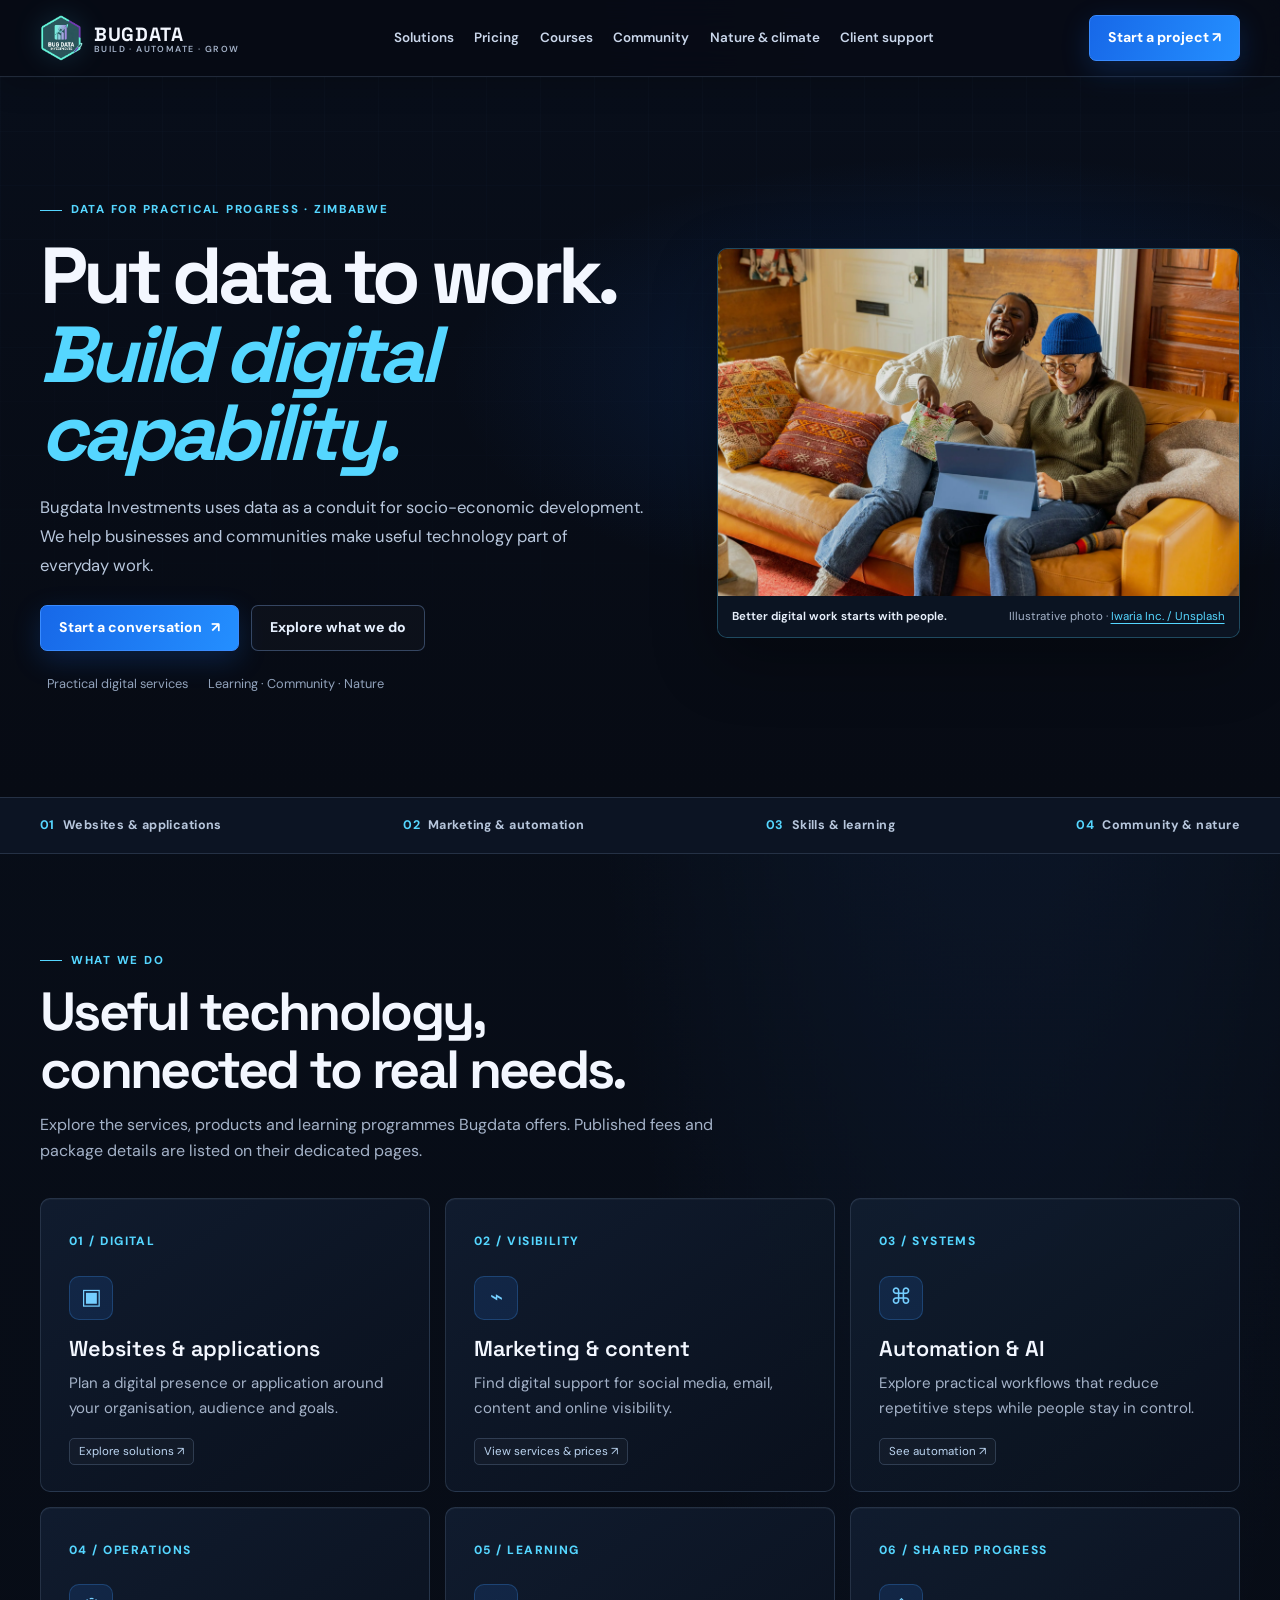
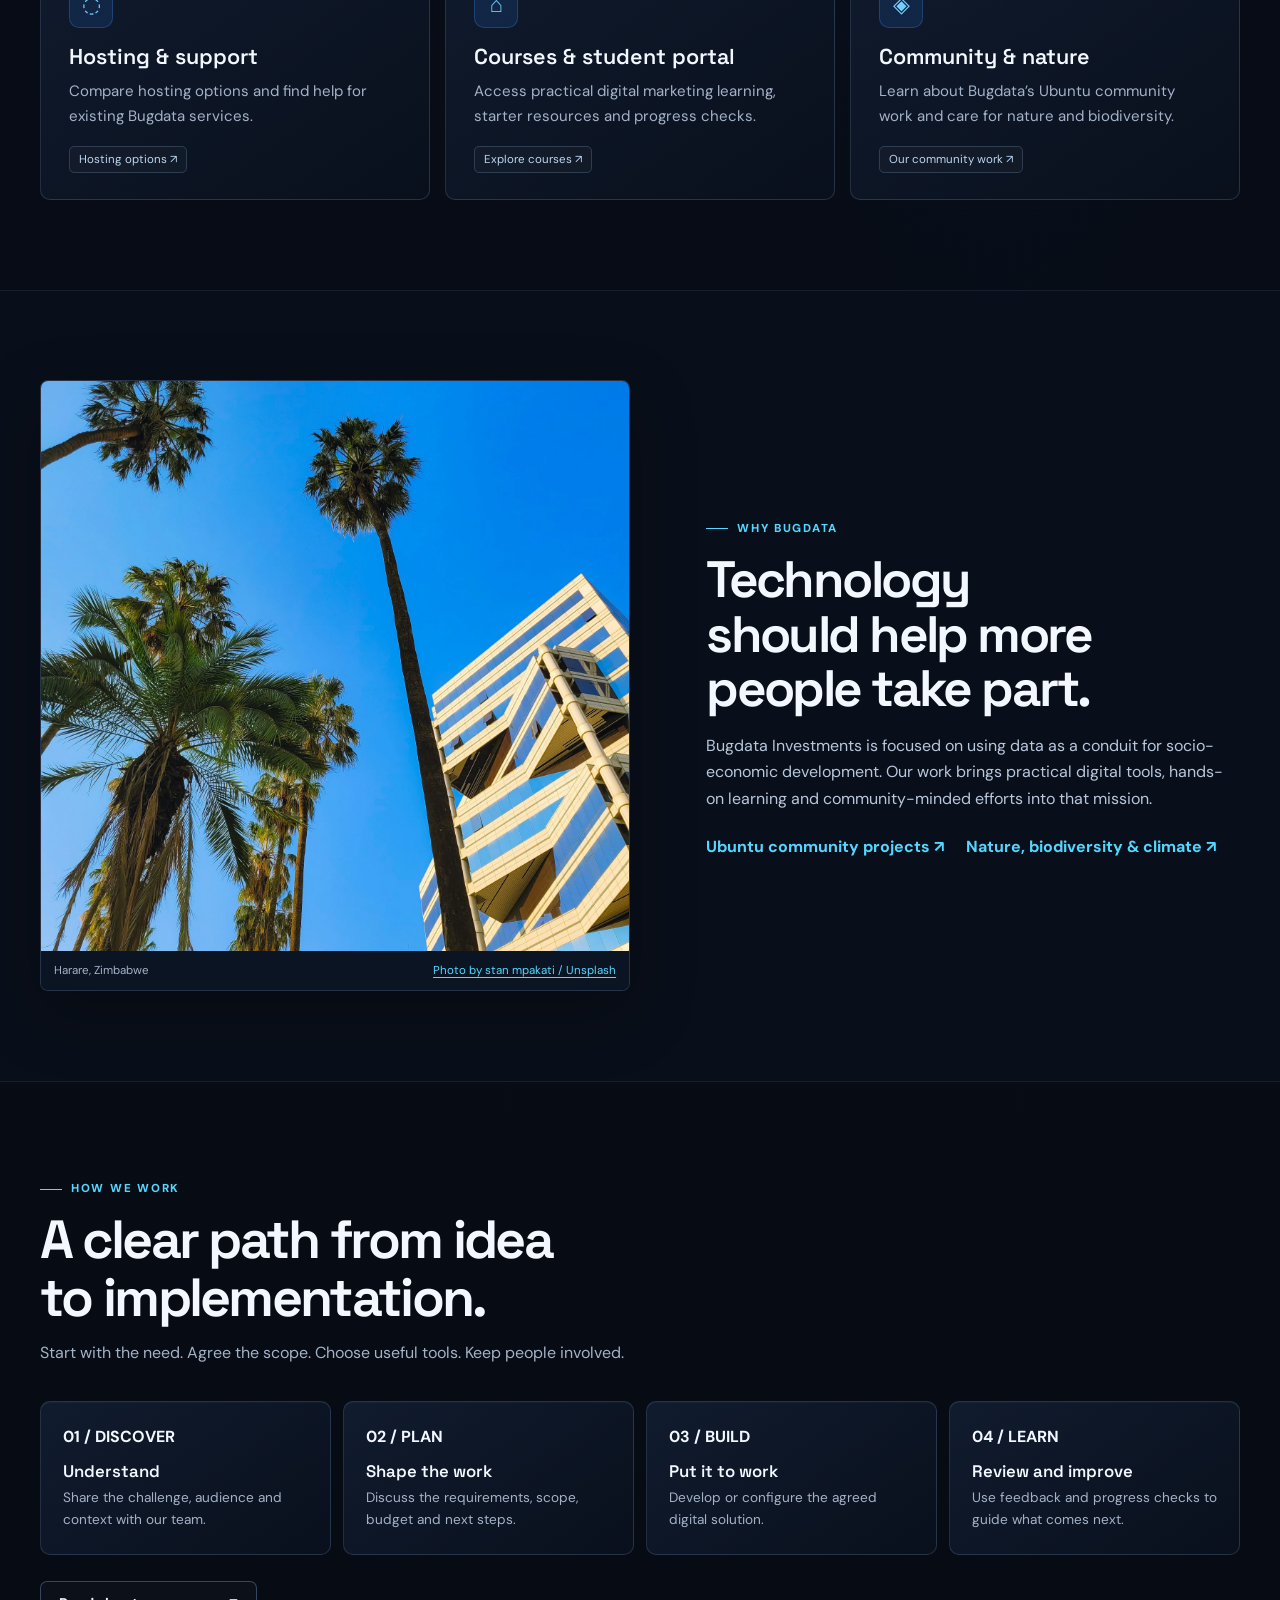
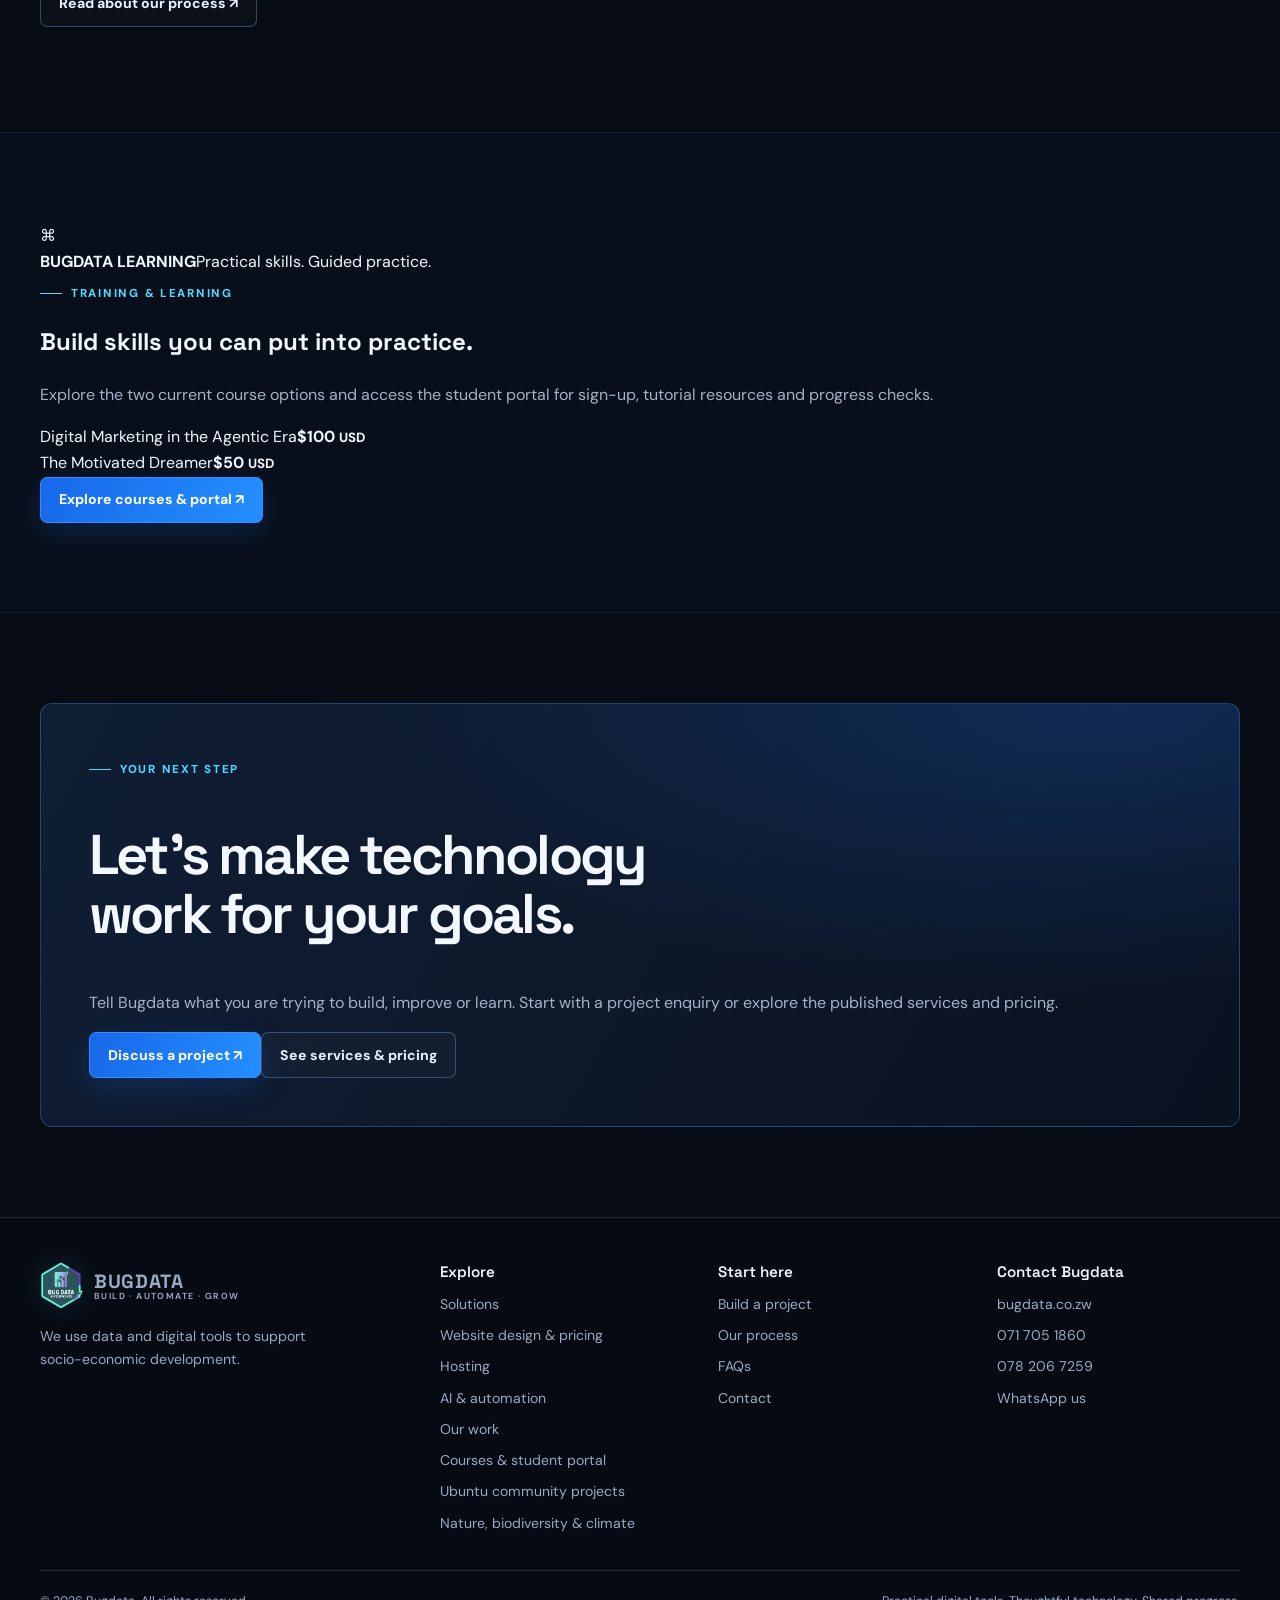
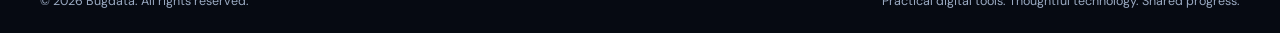
==== index.html @ 20a59068 "Adapt Bugdata site to supplied concept" ====
<!doctype html>
<html lang="en">
<head>
<meta charset="utf-8"><meta name="viewport" content="width=device-width, initial-scale=1">
<meta name="theme-color" content="#070b14"><meta name="description" content="Bugdata helps businesses and organisations put digital tools to work through websites, applications, digital marketing, automation and practical learning.">
<title>Bugdata Investments | Digital tools for business and community</title>
<meta property="og:title" content="Bugdata Investments | Digital tools for business and community">
<meta property="og:description" content="Bugdata helps businesses and organisations put digital tools to work through websites, applications, digital marketing, automation and practical learning.">
<meta property="og:type" content="website">
<meta name="twitter:card" content="summary">
<link rel="icon" type="image/png" href="assets/bugdata-logo.png">
<link rel="apple-touch-icon" href="assets/bugdata-logo.png">
<link rel="preconnect" href="https://fonts.googleapis.com"><link rel="preconnect" href="https://fonts.gstatic.com" crossorigin>
<link href="https://fonts.googleapis.com/css2?family=DM+Sans:wght@400;500;600;700;800&family=Space+Grotesk:wght@400;500;600;700&display=swap" rel="stylesheet">
<style>
:root{--bg:#102a2f;--panel:#17393e;--panel2:#1e464a;--text:#f5fbf8;--muted:#b1c8c4;--line:rgba(183,235,221,.16);--accent:#61e3cf;--accent2:#8d4fae;--green:#87e0bc;--max:1200px;--radius:22px;--shadow:0 24px 80px rgba(0,0,0,.28)}
*{box-sizing:border-box}html{scroll-behavior:smooth;scroll-padding-top:90px}body{margin:0;background:radial-gradient(ellipse at 80% -10%,rgba(97,227,207,.13),transparent 35%),radial-gradient(ellipse at 0% 35%,rgba(141,79,174,.08),transparent 32%),var(--bg);color:var(--text);font-family:'DM Sans',sans-serif;line-height:1.6}a{color:inherit;text-decoration:none}button,input,textarea,select{font:inherit}.wrap{width:min(var(--max),calc(100% - 40px));margin:auto}.eyebrow{display:inline-flex;align-items:center;gap:9px;color:var(--accent);font-size:.75rem;font-weight:800;letter-spacing:.15em;text-transform:uppercase}.eyebrow:before{content:'';width:22px;height:1px;background:currentColor}.section{padding:105px 0}.section-head{max-width:720px;margin-bottom:42px}.section-head h2{font:600 clamp(2.1rem,4vw,3.5rem)/1.08 'Space Grotesk';letter-spacing:-.055em;margin:15px 0}.section-head p{color:var(--muted);font-size:1.05rem}.gradient{background:linear-gradient(100deg,#f6fbff 5%,#77e7d5 48%,#b18ad0 95%);-webkit-background-clip:text;background-clip:text;color:transparent}.btn{display:inline-flex;justify-content:center;align-items:center;gap:10px;padding:14px 20px;border-radius:12px;font-weight:800;border:1px solid transparent;transition:.2s;cursor:pointer}.btn:hover{transform:translateY(-2px)}.btn-primary{background:var(--accent);color:#102a2f;box-shadow:0 10px 35px rgba(97,227,207,.18)}.btn-ghost{border-color:var(--line);background:rgba(255,255,255,.025);color:var(--text)}.btn-small{padding:10px 14px;font-size:.9rem}.nav{position:sticky;top:0;z-index:50;background:rgba(16,42,47,.86);backdrop-filter:blur(18px);border-bottom:1px solid var(--line)}.nav-inner{height:78px;display:flex;align-items:center;justify-content:space-between;gap:24px}.brand{display:flex;align-items:center;gap:11px;font:700 1.35rem 'Space Grotesk';letter-spacing:-.06em}.brand-logo{display:block;width:48px;height:52px;object-fit:contain;flex:0 0 auto;filter:drop-shadow(0 5px 12px rgba(0,0,0,.22))}.brand small{display:block;font:600 .55rem 'DM Sans';letter-spacing:.2em;color:var(--muted);margin-top:-4px}.nav-links{display:flex;align-items:center;gap:25px;color:#d3e3df;font-size:.9rem}.nav-links a:hover{color:var(--accent)}.menu-btn{display:none;background:none;border:1px solid var(--line);color:white;border-radius:10px;padding:8px 11px}.hero{padding:92px 0 78px;position:relative;overflow:hidden}.hero-grid{display:grid;grid-template-columns:.9fr 1.1fr;gap:42px;align-items:center}.hero h1{font:600 clamp(3.2rem,7vw,6.3rem)/.98 'Space Grotesk';letter-spacing:-.075em;margin:22px 0}.hero-copy{font-size:1.13rem;color:#c1d5d0;max-width:590px}.hero-actions{display:flex;gap:12px;flex-wrap:wrap;margin:30px 0 24px}.micro-proof{display:flex;gap:18px;flex-wrap:wrap;color:#b1c8c4;font-size:.82rem}.micro-proof span{display:flex;align-items:center;gap:7px}.dot{width:7px;height:7px;border-radius:50%;background:var(--green);box-shadow:0 0 14px var(--green)}.visual{min-height:480px;position:relative;display:grid;place-items:center}.orbit{position:absolute;width:410px;height:410px;border:1px solid rgba(97,227,207,.16);border-radius:50%;box-shadow:0 0 100px rgba(97,227,207,.06),inset 0 0 90px rgba(97,227,207,.04)}.orbit:before,.orbit:after{content:'';position:absolute;inset:35px;border:1px dashed rgba(141,79,174,.22);border-radius:50%}.orbit:after{inset:82px;border-style:solid;border-color:rgba(97,227,207,.12)}.core{width:225px;height:225px;border-radius:34px;background:linear-gradient(145deg,#28565b,#122a30 65%);border:1px solid rgba(97,227,207,.3);box-shadow:0 25px 90px rgba(0,0,0,.5),0 0 65px rgba(97,227,207,.13);display:flex;flex-direction:column;align-items:center;justify-content:center;position:relative;z-index:2}.hero-logo{width:min(145px,72%);height:auto;max-height:160px;object-fit:contain;filter:drop-shadow(0 12px 22px rgba(0,0,0,.22))}.float-card{position:absolute;z-index:3;padding:13px 15px;border:1px solid var(--line);background:rgba(23,57,62,.92);backdrop-filter:blur(12px);border-radius:15px;box-shadow:var(--shadow);font-size:.82rem}.float-card b{display:block;font-size:.9rem}.float-card small{color:var(--muted)}.float-one{top:40px;left:0}.float-two{right:-4px;top:110px}.float-three{bottom:42px;left:12px}.float-four{bottom:12px;right:5px}.mini-icon{display:inline-grid;place-items:center;width:28px;height:28px;border-radius:9px;background:rgba(97,227,207,.12);color:var(--accent);margin-right:8px}.ticker{border-block:1px solid var(--line);background:rgba(255,255,255,.018)}.ticker-inner{display:flex;justify-content:space-between;gap:20px;flex-wrap:wrap;padding:20px 0;color:#b1c8c4;font-size:.83rem;font-weight:700;letter-spacing:.06em}.ticker span{display:flex;align-items:center;gap:9px}.ticker i{color:var(--accent);font-style:normal}.service-grid{display:grid;grid-template-columns:repeat(3,1fr);gap:15px}.service-card,.panel-card{border:1px solid var(--line);background:linear-gradient(145deg,rgba(40,86,91,.86),rgba(18,42,48,.9));border-radius:var(--radius);padding:25px;transition:.25s;position:relative;overflow:hidden}.service-card:hover{transform:translateY(-5px);border-color:rgba(97,227,207,.45);box-shadow:var(--shadow)}.service-card .num{color:var(--accent);font-size:.75rem;font-weight:800;letter-spacing:.12em}.service-icon{width:48px;height:48px;border-radius:14px;display:grid;place-items:center;background:rgba(97,227,207,.1);color:var(--accent);font-size:1.35rem;margin:22px 0 15px}.service-card h3{font:600 1.35rem 'Space Grotesk';margin:0 0 9px}.service-card p{color:var(--muted);font-size:.94rem;margin:0 0 16px}.tags{display:flex;gap:7px;flex-wrap:wrap}.tag{font-size:.72rem;color:#d2e4de;padding:5px 9px;border:1px solid var(--line);border-radius:30px}.service-card a{display:inline-flex;margin-top:19px;color:var(--accent);font-weight:800;font-size:.87rem}.hosting{background:linear-gradient(135deg,rgba(36,81,86,.65),rgba(18,42,48,.8));border-block:1px solid var(--line)}.hosting-grid{display:grid;grid-template-columns:1fr 1fr;gap:18px}.hosting-card{border:1px solid var(--line);border-radius:25px;padding:32px;background:rgba(16,42,47,.75);position:relative}.hosting-card.featured{border-color:rgba(97,227,207,.5);background:linear-gradient(145deg,rgba(42,85,91,.42),rgba(18,42,48,.92));box-shadow:0 20px 70px rgba(97,227,207,.07)}.hosting-card h3{font:600 1.65rem 'Space Grotesk';margin:13px 0 5px}.hosting-card .price{font:700 2.7rem 'Space Grotesk';letter-spacing:-.06em;margin:15px 0}.hosting-card p{color:var(--muted)}.checklist{padding:0;list-style:none;margin:22px 0}.checklist li{padding:8px 0;color:#e4efea;font-size:.93rem}.checklist li:before{content:'✓';color:var(--green);font-weight:900;margin-right:10px}.note{font-size:.78rem!important;color:#a0bab5!important}.pill{display:inline-flex;padding:6px 10px;border-radius:30px;background:rgba(97,227,207,.1);color:var(--accent);font-size:.72rem;font-weight:800;letter-spacing:.08em;text-transform:uppercase}.split{display:grid;grid-template-columns:.9fr 1.1fr;gap:55px;align-items:center}.feature-stack{display:grid;gap:12px}.feature-row{display:flex;gap:15px;padding:18px;border:1px solid var(--line);border-radius:16px;background:rgba(255,255,255,.025)}.feature-row .service-icon{flex:0 0 44px;width:44px;height:44px;margin:0}.feature-row h4{margin:0 0 3px;font:600 1.03rem 'Space Grotesk'}.feature-row p{margin:0;color:var(--muted);font-size:.86rem}.demo-window{border:1px solid rgba(97,227,207,.25);background:#16383e;border-radius:23px;padding:20px;box-shadow:var(--shadow);min-height:350px}.window-top{display:flex;gap:6px;border-bottom:1px solid var(--line);padding-bottom:15px}.window-top i{width:8px;height:8px;border-radius:50%;background:#56817d}.chat{padding:24px 5px;display:grid;gap:13px}.bubble{padding:13px 15px;border-radius:15px;max-width:85%;font-size:.88rem}.bubble.bot{background:#245056;color:#f2f8f4;border:1px solid rgba(97,227,207,.14)}.bubble.user{justify-self:end;background:var(--accent);color:#102a2f}.demo-input{display:flex;gap:8px;margin-top:12px}.demo-input input{min-width:0;flex:1;background:#102a2f;border:1px solid var(--line);border-radius:10px;padding:12px;color:white}.demo-input button{border:0;background:var(--accent);border-radius:10px;padding:0 15px;font-weight:900;color:#102a2f;cursor:pointer}.steps{display:grid;grid-template-columns:repeat(4,1fr);gap:12px}.step{padding:22px;border:1px solid var(--line);border-radius:18px;background:rgba(255,255,255,.02)}.step b{font:700 2rem 'Space Grotesk';color:var(--accent)}.step h3{font:600 1.05rem 'Space Grotesk';margin:10px 0 5px}.step p{font-size:.85rem;color:var(--muted);margin:0}.portfolio-grid{display:grid;grid-template-columns:repeat(2,1fr);gap:16px}.project{min-height:250px;padding:25px;border-radius:22px;border:1px solid var(--line);background:linear-gradient(135deg,#28565b,#122a30);position:relative;overflow:hidden;display:flex;flex-direction:column;justify-content:flex-end}.project:before{content:'';position:absolute;width:240px;height:240px;border-radius:50%;right:-55px;top:-70px;border:1px solid rgba(97,227,207,.28);box-shadow:0 0 0 30px rgba(97,227,207,.035),0 0 0 65px rgba(141,79,174,.035)}.project .project-label{color:var(--accent);font-size:.73rem;font-weight:800;letter-spacing:.12em;text-transform:uppercase;position:relative}.project h3{font:600 1.7rem 'Space Grotesk';margin:8px 0 3px;position:relative}.project p{color:#c1d5d0;margin:0;max-width:440px;font-size:.9rem;position:relative}.project a{position:relative;margin-top:15px;color:var(--accent);font-weight:800;font-size:.86rem}.project.wide{grid-column:span 2;min-height:220px}.config{display:grid;grid-template-columns:1fr .8fr;gap:22px}.config-box,.summary-box{border:1px solid var(--line);border-radius:22px;background:rgba(23,57,62,.8);padding:26px}.config-box h3,.summary-box h3{font:600 1.35rem 'Space Grotesk';margin:0 0 18px}.choice-grid{display:grid;grid-template-columns:repeat(2,1fr);gap:10px}.choice{position:relative}.choice input{position:absolute;opacity:0}.choice label{display:block;padding:14px;border:1px solid var(--line);border-radius:13px;color:#d6e8e2;cursor:pointer;transition:.2s;font-size:.9rem}.choice input:checked+label{border-color:var(--accent);background:rgba(97,227,207,.1);color:white}.field{display:grid;gap:7px;margin-top:15px}.field label{font-size:.82rem;color:#d2e4de;font-weight:700}.field input,.field textarea,.field select{width:100%;background:#102a2f;border:1px solid var(--line);border-radius:11px;padding:13px;color:white;outline:none}.field textarea{min-height:90px;resize:vertical}.summary-box{background:linear-gradient(145deg,rgba(30,70,74,.8),rgba(18,42,48,.95))}.summary-line{display:flex;justify-content:space-between;gap:15px;padding:12px 0;border-bottom:1px solid var(--line);font-size:.9rem}.summary-line span{color:var(--muted)}.summary-box .btn{width:100%;margin-top:20px}.faq{max-width:850px}.faq details{border-bottom:1px solid var(--line);padding:19px 0}.faq summary{cursor:pointer;list-style:none;font:600 1.08rem 'Space Grotesk';display:flex;justify-content:space-between;gap:15px}.faq summary:after{content:'+';color:var(--accent);font-size:1.4rem}.faq details[open] summary:after{content:'−'}.faq details p{color:var(--muted);max-width:760px}.cta{padding:75px 0}.cta-box{border:1px solid rgba(97,227,207,.28);border-radius:28px;padding:55px;background:radial-gradient(ellipse at 90% 0%,rgba(97,227,207,.16),transparent 45%),linear-gradient(135deg,#102a3b,#0b1926);text-align:center}.cta-box h2{font:600 clamp(2.2rem,5vw,4rem)/1.05 'Space Grotesk';letter-spacing:-.06em;margin:15px auto;max-width:780px}.cta-box p{color:var(--muted);max-width:620px;margin:0 auto 25px}.footer{border-top:1px solid var(--line);padding:45px 0 25px}.footer-grid{display:grid;grid-template-columns:1.5fr 1fr 1fr 1fr;gap:35px}.footer p,.footer a{color:var(--muted);font-size:.88rem}.footer h4{font:600 .95rem 'Space Grotesk';margin:0 0 12px}.footer-links{display:grid;gap:8px}.copyright{border-top:1px solid var(--line);margin-top:35px;padding-top:20px;color:#8aa6a1;font-size:.78rem;display:flex;justify-content:space-between;gap:15px;flex-wrap:wrap}.toast{position:fixed;bottom:20px;left:50%;transform:translate(-50%,20px);opacity:0;pointer-events:none;background:#dffaf3;color:#102a2f;padding:12px 18px;border-radius:12px;font-weight:700;z-index:100;transition:.25s}.toast.show{opacity:1;transform:translate(-50%,0)}
@media(max-width:900px){.nav-links{display:none;position:absolute;top:78px;left:0;right:0;padding:20px;background:#122a30;border-bottom:1px solid var(--line);flex-direction:column;align-items:stretch}.nav-links.open{display:flex}.menu-btn{display:block}.nav-cta{display:none}.hero-grid,.split,.config{grid-template-columns:1fr}.visual{min-height:410px;max-width:560px;width:100%;margin:auto}.service-grid{grid-template-columns:repeat(2,1fr)}.steps{grid-template-columns:repeat(2,1fr)}.footer-grid{grid-template-columns:repeat(2,1fr)}}
@media(max-width:600px){.wrap{width:min(100% - 30px,var(--max))}.section{padding:75px 0}.hero{padding:65px 0 55px}.hero h1{font-size:clamp(3rem,15vw,4.5rem)}.hero-copy{font-size:1rem}.visual{min-height:340px;transform:scale(.88);margin:-10px auto}.orbit{width:330px;height:330px}.core{width:180px;height:180px}.float-one{left:-4px;top:10px}.float-two{right:-10px;top:65px}.float-three{left:-8px;bottom:15px}.float-four{right:-10px;bottom:0}.service-grid,.hosting-grid,.portfolio-grid,.choice-grid{grid-template-columns:1fr}.project.wide{grid-column:auto}.steps{grid-template-columns:1fr 1fr}.hosting-card{padding:24px}.config-box,.summary-box{padding:20px}.cta-box{padding:38px 22px}.footer-grid{grid-template-columns:1fr 1fr;gap:25px}.ticker-inner{justify-content:flex-start}.ticker span{min-width:42%}}
a:focus-visible,button:focus-visible,input:focus-visible,textarea:focus-visible,summary:focus-visible{outline:3px solid var(--accent);outline-offset:3px}.skip-link{position:absolute;top:-100px;left:15px;z-index:100;padding:12px 16px;background:var(--accent);color:#102a2f;border-radius:10px;font-weight:800}.skip-link:focus{top:15px}
@media(prefers-reduced-motion:reduce){*,*:before,*:after{scroll-behavior:auto!important;transition:none!important}}
/* Homepage hero image alignment: preserve the supplied landscape composition on desktop and mobile. */
.visual{min-height:0;display:block;place-items:unset;width:100%;margin:0 auto;overflow:hidden;border:1px solid rgba(97,227,207,.24);border-radius:22px;background:#102a2f;box-shadow:var(--shadow)}
.home-hero-image{display:block;width:100%;height:auto;aspect-ratio:1672/941;object-fit:cover;object-position:center}
.visual figcaption{padding:10px 14px;color:#c1d5d0;background:rgba(16,42,47,.88);font-size:.78rem}
@media(max-width:900px){.visual{max-width:720px;width:100%;margin:0 auto}}
@media(max-width:600px){.visual{min-height:0;transform:none;margin:0 auto;border-radius:16px}.home-hero-image{aspect-ratio:16/9}.visual figcaption{padding:9px 11px;font-size:.72rem}}
/* Glassmorphism + motion: restrained surfaces, readable contrast, and reduced-motion support. */
@keyframes bd-rise-in{from{opacity:0;transform:translateY(16px)}to{opacity:1;transform:translateY(0)}}
@keyframes bd-fade-in{from{opacity:0;transform:translateY(8px) scale(.99)}to{opacity:1;transform:translateY(0) scale(1)}}
.nav{background:rgba(16,42,47,.68);border-bottom-color:rgba(183,235,221,.22);box-shadow:0 12px 36px rgba(4,18,20,.14);backdrop-filter:blur(22px) saturate(145%);-webkit-backdrop-filter:blur(22px) saturate(145%)}
.service-card,.hosting-card,.feature-row,.step,.project,.config-box,.summary-box{background-color:rgba(23,57,62,.52);backdrop-filter:blur(16px) saturate(128%);-webkit-backdrop-filter:blur(16px) saturate(128%);border-color:rgba(183,235,221,.2);box-shadow:inset 0 1px 0 rgba(255,255,255,.055)}
.service-card{background:linear-gradient(145deg,rgba(40,86,91,.5),rgba(18,42,48,.66))}
.hosting-card.featured,.summary-box{background:linear-gradient(145deg,rgba(42,85,91,.48),rgba(18,42,48,.72))}
.feature-row:hover,.step:hover,.project:hover,.hosting-card:hover,.config-box:hover,.summary-box:hover{transform:translateY(-4px);border-color:rgba(97,227,207,.4);box-shadow:0 18px 44px rgba(3,20,22,.22),inset 0 1px 0 rgba(255,255,255,.08)}
.feature-row,.step,.project,.hosting-card,.config-box,.summary-box{transition:transform .28s ease,border-color .28s ease,box-shadow .28s ease}
.visual{border-color:rgba(97,227,207,.36);box-shadow:0 26px 72px rgba(0,0,0,.28),0 0 0 1px rgba(255,255,255,.035),inset 0 1px 0 rgba(255,255,255,.16)}
.visual figcaption{background:rgba(16,42,47,.7);backdrop-filter:blur(14px);-webkit-backdrop-filter:blur(14px)}
@media(prefers-reduced-motion:no-preference){.hero-grid>div:first-child{animation:bd-rise-in .72s cubic-bezier(.2,.7,.25,1) both}.hero-grid>.visual{animation:bd-fade-in .82s .1s cubic-bezier(.2,.7,.25,1) both}}
@media(prefers-reduced-motion:reduce){*,*:before,*:after{animation:none!important;scroll-behavior:auto!important;transition:none!important}}
/* Editorial rhythm inspired by the reviewed references: brighter content stages, focused glass, stronger image balance. */
.light-section{background:radial-gradient(ellipse at 96% 0%,rgba(97,227,207,.11),transparent 34%),#edf4f1;color:#173b3e}
.light-section .section-head h2{color:#173b3e}
.light-section .section-head p{color:#526d69}
.light-section .gradient{background-image:linear-gradient(100deg,#168d82 8%,#477d8a 54%,#80509d 100%)}
.light-section .service-card,.light-section .step{background:rgba(255,255,255,.78);border-color:rgba(23,59,62,.12);backdrop-filter:blur(16px) saturate(125%);-webkit-backdrop-filter:blur(16px) saturate(125%);box-shadow:0 14px 36px rgba(19,54,55,.07),inset 0 1px 0 rgba(255,255,255,.8)}
.light-section .service-card h3,.light-section .step h3{color:#173b3e}
.light-section .service-card p,.light-section .step p{color:#536c68}
.light-section .service-card .num,.light-section .step b{color:#168d82}
.light-section .tag{color:#3b5d5a;border-color:rgba(23,59,62,.18);background:rgba(255,255,255,.45)}
.light-section .service-card a{color:#087f77}
.light-section .service-card:hover,.light-section .step:hover{border-color:rgba(22,141,130,.38);box-shadow:0 22px 46px rgba(19,54,55,.13),inset 0 1px 0 rgba(255,255,255,.9)}
.light-section .project{background:linear-gradient(135deg,#28565b,#122a30);border-color:rgba(23,59,62,.16);color:#f5fbf8}
.light-section .project h3{color:#f5fbf8}
.light-section .project p{color:#c1d5d0}
@media(max-width:900px){.hero-grid{gap:30px}}
@media(max-width:600px){.hero-grid{gap:28px}}
@media(prefers-reduced-motion:reduce){*,*:before,*:after{animation:none!important;scroll-behavior:auto!important;transition:none!important}}
</style>
<style>.hero-copy-grid{display:block;max-width:920px}.home-links{padding-top:46px}.compact-links{grid-template-columns:repeat(3,minmax(0,1fr))}.compact-links .service-card{display:block;text-decoration:none}.compact-links .service-card b{display:inline-block;margin-top:16px;color:#108c80}.home-contact{display:flex;align-items:center;gap:20px;flex-wrap:wrap;margin-top:26px}.skip-link{position:absolute;left:-9999px;top:auto}.skip-link:focus{left:12px;top:12px;z-index:1000;background:#fff;color:#123;padding:10px}@media(max-width:760px){.compact-links{grid-template-columns:1fr 1fr}}@media(max-width:520px){.compact-links{grid-template-columns:1fr}}</style>

<style>
/* Lightweight hero video: poster-first, layered for readable copy, and motion-safe. */
.hero{min-height:min(720px,calc(100vh - 78px));display:flex;align-items:center;background:#102a2f url('assets/video/bugdata-hero-poster.jpg') center/cover no-repeat;isolation:isolate}
.hero-video{position:absolute;inset:0;width:100%;height:100%;object-fit:cover;z-index:-2;pointer-events:none}
.hero-video-overlay{position:absolute;inset:0;z-index:-1;background:linear-gradient(90deg,rgba(7,28,31,.94) 0%,rgba(10,36,39,.78) 42%,rgba(10,36,39,.35) 100%),linear-gradient(0deg,rgba(7,28,31,.72),transparent 42%,rgba(7,28,31,.25))}
.hero-content{max-width:720px}
.hero .hero-copy{color:#d4e5e1}
@media(max-width:900px){.hero{min-height:calc(100vh - 78px);background-position:center}.hero-video-overlay{background:linear-gradient(90deg,rgba(7,28,31,.9),rgba(10,36,39,.56)),linear-gradient(0deg,rgba(7,28,31,.76),transparent 48%)}}
@media(max-width:600px){.hero{min-height:calc(100svh - 78px);padding:55px 0 50px}.hero-video-overlay{background:linear-gradient(90deg,rgba(7,28,31,.9),rgba(10,36,39,.62)),linear-gradient(0deg,rgba(7,28,31,.82),transparent 50%)}}
@media(prefers-reduced-motion:reduce){.hero-video{display:none}}
</style>

<style>
/* Shared brand environment: the supplied business image sits behind every page. */
body{background-image:linear-gradient(rgba(7,25,35,.84),rgba(7,25,35,.9)),url('assets/background/bugdata-robot-background.webp');background-position:center top;background-size:cover;background-attachment:fixed;background-repeat:no-repeat}
@media(max-width:700px){body{background-attachment:scroll;background-position:center top}}
</style>


<link rel="canonical" href="https://bugdata.co.zw/">
<meta property="og:url" content="https://bugdata.co.zw/">
<meta property="og:site_name" content="Bugdata Investments">
<meta property="og:image" content="https://bugdata.co.zw/assets/bugdata-logo.png">
<meta name="twitter:title" content="Bugdata Investments | Digital tools for business and community">
<meta name="twitter:description" content="Bugdata helps businesses and organisations put digital tools to work through websites, applications, digital marketing, automation and practical learning.">
<meta name="twitter:image" content="https://bugdata.co.zw/assets/bugdata-logo.png">
  <link rel="stylesheet" href="assets/ux-refinements.css">
  <link rel="stylesheet" href="assets/cosmic-interface.css">
</head>
<body>
<a class="skip-link" href="#main">Skip to content</a>
<header class="nav"><div class="wrap nav-inner"><a class="brand" href="index.html" aria-label="Bugdata home"><img class="brand-logo" src="assets/bugdata-logo.png" alt="Bugdata Investments logo" width="48" height="52"><span>BUGDATA<small>BUILD · AUTOMATE · GROW</small></span></a><nav class="nav-links" id="navLinks" aria-label="Main navigation"><a href="solutions.html">Solutions</a><a href="website-design.html">Pricing</a><a href="courses.html">Courses</a><a href="community.html">Community</a><a href="nature.html">Nature &amp; climate</a><a href="support.html">Client support</a></nav><a class="btn btn-primary btn-small nav-cta" href="start-project.html">Start a project ↗</a><button class="menu-btn" id="menuBtn" aria-label="Open navigation" aria-expanded="false" type="button" aria-controls="navLinks">☰</button></div></header>
<main id="main">
  <section class="hero" id="home">
    <div class="wrap hero-grid">
      <div class="hero-content">
        <span class="eyebrow">Data for practical progress · Zimbabwe</span>
        <h1>Put data to work.<br><em>Build digital capability.</em></h1>
        <p class="hero-copy">Bugdata Investments uses data as a conduit for socio-economic development. We help businesses and communities make useful technology part of everyday work.</p>
        <div class="hero-actions">
          <a class="btn btn-primary" href="start-project.html#builder">Start a conversation <span aria-hidden="true">↗</span></a>
          <a class="btn btn-ghost" href="solutions.html">Explore what we do</a>
        </div>
        <div class="micro-proof"><span><i class="signal" aria-hidden="true"></i>Practical digital services</span><span>Learning · Community · Nature</span></div>
      </div>
      <figure class="visual hero-image-frame">
        <img class="home-hero-image" src="assets/images/people-learning-iwaria-inc.webp" alt="Two people smiling as they share a tablet on a couch" width="2200" height="1467" fetchpriority="high" decoding="async">
        <figcaption><span>Better digital work starts with people.</span><span>Illustrative photo · <a href="https://unsplash.com/photos/M7ALc3UuX_g" target="_blank" rel="noopener noreferrer">Iwaria Inc. / Unsplash</a></span></figcaption>
      </figure>
    </div>
  </section>

  <div class="ticker" aria-label="Bugdata focus areas">
    <div class="wrap ticker-inner"><span><i>01</i> Websites &amp; applications</span><span><i>02</i> Marketing &amp; automation</span><span><i>03</i> Skills &amp; learning</span><span><i>04</i> Community &amp; nature</span></div>
  </div>

  <section class="section" id="services">
    <div class="wrap">
      <div class="section-head"><span class="eyebrow">What we do</span><h2>Useful technology, connected to real needs.</h2><p>Explore the services, products and learning programmes Bugdata offers. Published fees and package details are listed on their dedicated pages.</p></div>
      <div class="service-grid">
        <a class="service-card" href="solutions.html"><span class="num">01 / DIGITAL</span><div class="service-icon" aria-hidden="true">▣</div><h3>Websites &amp; applications</h3><p>Plan a digital presence or application around your organisation, audience and goals.</p><span class="tag">Explore solutions ↗</span></a>
        <a class="service-card" href="website-design.html#services"><span class="num">02 / VISIBILITY</span><div class="service-icon" aria-hidden="true">⌁</div><h3>Marketing &amp; content</h3><p>Find digital support for social media, email, content and online visibility.</p><span class="tag">View services &amp; prices ↗</span></a>
        <a class="service-card" href="ai-automation.html"><span class="num">03 / SYSTEMS</span><div class="service-icon" aria-hidden="true">⌘</div><h3>Automation &amp; AI</h3><p>Explore practical workflows that reduce repetitive steps while people stay in control.</p><span class="tag">See automation ↗</span></a>
        <a class="service-card" href="hosting.html"><span class="num">04 / OPERATIONS</span><div class="service-icon" aria-hidden="true">◌</div><h3>Hosting &amp; support</h3><p>Compare hosting options and find help for existing Bugdata services.</p><span class="tag">Hosting options ↗</span></a>
        <a class="service-card" href="courses.html"><span class="num">05 / LEARNING</span><div class="service-icon" aria-hidden="true">⌂</div><h3>Courses &amp; student portal</h3><p>Access practical digital marketing learning, starter resources and progress checks.</p><span class="tag">Explore courses ↗</span></a>
        <a class="service-card" href="community.html"><span class="num">06 / SHARED PROGRESS</span><div class="service-icon" aria-hidden="true">◈</div><h3>Community &amp; nature</h3><p>Learn about Bugdata’s Ubuntu community work and care for nature and biodiversity.</p><span class="tag">Our community work ↗</span></a>
      </div>
    </div>
  </section>

  <section class="section alt" id="about">
    <div class="wrap origin-grid">
      <figure class="origin-image"><img src="assets/images/harare-architecture-stan-mpakati.webp" alt="Palm trees and a modern building rising into a bright blue Harare sky" width="1650" height="2200" loading="lazy" decoding="async"><figcaption class="image-credit"><span>Harare, Zimbabwe</span><span><a href="https://unsplash.com/photos/51veJOrfB94" target="_blank" rel="noopener noreferrer">Photo by stan mpakati / Unsplash</a></span></figcaption></figure>
      <div class="origin-copy"><span class="eyebrow">Why Bugdata</span><h2>Technology should help more people take part.</h2><p>Bugdata Investments is focused on using data as a conduit for socio-economic development. Our work brings practical digital tools, hands-on learning and community-minded efforts into that mission.</p><div class="origin-links"><a href="community.html">Ubuntu community projects ↗</a><a href="nature.html">Nature, biodiversity &amp; climate ↗</a></div></div>
    </div>
  </section>

  <section class="section" id="approach">
    <div class="wrap">
      <div class="section-head"><span class="eyebrow">How we work</span><h2>A clear path from idea to implementation.</h2><p>Start with the need. Agree the scope. Choose useful tools. Keep people involved.</p></div>
      <div class="steps">
        <article class="step"><strong>01 / DISCOVER</strong><h3>Understand</h3><p>Share the challenge, audience and context with our team.</p></article>
        <article class="step"><strong>02 / PLAN</strong><h3>Shape the work</h3><p>Discuss the requirements, scope, budget and next steps.</p></article>
        <article class="step"><strong>03 / BUILD</strong><h3>Put it to work</h3><p>Develop or configure the agreed digital solution.</p></article>
        <article class="step"><strong>04 / LEARN</strong><h3>Review and improve</h3><p>Use feedback and progress checks to guide what comes next.</p></article>
      </div>
      <p class="home-contact"><a class="btn btn-ghost" href="process.html">Read about our process ↗</a></p>
    </div>
  </section>

  <section class="section alt" id="training">
    <div class="wrap training-grid">
      <div class="training-art" role="img" aria-label="Abstract digital learning illustration"><div><div class="big" aria-hidden="true">⌘</div><b>BUGDATA LEARNING</b><span class="muted">Practical skills. Guided practice.</span></div></div>
      <div><span class="eyebrow">Training &amp; learning</span><h2>Build skills you can put into practice.</h2><p class="muted">Explore the two current course options and access the student portal for sign-up, tutorial resources and progress checks.</p><div class="course-fees"><div><span>Digital Marketing in the Agentic Era</span><strong>$100 <small>USD</small></strong></div><div><span>The Motivated Dreamer</span><strong>$50 <small>USD</small></strong></div></div><a class="btn btn-primary" href="courses.html#course-catalog">Explore courses &amp; portal ↗</a></div>
    </div>
  </section>

  <section class="section">
    <div class="wrap"><div class="cta"><div><span class="eyebrow">Your next step</span><h2>Let’s make technology work for your goals.</h2><p class="muted">Tell Bugdata what you are trying to build, improve or learn. Start with a project enquiry or explore the published services and pricing.</p></div><div class="cta-actions"><a class="btn btn-primary" href="start-project.html#builder">Discuss a project ↗</a><a class="btn btn-ghost" href="website-design.html">See services &amp; pricing</a></div></div></div>
  </section>
</main>
<footer class="footer"><div class="wrap"><div class="footer-grid"><div><a class="brand" href="index.html"><img class="brand-logo" src="assets/bugdata-logo.png" alt="Bugdata Investments logo" width="48" height="52"><span>BUGDATA<small>BUILD · AUTOMATE · GROW</small></span></a><p style="max-width:280px;margin-top:16px">We use data and digital tools to support socio-economic development.</p></div><div><h4>Explore</h4><div class="footer-links"><a href="solutions.html">Solutions</a><a href="website-design.html">Website design &amp; pricing</a><a href="hosting.html">Hosting</a><a href="ai-automation.html">AI &amp; automation</a><a href="our-work.html">Our work</a><a href="courses.html">Courses &amp; student portal</a><a href="community.html">Ubuntu community projects</a><a href="nature.html">Nature, biodiversity &amp; climate</a></div></div><div><h4>Start here</h4><div class="footer-links"><a href="start-project.html">Build a project</a><a href="process.html">Our process</a><a href="faq.html">FAQs</a><a href="start-project.html#contact">Contact</a></div></div><div><h4>Contact Bugdata</h4><div class="footer-links"><a href="https://www.bugdata.co.zw/">bugdata.co.zw</a><a href="tel:+263717051860">071 705 1860</a><a href="tel:+263782067259">078 206 7259</a><a href="https://wa.me/263717051860">WhatsApp us</a></div></div></div><div class="copyright"><span>© <span id="year"></span> Bugdata. All rights reserved.</span><span>Practical digital tools. Thoughtful technology. Shared progress.</span></div></div></footer>
<script>
const menuBtn=document.getElementById('menuBtn'),navLinks=document.getElementById('navLinks');
if(menuBtn&&navLinks){menuBtn.addEventListener('click',()=>{const open=navLinks.classList.toggle('open');menuBtn.setAttribute('aria-expanded',String(open));menuBtn.setAttribute('aria-label',open?'Close navigation':'Open navigation')});navLinks.querySelectorAll('a').forEach(a=>a.addEventListener('click',()=>{navLinks.classList.remove('open');menuBtn.setAttribute('aria-expanded','false');menuBtn.setAttribute('aria-label','Open navigation')}))}
const year=document.getElementById('year');if(year)year.textContent=new Date().getFullYear();
const form=document.getElementById('projectForm');if(form){const checks=[...document.querySelectorAll('input[name="service"]')],business=document.getElementById('business');function updateSummary(){const selected=checks.filter(c=>c.checked),count=document.getElementById('selectedCount'),projectName=document.getElementById('projectName');if(count)count.textContent=selected.length;if(projectName)projectName.textContent=business.value.trim()||'Not specified'}checks.forEach(c=>c.addEventListener('change',updateSummary));business.addEventListener('input',updateSummary);document.querySelectorAll('[data-service]').forEach(link=>link.addEventListener('click',()=>{const target=checks.find(c=>c.value===link.dataset.service);if(target){target.checked=true;updateSummary()}}));form.addEventListener('submit',e=>{e.preventDefault();const f=new FormData(form),services=checks.filter(c=>c.checked).map(c=>c.value),message=['Hello Bugdata! I would like to discuss a project.','Name: '+f.get('name'),'Business: '+(f.get('business')||'Not specified'),'Contact: '+f.get('contact'),'Solutions: '+(services.join(', ')||'Not selected'),'Project details: '+(f.get('details')||'Not provided')].join('\n');window.open('https://wa.me/263717051860?text='+encodeURIComponent(message),'_blank','noopener')})}
</script>


  <script src="assets/ux-refinements.js" defer></script>
</body>
</html>
---- assets/ux-refinements.css ----
/* Bugdata interface refinements: clear hierarchy, dependable keyboard access and generous touch targets. */
:root {
  scroll-padding-top: 6.5rem;
  text-rendering: optimizeLegibility;
  -webkit-text-size-adjust: 100%;
}

::selection {
  color: #071923;
  background: #81e5cc;
}

:where(h1, h2, h3, h4) {
  text-wrap: balance;
}

:where(p, li) {
  text-wrap: pretty;
}

:where(a, button, input, select, textarea, summary, [tabindex]):focus-visible {
  outline: 3px solid #81e5cc;
  outline-offset: 4px;
  border-radius: 5px;
}

.nav-links a[aria-current="page"],
.bd-links a[aria-current="page"] {
  color: #81e5cc;
  font-weight: 800;
}

.menu-btn,
.bd-menu {
  min-width: 44px;
  min-height: 44px;
  touch-action: manipulation;
}

.menu-btn:hover,
.bd-menu:hover {
  border-color: rgba(129, 229, 204, .62);
  color: #81e5cc;
}

:target {
  scroll-margin-top: 6.5rem;
}

/* Homepage feature index: numbered editorial cards, clear scan order, and restrained motion. */
.home-links {
  position: relative;
  isolation: isolate;
}

.home-links .section-head {
  max-width: 760px;
  padding-left: clamp(1rem, 2vw, 1.5rem);
  border-left: 2px solid rgba(129, 229, 204, .74);
}

.home-links .section-head h2 {
  letter-spacing: -.045em;
}

.compact-links .service-card {
  position: relative;
  display: flex;
  min-height: 220px;
  flex-direction: column;
  align-items: flex-start;
  overflow: hidden;
  padding: clamp(1.25rem, 2.4vw, 1.75rem);
  border: 1px solid rgba(183, 235, 221, .2);
  border-radius: 22px;
  background: linear-gradient(145deg, rgba(40, 86, 91, .54), rgba(12, 35, 42, .82));
  box-shadow: inset 0 1px 0 rgba(255, 255, 255, .055);
  transition: transform .24s ease, border-color .24s ease, box-shadow .24s ease;
}

.compact-links .service-card::after {
  position: absolute;
  top: -52px;
  right: -48px;
  width: 142px;
  height: 142px;
  border: 1px solid rgba(129, 229, 204, .12);
  border-radius: 50%;
  box-shadow: 0 0 0 18px rgba(129, 229, 204, .025), 0 0 0 38px rgba(129, 229, 204, .018);
  content: "";
  pointer-events: none;
}

.compact-links .service-card .num {
  color: #81e5cc;
  font: 700 .72rem/1.2 'Space Grotesk', sans-serif;
  letter-spacing: .16em;
}

.compact-links .service-card h3 {
  margin: 1.1rem 0 .55rem;
  font: 600 clamp(1.1rem, 1.5vw, 1.3rem)/1.2 'Space Grotesk', sans-serif;
  letter-spacing: -.025em;
  text-wrap: balance;
}

.compact-links .service-card p {
  max-width: 32ch;
  color: #b8ccc7;
  font-size: .9rem;
  line-height: 1.6;
}

.compact-links .service-card b {
  margin-top: auto;
  padding-top: 1.35rem;
  color: #81e5cc;
  font-size: .82rem;
  letter-spacing: .01em;
}

@media (hover: hover) and (pointer: fine) {
  .compact-links .service-card:hover {
    transform: translateY(-4px);
    border-color: rgba(129, 229, 204, .48);
    box-shadow: 0 20px 48px rgba(2, 14, 20, .28), inset 0 1px 0 rgba(255, 255, 255, .08);
  }
}

@media (max-width: 600px) {
  .compact-links .service-card {
    min-height: 195px;
  }
}

.section-head h1 {
  margin: 15px 0;
  font: 600 clamp(2.1rem, 4vw, 3.5rem)/1.08 'Space Grotesk', sans-serif;
  letter-spacing: -.055em;
}

@media (prefers-reduced-motion: reduce) {
  html {
    scroll-behavior: auto !important;
  }

  *,
  *::before,
  *::after {
    animation-duration: .01ms !important;
    animation-iteration-count: 1 !important;
    transition-duration: .01ms !important;
  }

  .compact-links .service-card {
    transition: none;
  }
}

@media (forced-colors: active) {
  :where(a, button, input, select, textarea, summary, [tabindex]):focus-visible {
    outline: 2px solid Highlight;
  }
}
---- assets/cosmic-interface.css ----
/* Bugdata dark-tech system — adapted from the user's supplied one-page concept. */
@import url('https://fonts.googleapis.com/css2?family=DM+Sans:wght@400;500;600;700;800&family=Space+Grotesk:wght@400;500;600;700&display=swap');

:root {
  --ink: #070b14;
  --ink-2: #0b1220;
  --panel: #0d1627;
  --panel-2: #111e32;
  --line: rgba(151, 180, 221, .18);
  --text: #f3f7ff;
  --muted: #a4b2c8;
  --blue: #398bff;
  --cyan: #55d6ff;
  --green: #76e1c1;
  --gold: #e8c878;
  --max: 1200px;
  --shadow: 0 22px 65px rgba(0, 0, 0, .32);
  --bd-bg: var(--ink);
  --bd-bg2: var(--ink-2);
  --bd-panel: var(--panel);
  --bd-panel-2: var(--panel-2);
  --bd-ink: var(--text);
  --bd-muted: var(--muted);
  --bd-line: var(--line);
  --bd-mint: var(--cyan);
  --bd-gold: var(--gold);
  --bd-purple: #9caeff;
  --bd-radius: 14px;
  --bd-shadow: var(--shadow);
  color-scheme: dark;
}

*, *::before, *::after { box-sizing: border-box; }
html { background: var(--ink); scroll-behavior: smooth; scroll-padding-top: 88px; }
body, body.bd-page {
  margin: 0;
  background: var(--ink) !important;
  background-image: radial-gradient(ellipse at 78% -12%, rgba(57,139,255,.13), transparent 34%), linear-gradient(180deg,#080e19 0%,var(--ink) 65%) !important;
  color: var(--text) !important;
  font: 400 16px/1.65 'DM Sans', Inter, Arial, sans-serif !important;
}
a { color: inherit; text-decoration: none; }
img { max-width: 100%; }
button, input, select, textarea { font: inherit; }
::selection { color: #06101d; background: var(--cyan); }
:where(h1,h2,h3,h4) { color: var(--text); font-family: 'Space Grotesk','DM Sans',sans-serif; text-wrap: balance; }
:where(p,li) { color: var(--muted); text-wrap: pretty; }
:where(a,button,input,select,textarea,summary,[tabindex]):focus-visible { outline: 3px solid var(--cyan) !important; outline-offset: 4px !important; }
:target { scroll-margin-top: 6.5rem; }

/* Shared legacy-page frame and navigation. */
.wrap, .bd-wrap { width: min(var(--max),calc(100% - 48px)); margin-inline: auto; }
.nav, .bd-nav {
  position: sticky !important; top: 0; z-index: 50;
  background: rgba(7,11,20,.9) !important; border-bottom: 1px solid var(--line) !important;
  box-shadow: 0 8px 30px rgba(0,0,0,.2) !important;
  backdrop-filter: blur(16px); -webkit-backdrop-filter: blur(16px);
}
.nav-inner, .bd-nav-inner { min-height: 76px !important; height: 76px; gap: 20px; }
.brand, .bd-brand { color: var(--text) !important; font: 800 1.2rem 'Space Grotesk',sans-serif !important; letter-spacing: .035em !important; }
.brand-logo, .bd-brand img { width: 43px !important; height: 47px !important; object-fit: contain; filter: drop-shadow(0 0 14px rgba(85,214,255,.15)) !important; }
.brand small, .bd-brand small { color: var(--muted) !important; letter-spacing: .16em !important; }
.nav-links, .bd-links { gap: clamp(12px,1.6vw,23px); color: #cad7eb !important; font-size: .84rem !important; font-weight: 600; }
.nav-links a, .bd-links a { color: #cad7eb !important; }
.nav-links a:hover, .bd-links a:hover, .nav-links a[aria-current="page"], .bd-links a[aria-current="page"] { color: var(--cyan) !important; }
.menu-btn, .bd-menu { min-width: 44px; min-height: 44px; color: var(--text) !important; border: 1px solid var(--line) !important; background: var(--panel) !important; border-radius: 8px !important; }
.nav-cta, .bd-nav-cta { white-space: nowrap; }
.skip-link, .bd-skip { position: absolute; top: -100px; left: 16px; z-index: 100; padding: 11px 16px; border-radius: 6px; background: var(--cyan); color: #06101d; font-weight: 800; }
.skip-link:focus, .bd-skip:focus { top: 12px; }

/* Typography and page rhythm. */
.eyebrow, .bd-eyebrow { display: inline-flex; align-items: center; gap: 9px; color: var(--cyan) !important; font: 800 .72rem/1.35 'DM Sans',sans-serif !important; letter-spacing: .15em !important; text-transform: uppercase; }
.eyebrow:before, .bd-eyebrow:before { width: 22px; height: 1px; background: currentColor; }
.hero h1, .bd-title, .section-head h1 {
  max-width: 900px; margin: 18px 0 20px; color: var(--text) !important;
  font: 700 clamp(2.8rem,6.2vw,5.8rem)/.99 'Space Grotesk',sans-serif !important;
  letter-spacing: -.065em !important; text-wrap: balance;
}
.bd-title { font-size: clamp(2.8rem,6vw,5.4rem) !important; }
.hero h1 em, .gradient, .bd-title .accent, .hero .gradient { color: var(--cyan) !important; background: none !important; -webkit-background-clip: initial !important; background-clip: initial !important; }
.hero-copy, .lead, .bd-lede { max-width: 650px; color: #b8c7dc !important; font-size: clamp(1rem,1.3vw,1.12rem) !important; line-height: 1.75 !important; }
.section, .bd-section { position: relative; padding: clamp(62px,7vw,96px) 0 !important; background: transparent !important; color: var(--text) !important; }
.section.alt, .section.light-section, .bd-section-soft { background: rgba(10,16,28,.82) !important; border-block: 1px solid rgba(151,180,221,.1) !important; }
.section-head, .bd-section-head { max-width: 760px !important; margin: 0 0 34px !important; text-align: left !important; }
.section-head h1, .section-head h2, .bd-section-head h2 { margin: 13px 0 !important; color: var(--text) !important; font: 650 clamp(2rem,4.2vw,3.5rem)/1.08 'Space Grotesk',sans-serif !important; letter-spacing: -.05em !important; }
.section-head p, .bd-section-head p { max-width: 690px; margin: 0 !important; color: var(--muted) !important; font-size: 1rem !important; }

/* Actions and links. */
.btn, .bd-btn {
  display: inline-flex; justify-content: center; align-items: center; gap: 9px;
  min-height: 46px; padding: 12px 18px; border: 1px solid transparent !important;
  border-radius: 7px !important; font: 750 .88rem/1.25 'DM Sans',sans-serif !important;
  transition: transform .18s ease,filter .18s ease,background-color .18s ease,border-color .18s ease;
}
.btn:hover, .bd-btn:hover { transform: translateY(-2px); filter: brightness(1.08); }
.btn-primary, .bd-btn-primary, .bd-btn-gold, .bd-nav-cta, .nav-cta {
  background: linear-gradient(110deg,#1768e8,#248fff) !important; color: #fff !important;
  border-color: #398bff !important; box-shadow: 0 9px 28px rgba(25,111,239,.22) !important;
}
.btn-ghost, .bd-btn-outline { color: #e7f1ff !important; background: rgba(255,255,255,.025) !important; border-color: rgba(129,170,230,.35) !important; box-shadow: none !important; }
.btn-ghost:hover, .bd-btn-outline:hover { background: rgba(57,139,255,.12) !important; border-color: var(--cyan) !important; }
.home-contact > a:not(.btn), .text-link { color: var(--cyan) !important; text-decoration: underline; text-underline-offset: 4px; }

/* Homepage hero and supplied technical-grid art direction. */
.hero, .bd-hero {
  position: relative; isolation: isolate; overflow: hidden;
  padding: clamp(64px,8vw,108px) 0 clamp(58px,7vw,92px) !important;
  background: radial-gradient(ellipse at 76% 42%,rgba(22,104,232,.2),transparent 38%),linear-gradient(180deg,#080e1a,#070b14) !important;
}
.hero::after {
  position: absolute; inset: 0; z-index: -1; content: ""; pointer-events: none; opacity: .13;
  background-image: linear-gradient(rgba(105,160,232,.18) 1px,transparent 1px),linear-gradient(90deg,rgba(105,160,232,.18) 1px,transparent 1px);
  background-size: 54px 54px; mask-image: linear-gradient(to bottom,#000,transparent 93%);
}
.hero-grid, .bd-hero-grid { position: relative; z-index: 1; display: grid !important; grid-template-columns: minmax(0,1.08fr) minmax(0,.92fr) !important; align-items: center; gap: clamp(30px,5vw,66px) !important; }
.hero-content { max-width: 720px !important; text-align: left !important; margin: 0 !important; }
.hero-actions, .actions, .bd-actions { display: flex; flex-wrap: wrap; justify-content: flex-start !important; gap: 12px !important; margin: 25px 0 22px !important; }
.micro-proof, .micro { display: flex; flex-wrap: wrap; gap: 12px 20px; color: #91a2bb !important; font-size: .8rem; }
.dot, .signal { background: var(--cyan) !important; box-shadow: 0 0 12px rgba(85,214,255,.6) !important; }
.visual { min-height: 410px; position: relative; display: grid; place-items: center; }
.hero-video, .hero-video-overlay { display: none !important; }
.orbit, .orb { width: min(370px,72vw); aspect-ratio: 1; border-radius: 50%; position: relative; background: radial-gradient(circle at 35% 30%,rgba(87,211,255,.25),rgba(33,109,234,.12) 38%,rgba(9,18,34,.18) 68%); border: 1px solid rgba(100,180,255,.28); box-shadow: 0 0 90px rgba(30,119,255,.17),inset 0 0 50px rgba(56,145,255,.12); }
.orbit::before, .orbit::after, .orb::before, .orb::after { position: absolute; inset: 10%; content: ""; border: 1px solid rgba(86,191,255,.32); border-radius: 50%; transform: rotateX(65deg) rotateZ(25deg); }
.orbit::after, .orb::after { inset: 22%; transform: rotateX(65deg) rotateZ(-35deg); }
.core { position: absolute; inset: 34%; border-radius: 50%; background: radial-gradient(circle,#b7f2ff,#328dff 40%,#0b2c68 75%); box-shadow: 0 0 65px #268bff,0 0 120px rgba(28,130,255,.45); }
.float-card { position: absolute; z-index: 3; padding: 12px 15px; border: 1px solid rgba(115,177,255,.28); border-radius: 9px; background: rgba(12,23,41,.93); box-shadow: 0 16px 45px rgba(0,0,0,.3); backdrop-filter: blur(10px); font-size: .78rem; }
.float-card b { display: block; color: var(--text); font-size: .86rem; }
.float-card small { color: #91a7c5; }
.float-one, .fc1 { top: 9%; left: 0; }
.float-two, .fc2 { top: 30%; right: -1%; }
.float-three, .fc3 { bottom: 12%; left: 8%; }
.float-four { right: 3%; bottom: 3%; }
.ticker { border-block: 1px solid var(--line) !important; background: #0c1423 !important; }
.ticker-inner { display: flex; justify-content: space-between; flex-wrap: wrap; gap: 14px 22px; padding: 17px 0 !important; color: #b7c6dc !important; font-size: .78rem !important; font-weight: 700; letter-spacing: .035em; }
.ticker-inner span { display: flex; align-items: center; gap: 8px; }
.ticker-inner i { color: var(--cyan) !important; font-style: normal; }

/* Home/local story image framing and credits. */
.origin-grid { display: grid; grid-template-columns: minmax(0,1.05fr) minmax(0,.95fr); align-items: center; gap: clamp(34px,6vw,76px); }
.origin-image { overflow: hidden; margin: 0; border: 1px solid var(--line); border-radius: 8px; background: var(--panel); box-shadow: var(--shadow); }
.origin-image img { display: block; width: 100%; max-height: 570px; aspect-ratio: 4/3; object-fit: cover; object-position: center 55%; }
.origin-copy h2 { max-width: 620px; margin: 15px 0; font: 650 clamp(2.1rem,4vw,3.5rem)/1.07 'Space Grotesk',sans-serif; letter-spacing: -.05em; }
.origin-copy p { max-width: 62ch; color: #b8c7dc !important; }
.origin-links { display: flex; flex-wrap: wrap; gap: 12px 22px; margin-top: 22px; }
.origin-links a { color: var(--cyan) !important; font-weight: 700; }
.image-credit, .visual figcaption { display: flex; justify-content: space-between; flex-wrap: wrap; gap: 8px 16px; padding: 10px 13px; color: #a4b2c8; background: #0b1422; font-size: .72rem; }
.image-credit a, .visual figcaption a { color: var(--cyan); text-decoration: underline; text-underline-offset: 3px; }

/* Cards, offers, process, FAQs and the student-facing bd-page family. */
.service-grid, .hosting-grid, .portfolio-grid, .bd-grid { gap: 15px !important; }
.service-card, .panel-card, .hosting-card, .feature-row, .step, .project, .config-box, .summary-box,
.bd-card, .bd-step, .bd-quiz, .bd-lesson, .bd-status, .bd-callout {
  border: 1px solid var(--line) !important; border-radius: 10px !important;
  background: linear-gradient(145deg,rgba(17,29,48,.94),rgba(10,17,29,.94)) !important;
  color: var(--text) !important; box-shadow: inset 0 1px 0 rgba(255,255,255,.035) !important;
  backdrop-filter: none !important; -webkit-backdrop-filter: none !important;
  transition: transform .2s ease,border-color .2s ease,box-shadow .2s ease;
}
.service-card, .panel-card, .hosting-card, .project, .bd-card { padding: clamp(20px,2.4vw,28px) !important; }
.service-card:hover, .hosting-card:hover, .feature-row:hover, .step:hover, .project:hover, .bd-card:hover { transform: translateY(-3px); border-color: rgba(85,214,255,.4) !important; box-shadow: 0 18px 42px rgba(0,0,0,.25) !important; }
.service-card h3, .hosting-card h3, .feature-row h4, .step h3, .project h3, .bd-card h3, .config-box h3, .summary-box h3, .bd-step h3 { color: var(--text) !important; font-family: 'Space Grotesk','DM Sans',sans-serif !important; }
.service-card p, .hosting-card p, .feature-row p, .step p, .project p, .bd-card p, .bd-note { color: var(--muted) !important; }
.service-card .num, .service-card b, .project .project-label, .project a, .bd-price, .bd-icon, .bd-kicker { color: var(--cyan) !important; }
.service-icon, .bd-icon { width: 44px; height: 44px; display: grid; place-items: center; border: 1px solid rgba(66,154,255,.25); border-radius: 10px !important; background: rgba(42,132,255,.13) !important; color: #75cfff !important; }
.tag, .bd-tag, .bd-pill, .pill { color: #bcd5f1 !important; border: 1px solid rgba(151,180,221,.22) !important; border-radius: 5px !important; background: rgba(255,255,255,.025) !important; }
.bd-kicker { font-size: .7rem; letter-spacing: .12em; }
.bd-price { display: flex; align-items: baseline; gap: 6px; font-family: 'Space Grotesk',sans-serif !important; }
.bd-price small { color: var(--muted) !important; }
.bd-list li, .bd-lesson, .bd-answer, .checklist li { color: #d5e1f1 !important; }
.bd-list li::before, .bd-module-result, .checklist li::before { color: var(--cyan) !important; }
.bd-callout { border-left: 3px solid var(--gold) !important; }
.bd-callout strong { color: var(--gold) !important; }
.bd-featured, .hosting-card.featured { border-top: 3px solid var(--blue) !important; }
.bd-title .accent { background-image: linear-gradient(90deg,#fff 10%,#70caff 65%,#3687ff) !important; -webkit-background-clip: text !important; background-clip: text !important; color: transparent !important; }
.bd-hero-panel { border: 1px solid rgba(85,214,255,.22) !important; border-radius: 12px !important; padding: 25px !important; background: linear-gradient(145deg,rgba(17,29,48,.97),rgba(10,17,29,.97)) !important; box-shadow: var(--shadow) !important; }
.bd-hero-panel::before { border-color: rgba(85,214,255,.24) !important; box-shadow: 0 0 0 24px rgba(57,139,255,.025),0 0 0 52px rgba(57,139,255,.018) !important; }
.bd-stat { border-color: var(--line) !important; }
.bd-stat-mark { border-radius: 8px !important; background: rgba(42,132,255,.13) !important; color: var(--cyan) !important; }
.bd-stat strong { color: var(--text) !important; }
.bd-stat span { color: var(--muted) !important; }
.bd-step, .bd-quiz, .bd-status, .bd-callout { padding: 18px !important; }
.bd-step:before { border-radius: 8px !important; background: rgba(42,132,255,.13) !important; color: var(--cyan) !important; }

/* Forms retain the original page scripts and submit behavior. */
.field input, .field textarea, .field select, .bd-field input, .bd-field select, .bd-field textarea,
input, select, textarea {
  border: 1px solid rgba(145,175,220,.24) !important; border-radius: 7px !important;
  background: #080f1b !important; color: var(--text) !important;
}
input::placeholder, textarea::placeholder { color: #8294ae !important; }
label, legend, .field label, .bd-field label { color: #c4d2e6 !important; }
.choice label { color: #c4d2e6 !important; border-color: var(--line) !important; }
.choice input:checked + label { color: #fff !important; border-color: var(--blue) !important; background: rgba(57,139,255,.14) !important; }
.bd-progress { background: rgba(255,255,255,.09) !important; }
.bd-progress span { background: linear-gradient(90deg,var(--cyan),var(--blue)) !important; }
.faq details { border-color: var(--line) !important; }
.faq summary:after { color: var(--cyan) !important; }
.faq details p { color: var(--muted) !important; }

/* CTA and footer. */
.cta { padding: 58px 0 !important; }
.cta-box, .cta:not(.section) {
  padding: clamp(28px,4vw,48px) !important; border: 1px solid rgba(83,160,255,.3) !important;
  border-radius: 12px !important; background: radial-gradient(ellipse at 90% 0,rgba(34,123,255,.22),transparent 50%),linear-gradient(120deg,#101e34,#0a1220) !important;
  color: var(--text) !important; text-align: left !important;
}
.cta-box h2, .cta h2 { max-width: 760px; color: var(--text) !important; font: 650 clamp(2rem,4.4vw,3.5rem)/1.06 'Space Grotesk',sans-serif !important; letter-spacing: -.05em !important; }
.cta-box p, .cta p { color: var(--muted) !important; }
.footer, .bd-footer { padding: 44px 0 22px !important; border-top: 1px solid var(--line) !important; background: #060a12 !important; color: var(--text) !important; }
.footer p, .footer a, .bd-footer p, .bd-footer a, .copyright, .bd-copyright { color: #9aaac2 !important; }
.footer h4, .bd-footer h3 { color: var(--text) !important; }
.footer a:hover, .bd-footer a:hover { color: var(--cyan) !important; }
.copyright, .bd-copyright { border-color: var(--line) !important; }

/* Portal shell uses portal.css for behavior; theme its controls without touching its scripts. */
.portal-kicker, .panel, .main .panel, .auth-card, .cart-card, .ticket-card { border-color: var(--line) !important; }

@media (max-width: 980px) {
  .nav-links, .bd-links { gap: 12px; font-size: .78rem !important; }
  .nav-cta, .bd-nav-cta { display: none; }
  .hero-grid, .bd-hero-grid, .split, .training, .contact-grid, .config { grid-template-columns: 1fr !important; }
  .hero-content { max-width: 760px !important; }
  .visual { min-height: 350px; max-width: 620px; width: 100%; margin: auto; }
  .bd-hero-panel { max-width: 760px; }
  .origin-grid { gap: 36px; }
  .service-grid, .bd-grid { grid-template-columns: repeat(2,minmax(0,1fr)) !important; }
  .footer-grid, .bd-footer-grid { grid-template-columns: repeat(2,minmax(0,1fr)) !important; }
  .nav-links, .bd-links { display: none; position: absolute; top: 76px; left: 0; right: 0; padding: 14px 24px 20px; background: #0b1422 !important; border-bottom: 1px solid var(--line); flex-direction: column; align-items: stretch; gap: 0; }
  .nav-links.open, .bd-links.bd-open { display: flex; }
  .nav-links a, .bd-links a { padding: 11px 0; border-bottom: 1px solid rgba(151,180,221,.1); }
  .menu-btn, .bd-menu { display: inline-flex !important; align-items: center; justify-content: center; }
  .bd-menu { display: inline-flex !important; }
  .origin-grid { grid-template-columns: 1fr !important; }
}
@media (max-width: 600px) {
  .wrap, .bd-wrap { width: min(var(--max),calc(100% - 32px)); }
  .nav-inner, .bd-nav-inner { min-height: 70px !important; height: 70px; gap: 10px; }
  .brand, .bd-brand { font-size: 1.05rem !important; }
  .brand-logo, .bd-brand img { width: 38px !important; height: 42px !important; }
  .brand small, .bd-brand small { font-size: .49rem !important; }
  .nav-links, .bd-links { top: 70px; }
  .hero, .bd-hero { padding: 54px 0 50px !important; }
  .hero h1, .bd-title, .section-head h1 { font-size: clamp(2.45rem,12vw,4rem) !important; }
  .hero-copy, .lead, .bd-lede { font-size: 1rem !important; }
  .hero-actions .btn, .bd-actions .bd-btn { min-height: 46px; }
  .visual { min-height: 300px; }
  .orbit, .orb { width: min(300px,78vw); }
  .float-card { padding: 9px 11px; font-size: .68rem; }
  .float-card b { font-size: .74rem; }
  .float-four { right: 0; }
  .ticker-inner { justify-content: flex-start; }
  .ticker-inner span { min-width: 42%; font-size: .69rem; }
  .image-credit, .visual figcaption { font-size: .67rem; }
  .section, .bd-section { padding: 54px 0 !important; }
  .service-grid, .hosting-grid, .portfolio-grid, .choice-grid, .bd-grid, .bd-grid-two { grid-template-columns: 1fr !important; }
  .project.wide { grid-column: auto; }
  .hosting-card, .config-box, .summary-box, .bd-card { padding: 21px !important; }
  .bd-hero-panel { padding: 20px !important; }
  .bd-lesson-steps { grid-template-columns: 1fr !important; }
  .footer-grid, .bd-footer-grid { grid-template-columns: 1fr 1fr !important; gap: 20px 14px !important; }
  .cta-box, .cta:not(.section) { padding: 26px 20px !important; }
}
@media (max-width: 360px) {
  .wrap, .bd-wrap { width: calc(100% - 28px); }
  .hero h1, .bd-title, .section-head h1 { font-size: 2.35rem !important; }
  .float-card { max-width: 46%; }
  .origin-grid > *, .split > *, .feature-row > *, .bd-card { min-width: 0; }
}
@media (prefers-reduced-motion: reduce) {
  *, *::before, *::after { scroll-behavior: auto !important; animation: none !important; transition-duration: .01ms !important; }
}

/* Let real people and Bugdata's Zimbabwe context lead; keep the supplied technical motif secondary. */
.visual.hero-image-frame {
  display: block; min-height: 0; width: 100%; max-width: none; margin: 0; overflow: hidden;
  border: 1px solid rgba(85,214,255,.28); border-radius: 10px; background: #0b1422; box-shadow: var(--shadow);
}
.visual .home-hero-image { display: block; width: 100%; height: auto; aspect-ratio: 1.5; object-fit: cover; object-position: center; }
.visual.hero-image-frame figcaption {
  display: flex; justify-content: space-between; align-items: center; gap: 8px 16px; flex-wrap: wrap;
  padding: 11px 14px; background: #0b1422; color: var(--muted); font-size: .72rem;
}
.visual.hero-image-frame figcaption span:first-child { color: #e7effb; font-weight: 650; }
.visual.hero-image-frame figcaption a { color: var(--cyan); text-decoration: underline; text-underline-offset: 3px; }
@media (max-width: 980px) { .visual.hero-image-frame { min-height: 0; max-width: 620px; margin: auto; } }
@media (max-width: 600px) {
  .visual.hero-image-frame { min-height: 0; transform: none; border-radius: 9px; }
  .visual .home-hero-image { aspect-ratio: 4/3; }
  .visual.hero-image-frame figcaption { padding: 10px 11px; }
}
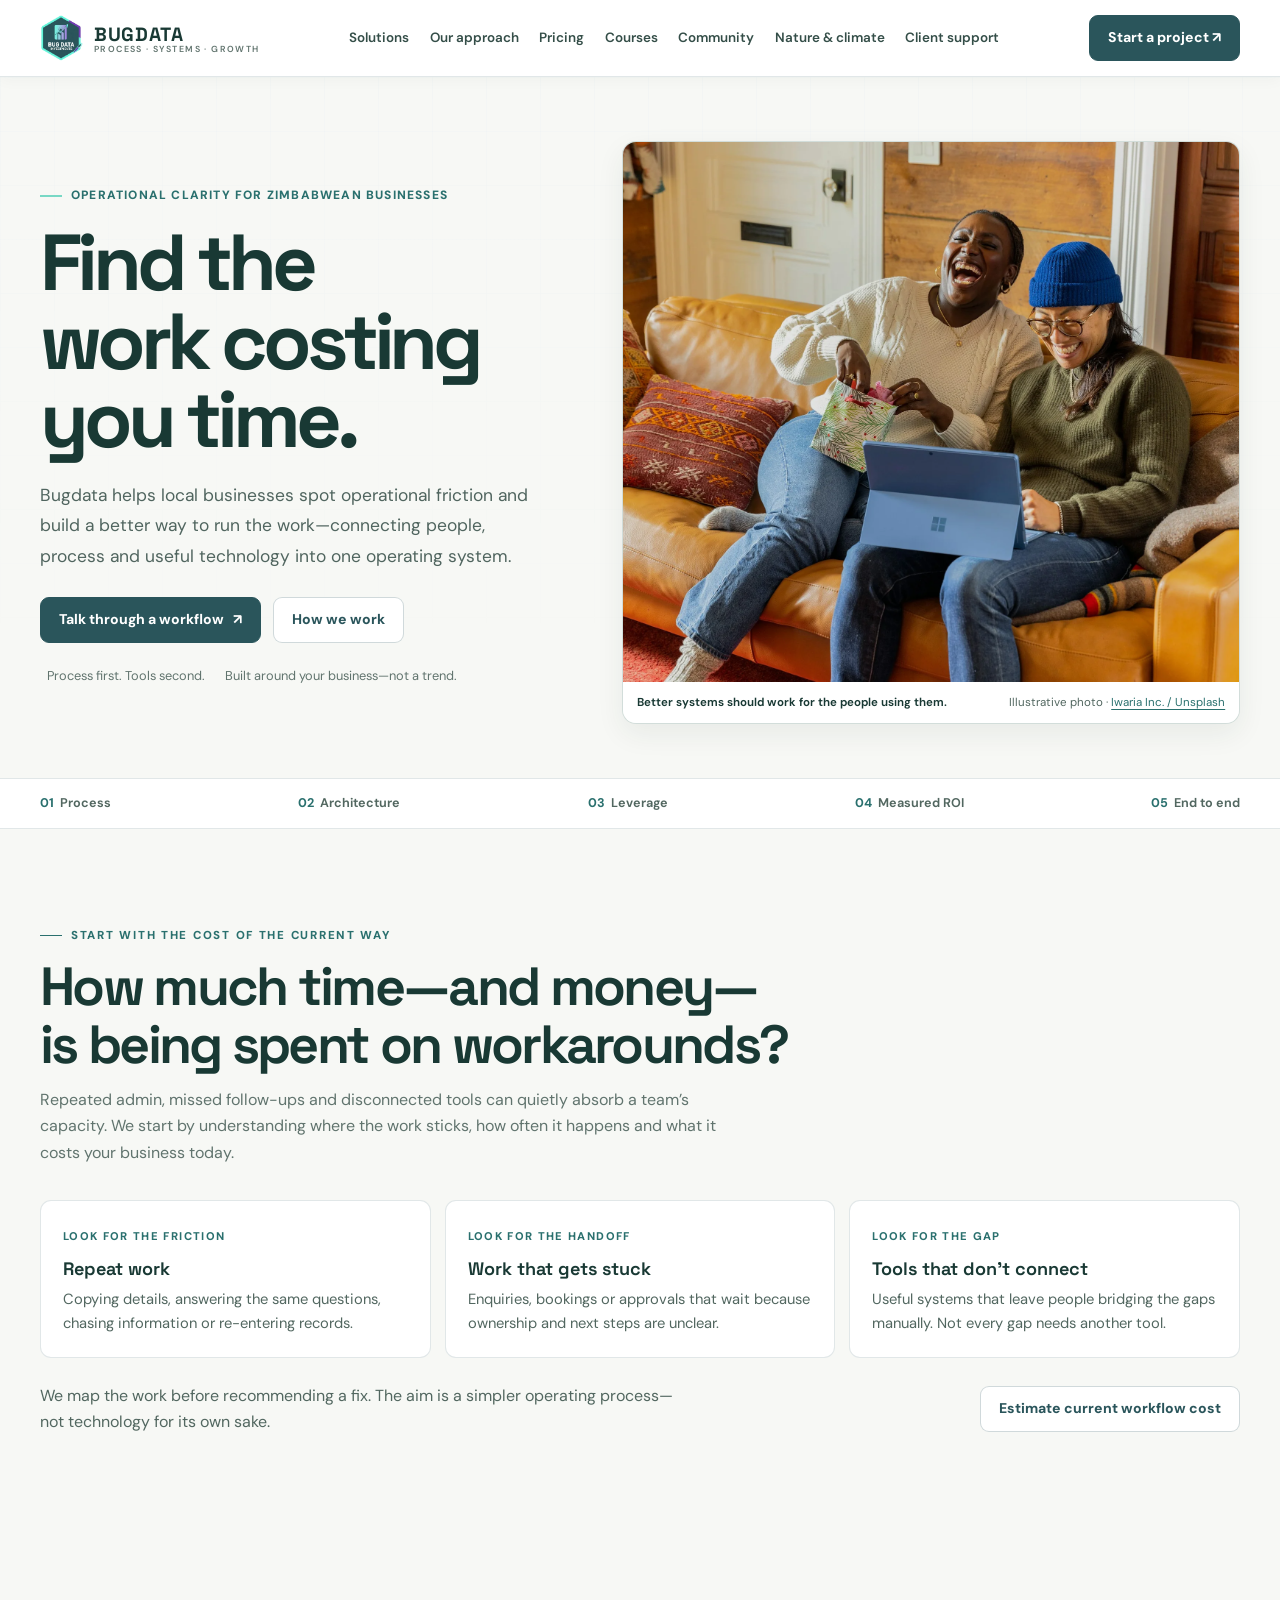
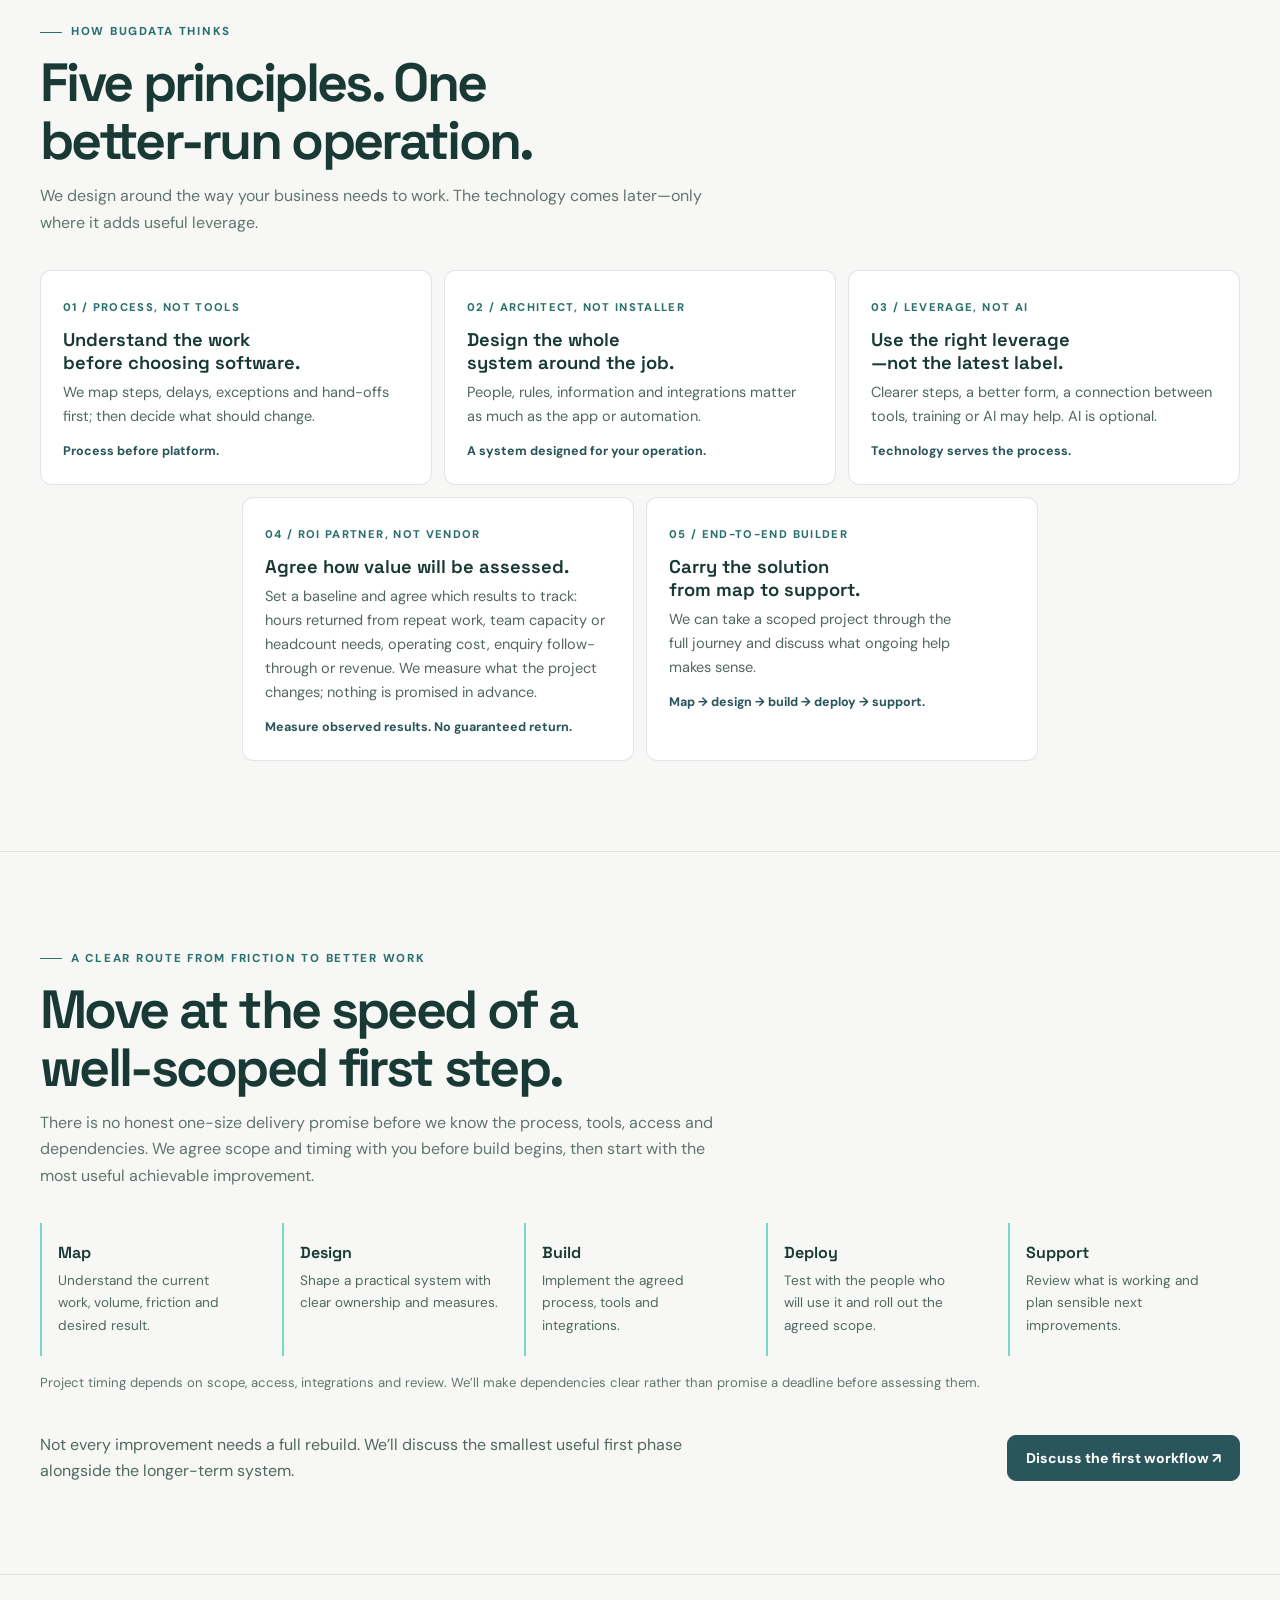
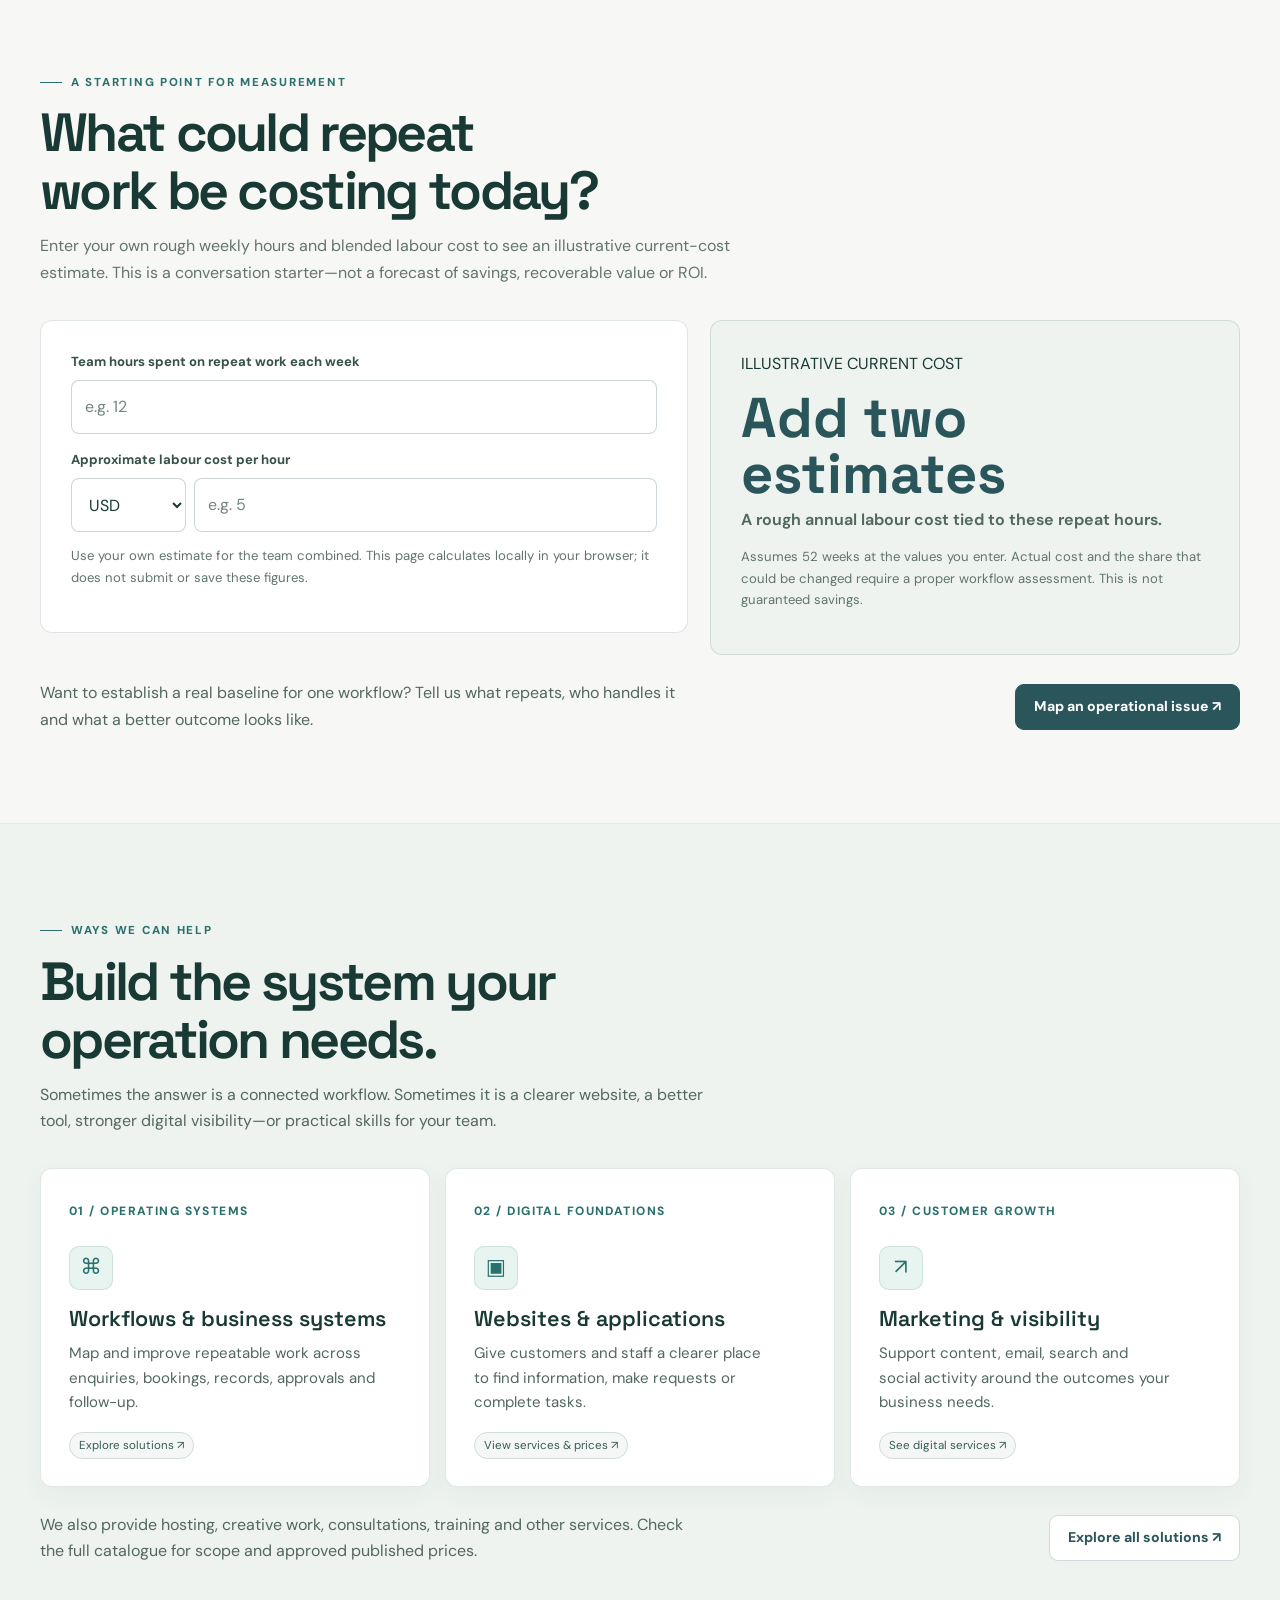
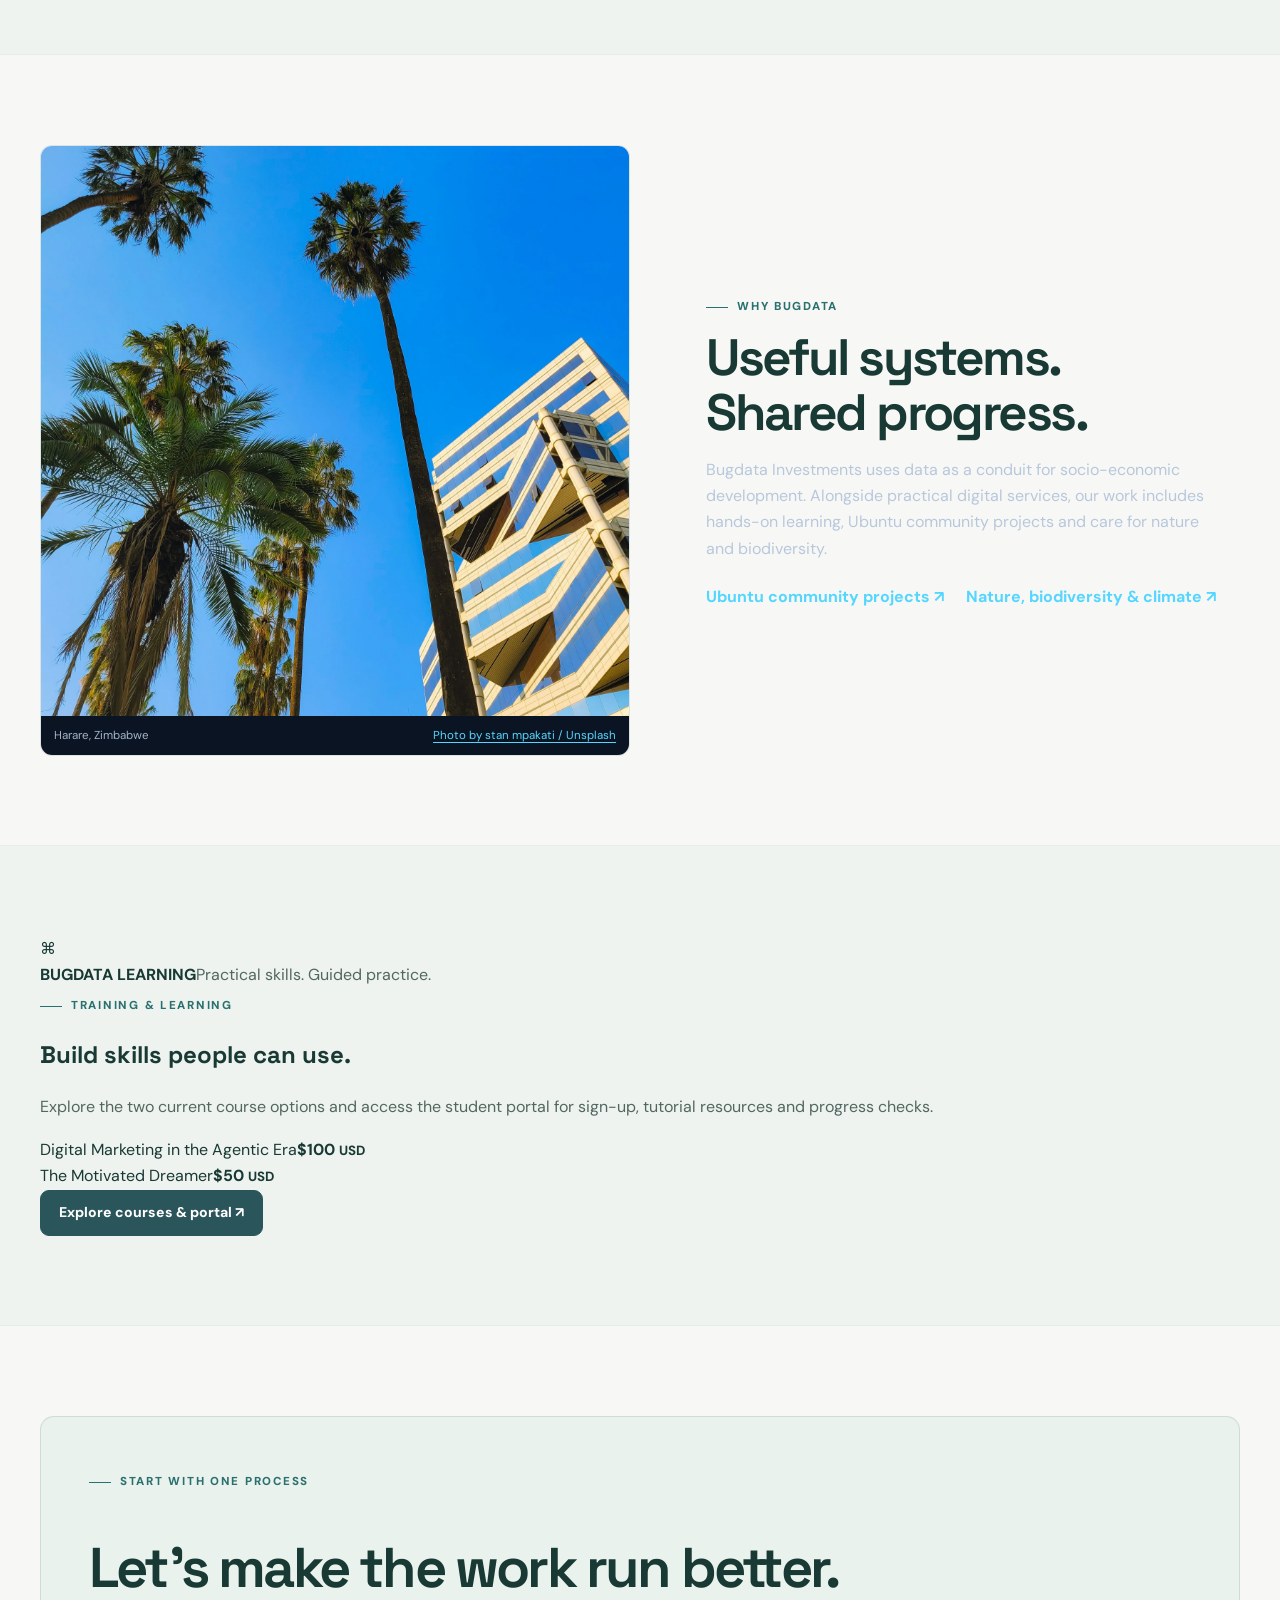
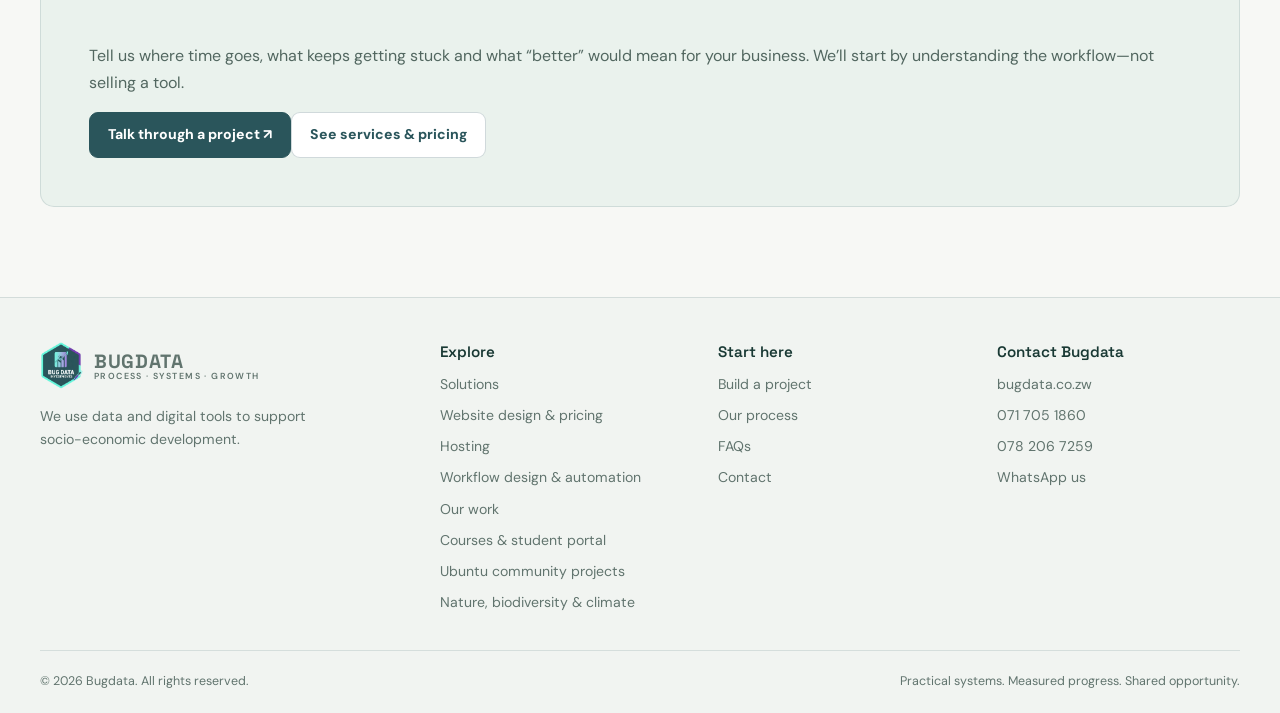
==== commit 3ceaadb6: "Position Bugdata around operational waste elimination" ====
--- a/index.html
+++ b/index.html
@@ -2,10 +2,10 @@
 <html lang="en">
 <head>
 <meta charset="utf-8"><meta name="viewport" content="width=device-width, initial-scale=1">
-<meta name="theme-color" content="#070b14"><meta name="description" content="Bugdata helps businesses and organisations put digital tools to work through websites, applications, digital marketing, automation and practical learning.">
-<title>Bugdata Investments | Digital tools for business and community</title>
-<meta property="og:title" content="Bugdata Investments | Digital tools for business and community">
-<meta property="og:description" content="Bugdata helps businesses and organisations put digital tools to work through websites, applications, digital marketing, automation and practical learning.">
+<meta name="theme-color" content="#2a555b"><meta name="description" content="Bugdata helps Zimbabwean businesses find operational waste and build practical, end-to-end systems around the way their work needs to run.">
+<title>Operating Systems for Local Businesses | Bugdata Investments</title>
+<meta property="og:title" content="Operating Systems for Local Businesses | Bugdata Investments">
+<meta property="og:description" content="Bugdata helps Zimbabwean businesses find operational waste and build practical, end-to-end systems around the way their work needs to run.">
 <meta property="og:type" content="website">
 <meta name="twitter:card" content="summary">
 <link rel="icon" type="image/png" href="assets/bugdata-logo.png">
@@ -82,85 +82,127 @@
 <meta property="og:url" content="https://bugdata.co.zw/">
 <meta property="og:site_name" content="Bugdata Investments">
 <meta property="og:image" content="https://bugdata.co.zw/assets/bugdata-logo.png">
-<meta name="twitter:title" content="Bugdata Investments | Digital tools for business and community">
-<meta name="twitter:description" content="Bugdata helps businesses and organisations put digital tools to work through websites, applications, digital marketing, automation and practical learning.">
+<meta name="twitter:title" content="Operating Systems for Local Businesses | Bugdata Investments">
+<meta name="twitter:description" content="Bugdata helps Zimbabwean businesses find operational waste and build practical, end-to-end systems around the way their work needs to run.">
 <meta name="twitter:image" content="https://bugdata.co.zw/assets/bugdata-logo.png">
   <link rel="stylesheet" href="assets/ux-refinements.css">
   <link rel="stylesheet" href="assets/cosmic-interface.css">
+  <link rel="stylesheet" href="assets/operations-refresh.css">
 </head>
 <body>
 <a class="skip-link" href="#main">Skip to content</a>
-<header class="nav"><div class="wrap nav-inner"><a class="brand" href="index.html" aria-label="Bugdata home"><img class="brand-logo" src="assets/bugdata-logo.png" alt="Bugdata Investments logo" width="48" height="52"><span>BUGDATA<small>BUILD · AUTOMATE · GROW</small></span></a><nav class="nav-links" id="navLinks" aria-label="Main navigation"><a href="solutions.html">Solutions</a><a href="website-design.html">Pricing</a><a href="courses.html">Courses</a><a href="community.html">Community</a><a href="nature.html">Nature &amp; climate</a><a href="support.html">Client support</a></nav><a class="btn btn-primary btn-small nav-cta" href="start-project.html">Start a project ↗</a><button class="menu-btn" id="menuBtn" aria-label="Open navigation" aria-expanded="false" type="button" aria-controls="navLinks">☰</button></div></header>
+<header class="nav"><div class="wrap nav-inner"><a class="brand" href="index.html" aria-label="Bugdata home"><img class="brand-logo" src="assets/bugdata-logo.png" alt="Bugdata Investments logo" width="48" height="52"><span>BUGDATA<small>PROCESS · SYSTEMS · GROWTH</small></span></a><nav class="nav-links" id="navLinks" aria-label="Main navigation"><a href="solutions.html">Solutions</a><a href="process.html">Our approach</a><a href="website-design.html">Pricing</a><a href="courses.html">Courses</a><a href="community.html">Community</a><a href="nature.html">Nature &amp; climate</a><a href="support.html">Client support</a></nav><a class="btn btn-primary btn-small nav-cta" href="start-project.html">Start a project ↗</a><button class="menu-btn" id="menuBtn" aria-label="Open navigation" aria-expanded="false" type="button" aria-controls="navLinks">☰</button></div></header>
 <main id="main">
   <section class="hero" id="home">
     <div class="wrap hero-grid">
       <div class="hero-content">
-        <span class="eyebrow">Data for practical progress · Zimbabwe</span>
-        <h1>Put data to work.<br><em>Build digital capability.</em></h1>
-        <p class="hero-copy">Bugdata Investments uses data as a conduit for socio-economic development. We help businesses and communities make useful technology part of everyday work.</p>
+        <span class="ops-signal">Operational clarity for Zimbabwean businesses</span>
+        <h1>Find the work costing you time.</h1>
+        <p class="hero-copy">Bugdata helps local businesses spot operational friction and build a better way to run the work—connecting people, process and useful technology into one operating system.</p>
         <div class="hero-actions">
-          <a class="btn btn-primary" href="start-project.html#builder">Start a conversation <span aria-hidden="true">↗</span></a>
-          <a class="btn btn-ghost" href="solutions.html">Explore what we do</a>
+          <a class="btn btn-primary" href="start-project.html#builder">Talk through a workflow <span aria-hidden="true">↗</span></a>
+          <a class="btn btn-ghost" href="process.html">How we work</a>
         </div>
-        <div class="micro-proof"><span><i class="signal" aria-hidden="true"></i>Practical digital services</span><span>Learning · Community · Nature</span></div>
+        <div class="micro-proof"><span><i class="signal" aria-hidden="true"></i>Process first. Tools second.</span><span>Built around your business—not a trend.</span></div>
       </div>
       <figure class="visual hero-image-frame">
-        <img class="home-hero-image" src="assets/images/people-learning-iwaria-inc.webp" alt="Two people smiling as they share a tablet on a couch" width="2200" height="1467" fetchpriority="high" decoding="async">
-        <figcaption><span>Better digital work starts with people.</span><span>Illustrative photo · <a href="https://unsplash.com/photos/M7ALc3UuX_g" target="_blank" rel="noopener noreferrer">Iwaria Inc. / Unsplash</a></span></figcaption>
+        <img class="home-hero-image" src="assets/images/people-learning-iwaria-inc.webp" alt="Two people reviewing information together on a tablet" width="2200" height="1467" fetchpriority="high" decoding="async">
+        <figcaption><span>Better systems should work for the people using them.</span><span>Illustrative photo · <a href="https://unsplash.com/photos/M7ALc3UuX_g" target="_blank" rel="noopener noreferrer">Iwaria Inc. / Unsplash</a></span></figcaption>
       </figure>
     </div>
   </section>
 
-  <div class="ticker" aria-label="Bugdata focus areas">
-    <div class="wrap ticker-inner"><span><i>01</i> Websites &amp; applications</span><span><i>02</i> Marketing &amp; automation</span><span><i>03</i> Skills &amp; learning</span><span><i>04</i> Community &amp; nature</span></div>
+  <div class="ops-ticker" aria-label="Bugdata's five positioning pillars">
+    <div class="wrap"><span><b>01</b>Process</span><span><b>02</b>Architecture</span><span><b>03</b>Leverage</span><span><b>04</b>Measured ROI</span><span><b>05</b>End to end</span></div>
   </div>
 
-  <section class="section" id="services">
-    <div class="wrap">
-      <div class="section-head"><span class="eyebrow">What we do</span><h2>Useful technology, connected to real needs.</h2><p>Explore the services, products and learning programmes Bugdata offers. Published fees and package details are listed on their dedicated pages.</p></div>
+  <section class="section ops-issue" id="waste">
+    <div class="wrap">
+      <div class="section-head"><span class="eyebrow">Start with the cost of the current way</span><h2>How much time—and money—is being spent on workarounds?</h2><p>Repeated admin, missed follow-ups and disconnected tools can quietly absorb a team’s capacity. We start by understanding where the work sticks, how often it happens and what it costs your business today.</p></div>
+      <div class="ops-three">
+        <article class="ops-point"><span class="ops-index">LOOK FOR THE FRICTION</span><h3>Repeat work</h3><p>Copying details, answering the same questions, chasing information or re-entering records.</p></article>
+        <article class="ops-point"><span class="ops-index">LOOK FOR THE HANDOFF</span><h3>Work that gets stuck</h3><p>Enquiries, bookings or approvals that wait because ownership and next steps are unclear.</p></article>
+        <article class="ops-point"><span class="ops-index">LOOK FOR THE GAP</span><h3>Tools that don’t connect</h3><p>Useful systems that leave people bridging the gaps manually. Not every gap needs another tool.</p></article>
+      </div>
+      <div class="ops-next"><p>We map the work before recommending a fix. The aim is a simpler operating process—not technology for its own sake.</p><a class="btn btn-ghost" href="#estimate">Estimate current workflow cost</a></div>
+    </div>
+  </section>
+
+  <section class="section" id="positioning">
+    <div class="wrap">
+      <div class="section-head"><span class="eyebrow">How Bugdata thinks</span><h2>Five principles. One better-run operation.</h2><p>We design around the way your business needs to work. The technology comes later—only where it adds useful leverage.</p></div>
+      <div class="ops-pillars">
+        <article class="ops-pillar"><span class="ops-index">01 / PROCESS, NOT TOOLS</span><h3>Understand the work before choosing software.</h3><p>We map steps, delays, exceptions and hand-offs first; then decide what should change.</p><span class="ops-contrast">Process before platform.</span></article>
+        <article class="ops-pillar"><span class="ops-index">02 / ARCHITECT, NOT INSTALLER</span><h3>Design the whole system around the job.</h3><p>People, rules, information and integrations matter as much as the app or automation.</p><span class="ops-contrast">A system designed for your operation.</span></article>
+        <article class="ops-pillar"><span class="ops-index">03 / LEVERAGE, NOT AI</span><h3>Use the right leverage—not the latest label.</h3><p>Clearer steps, a better form, a connection between tools, training or AI may help. AI is optional.</p><span class="ops-contrast">Technology serves the process.</span></article>
+        <article class="ops-pillar"><span class="ops-index">04 / ROI PARTNER, NOT VENDOR</span><h3>Agree how value will be assessed.</h3><p>Set a baseline and agree which results to track: hours returned from repeat work, team capacity or headcount needs, operating cost, enquiry follow-through or revenue. We measure what the project changes; nothing is promised in advance.</p><span class="ops-contrast">Measure observed results. No guaranteed return.</span></article>
+        <article class="ops-pillar"><span class="ops-index">05 / END-TO-END BUILDER</span><h3>Carry the solution from map to support.</h3><p>We can take a scoped project through the full journey and discuss what ongoing help makes sense.</p><span class="ops-contrast">Map → design → build → deploy → support.</span></article>
+      </div>
+    </div>
+  </section>
+
+  <section class="section ops-method" id="approach">
+    <div class="wrap">
+      <div class="section-head"><span class="eyebrow">A clear route from friction to better work</span><h2>Move at the speed of a well-scoped first step.</h2><p>There is no honest one-size delivery promise before we know the process, tools, access and dependencies. We agree scope and timing with you before build begins, then start with the most useful achievable improvement.</p></div>
+      <div class="ops-steps">
+        <article class="ops-step"><strong>Map</strong><p>Understand the current work, volume, friction and desired result.</p></article>
+        <article class="ops-step"><strong>Design</strong><p>Shape a practical system with clear ownership and measures.</p></article>
+        <article class="ops-step"><strong>Build</strong><p>Implement the agreed process, tools and integrations.</p></article>
+        <article class="ops-step"><strong>Deploy</strong><p>Test with the people who will use it and roll out the agreed scope.</p></article>
+        <article class="ops-step"><strong>Support</strong><p>Review what is working and plan sensible next improvements.</p></article>
+      </div>
+      <p class="ops-caution">Project timing depends on scope, access, integrations and review. We’ll make dependencies clear rather than promise a deadline before assessing them.</p>
+      <div class="ops-next"><p>Not every improvement needs a full rebuild. We’ll discuss the smallest useful first phase alongside the longer-term system.</p><a class="btn btn-primary" href="start-project.html#builder">Discuss the first workflow ↗</a></div>
+    </div>
+  </section>
+
+  <section class="section" id="estimate">
+    <div class="wrap">
+      <div class="section-head"><span class="eyebrow">A starting point for measurement</span><h2>What could repeat work be costing today?</h2><p>Enter your own rough weekly hours and blended labour cost to see an illustrative current-cost estimate. This is a conversation starter—not a forecast of savings, recoverable value or ROI.</p></div>
+      <div class="ops-estimator">
+        <form class="ops-calc-form" id="opsEstimator" onsubmit="return false">
+          <div class="field"><label for="repeatHours">Team hours spent on repeat work each week</label><input id="repeatHours" name="hours" type="number" min="0" max="100000" step="0.5" inputmode="decimal" placeholder="e.g. 12" aria-describedby="estimatorNote"></div>
+          <div class="field"><label for="hourlyCost">Approximate labour cost per hour</label><div class="ops-cost-input"><select id="costCurrency" name="currency" aria-label="Currency"><option value="USD" selected>USD</option><option value="Local">Local currency</option></select><input id="hourlyCost" name="cost" type="number" min="0" max="100000000" step="0.01" inputmode="decimal" placeholder="e.g. 5"></div></div>
+          <p class="ops-result-note" id="estimatorNote">Use your own estimate for the team combined. This page calculates locally in your browser; it does not submit or save these figures.</p>
+        </form>
+        <div class="ops-calc-result" aria-live="polite" aria-atomic="true"><span class="ops-index">ILLUSTRATIVE CURRENT COST</span><output id="annualCost">Add two estimates</output><span class="ops-result-label" id="annualCostLabel">A rough annual labour cost tied to these repeat hours.</span><p class="ops-result-note">Assumes 52 weeks at the values you enter. Actual cost and the share that could be changed require a proper workflow assessment. This is not guaranteed savings.</p></div>
+      </div>
+      <div class="ops-next"><p>Want to establish a real baseline for one workflow? Tell us what repeats, who handles it and what a better outcome looks like.</p><a class="btn btn-primary" href="start-project.html#builder">Map an operational issue ↗</a></div>
+    </div>
+  </section>
+
+  <section class="section alt" id="services">
+    <div class="wrap">
+      <div class="section-head"><span class="eyebrow">Ways we can help</span><h2>Build the system your operation needs.</h2><p>Sometimes the answer is a connected workflow. Sometimes it is a clearer website, a better tool, stronger digital visibility—or practical skills for your team.</p></div>
       <div class="service-grid">
-        <a class="service-card" href="solutions.html"><span class="num">01 / DIGITAL</span><div class="service-icon" aria-hidden="true">▣</div><h3>Websites &amp; applications</h3><p>Plan a digital presence or application around your organisation, audience and goals.</p><span class="tag">Explore solutions ↗</span></a>
-        <a class="service-card" href="website-design.html#services"><span class="num">02 / VISIBILITY</span><div class="service-icon" aria-hidden="true">⌁</div><h3>Marketing &amp; content</h3><p>Find digital support for social media, email, content and online visibility.</p><span class="tag">View services &amp; prices ↗</span></a>
-        <a class="service-card" href="ai-automation.html"><span class="num">03 / SYSTEMS</span><div class="service-icon" aria-hidden="true">⌘</div><h3>Automation &amp; AI</h3><p>Explore practical workflows that reduce repetitive steps while people stay in control.</p><span class="tag">See automation ↗</span></a>
-        <a class="service-card" href="hosting.html"><span class="num">04 / OPERATIONS</span><div class="service-icon" aria-hidden="true">◌</div><h3>Hosting &amp; support</h3><p>Compare hosting options and find help for existing Bugdata services.</p><span class="tag">Hosting options ↗</span></a>
-        <a class="service-card" href="courses.html"><span class="num">05 / LEARNING</span><div class="service-icon" aria-hidden="true">⌂</div><h3>Courses &amp; student portal</h3><p>Access practical digital marketing learning, starter resources and progress checks.</p><span class="tag">Explore courses ↗</span></a>
-        <a class="service-card" href="community.html"><span class="num">06 / SHARED PROGRESS</span><div class="service-icon" aria-hidden="true">◈</div><h3>Community &amp; nature</h3><p>Learn about Bugdata’s Ubuntu community work and care for nature and biodiversity.</p><span class="tag">Our community work ↗</span></a>
-      </div>
-    </div>
-  </section>
-
-  <section class="section alt" id="about">
+        <a class="service-card" href="solutions.html"><span class="num">01 / OPERATING SYSTEMS</span><div class="service-icon" aria-hidden="true">⌘</div><h3>Workflows &amp; business systems</h3><p>Map and improve repeatable work across enquiries, bookings, records, approvals and follow-up.</p><span class="tag">Explore solutions ↗</span></a>
+        <a class="service-card" href="website-design.html#services"><span class="num">02 / DIGITAL FOUNDATIONS</span><div class="service-icon" aria-hidden="true">▣</div><h3>Websites &amp; applications</h3><p>Give customers and staff a clearer place to find information, make requests or complete tasks.</p><span class="tag">View services &amp; prices ↗</span></a>
+        <a class="service-card" href="website-design.html#services"><span class="num">03 / CUSTOMER GROWTH</span><div class="service-icon" aria-hidden="true">↗</div><h3>Marketing &amp; visibility</h3><p>Support content, email, search and social activity around the outcomes your business needs.</p><span class="tag">See digital services ↗</span></a>
+      </div>
+      <div class="ops-next"><p>We also provide hosting, creative work, consultations, training and other services. Check the full catalogue for scope and approved published prices.</p><a class="btn btn-ghost" href="solutions.html">Explore all solutions ↗</a></div>
+    </div>
+  </section>
+
+  <section class="section" id="about">
     <div class="wrap origin-grid">
-      <figure class="origin-image"><img src="assets/images/harare-architecture-stan-mpakati.webp" alt="Palm trees and a modern building rising into a bright blue Harare sky" width="1650" height="2200" loading="lazy" decoding="async"><figcaption class="image-credit"><span>Harare, Zimbabwe</span><span><a href="https://unsplash.com/photos/51veJOrfB94" target="_blank" rel="noopener noreferrer">Photo by stan mpakati / Unsplash</a></span></figcaption></figure>
-      <div class="origin-copy"><span class="eyebrow">Why Bugdata</span><h2>Technology should help more people take part.</h2><p>Bugdata Investments is focused on using data as a conduit for socio-economic development. Our work brings practical digital tools, hands-on learning and community-minded efforts into that mission.</p><div class="origin-links"><a href="community.html">Ubuntu community projects ↗</a><a href="nature.html">Nature, biodiversity &amp; climate ↗</a></div></div>
-    </div>
-  </section>
-
-  <section class="section" id="approach">
-    <div class="wrap">
-      <div class="section-head"><span class="eyebrow">How we work</span><h2>A clear path from idea to implementation.</h2><p>Start with the need. Agree the scope. Choose useful tools. Keep people involved.</p></div>
-      <div class="steps">
-        <article class="step"><strong>01 / DISCOVER</strong><h3>Understand</h3><p>Share the challenge, audience and context with our team.</p></article>
-        <article class="step"><strong>02 / PLAN</strong><h3>Shape the work</h3><p>Discuss the requirements, scope, budget and next steps.</p></article>
-        <article class="step"><strong>03 / BUILD</strong><h3>Put it to work</h3><p>Develop or configure the agreed digital solution.</p></article>
-        <article class="step"><strong>04 / LEARN</strong><h3>Review and improve</h3><p>Use feedback and progress checks to guide what comes next.</p></article>
-      </div>
-      <p class="home-contact"><a class="btn btn-ghost" href="process.html">Read about our process ↗</a></p>
+      <figure class="origin-image"><img src="assets/images/harare-architecture-stan-mpakati.webp" alt="A modern building and palm trees beneath a bright Harare sky" width="1650" height="2200" loading="lazy" decoding="async"><figcaption class="image-credit"><span>Harare, Zimbabwe</span><span><a href="https://unsplash.com/photos/51veJOrfB94" target="_blank" rel="noopener noreferrer">Photo by stan mpakati / Unsplash</a></span></figcaption></figure>
+      <div class="origin-copy"><span class="eyebrow">Why Bugdata</span><h2>Useful systems. Shared progress.</h2><p>Bugdata Investments uses data as a conduit for socio-economic development. Alongside practical digital services, our work includes hands-on learning, Ubuntu community projects and care for nature and biodiversity.</p><div class="origin-links"><a href="community.html">Ubuntu community projects ↗</a><a href="nature.html">Nature, biodiversity &amp; climate ↗</a></div></div>
     </div>
   </section>
 
   <section class="section alt" id="training">
     <div class="wrap training-grid">
       <div class="training-art" role="img" aria-label="Abstract digital learning illustration"><div><div class="big" aria-hidden="true">⌘</div><b>BUGDATA LEARNING</b><span class="muted">Practical skills. Guided practice.</span></div></div>
-      <div><span class="eyebrow">Training &amp; learning</span><h2>Build skills you can put into practice.</h2><p class="muted">Explore the two current course options and access the student portal for sign-up, tutorial resources and progress checks.</p><div class="course-fees"><div><span>Digital Marketing in the Agentic Era</span><strong>$100 <small>USD</small></strong></div><div><span>The Motivated Dreamer</span><strong>$50 <small>USD</small></strong></div></div><a class="btn btn-primary" href="courses.html#course-catalog">Explore courses &amp; portal ↗</a></div>
-    </div>
-  </section>
-
-  <section class="section">
-    <div class="wrap"><div class="cta"><div><span class="eyebrow">Your next step</span><h2>Let’s make technology work for your goals.</h2><p class="muted">Tell Bugdata what you are trying to build, improve or learn. Start with a project enquiry or explore the published services and pricing.</p></div><div class="cta-actions"><a class="btn btn-primary" href="start-project.html#builder">Discuss a project ↗</a><a class="btn btn-ghost" href="website-design.html">See services &amp; pricing</a></div></div></div>
+      <div><span class="eyebrow">Training &amp; learning</span><h2>Build skills people can use.</h2><p class="muted">Explore the two current course options and access the student portal for sign-up, tutorial resources and progress checks.</p><div class="course-fees"><div><span>Digital Marketing in the Agentic Era</span><strong>$100 <small>USD</small></strong></div><div><span>The Motivated Dreamer</span><strong>$50 <small>USD</small></strong></div></div><a class="btn btn-primary" href="courses.html#course-catalog">Explore courses &amp; portal ↗</a></div>
+    </div>
+  </section>
+
+  <section class="section" id="contact">
+    <div class="wrap"><div class="cta"><div><span class="eyebrow">Start with one process</span><h2>Let’s make the work run better.</h2><p class="muted">Tell us where time goes, what keeps getting stuck and what “better” would mean for your business. We’ll start by understanding the workflow—not selling a tool.</p></div><div class="cta-actions"><a class="btn btn-primary" href="start-project.html#builder">Talk through a project ↗</a><a class="btn btn-ghost" href="website-design.html">See services &amp; pricing</a></div></div></div>
   </section>
 </main>
-<footer class="footer"><div class="wrap"><div class="footer-grid"><div><a class="brand" href="index.html"><img class="brand-logo" src="assets/bugdata-logo.png" alt="Bugdata Investments logo" width="48" height="52"><span>BUGDATA<small>BUILD · AUTOMATE · GROW</small></span></a><p style="max-width:280px;margin-top:16px">We use data and digital tools to support socio-economic development.</p></div><div><h4>Explore</h4><div class="footer-links"><a href="solutions.html">Solutions</a><a href="website-design.html">Website design &amp; pricing</a><a href="hosting.html">Hosting</a><a href="ai-automation.html">AI &amp; automation</a><a href="our-work.html">Our work</a><a href="courses.html">Courses &amp; student portal</a><a href="community.html">Ubuntu community projects</a><a href="nature.html">Nature, biodiversity &amp; climate</a></div></div><div><h4>Start here</h4><div class="footer-links"><a href="start-project.html">Build a project</a><a href="process.html">Our process</a><a href="faq.html">FAQs</a><a href="start-project.html#contact">Contact</a></div></div><div><h4>Contact Bugdata</h4><div class="footer-links"><a href="https://www.bugdata.co.zw/">bugdata.co.zw</a><a href="tel:+263717051860">071 705 1860</a><a href="tel:+263782067259">078 206 7259</a><a href="https://wa.me/263717051860">WhatsApp us</a></div></div></div><div class="copyright"><span>© <span id="year"></span> Bugdata. All rights reserved.</span><span>Practical digital tools. Thoughtful technology. Shared progress.</span></div></div></footer>
+<script src="assets/ops-estimator.js" defer></script>
+<footer class="footer"><div class="wrap"><div class="footer-grid"><div><a class="brand" href="index.html"><img class="brand-logo" src="assets/bugdata-logo.png" alt="Bugdata Investments logo" width="48" height="52"><span>BUGDATA<small>PROCESS · SYSTEMS · GROWTH</small></span></a><p style="max-width:280px;margin-top:16px">We use data and digital tools to support socio-economic development.</p></div><div><h4>Explore</h4><div class="footer-links"><a href="solutions.html">Solutions</a><a href="website-design.html">Website design &amp; pricing</a><a href="hosting.html">Hosting</a><a href="ai-automation.html">Workflow design &amp; automation</a><a href="our-work.html">Our work</a><a href="courses.html">Courses &amp; student portal</a><a href="community.html">Ubuntu community projects</a><a href="nature.html">Nature, biodiversity &amp; climate</a></div></div><div><h4>Start here</h4><div class="footer-links"><a href="start-project.html">Build a project</a><a href="process.html">Our process</a><a href="faq.html">FAQs</a><a href="start-project.html#contact">Contact</a></div></div><div><h4>Contact Bugdata</h4><div class="footer-links"><a href="https://www.bugdata.co.zw/">bugdata.co.zw</a><a href="tel:+263717051860">071 705 1860</a><a href="tel:+263782067259">078 206 7259</a><a href="https://wa.me/263717051860">WhatsApp us</a></div></div></div><div class="copyright"><span>© <span id="year"></span> Bugdata. All rights reserved.</span><span>Practical systems. Measured progress. Shared opportunity.</span></div></div></footer>
 <script>
 const menuBtn=document.getElementById('menuBtn'),navLinks=document.getElementById('navLinks');
 if(menuBtn&&navLinks){menuBtn.addEventListener('click',()=>{const open=navLinks.classList.toggle('open');menuBtn.setAttribute('aria-expanded',String(open));menuBtn.setAttribute('aria-label',open?'Close navigation':'Open navigation')});navLinks.querySelectorAll('a').forEach(a=>a.addEventListener('click',()=>{navLinks.classList.remove('open');menuBtn.setAttribute('aria-expanded','false');menuBtn.setAttribute('aria-label','Open navigation')}))}
--- a/assets/operations-refresh.css
+++ b/assets/operations-refresh.css
@@ -0,0 +1,242 @@
+/* Bugdata operational-systems refresh: clean, people-first and anchored in the supplied logo. */
+:root {
+  --bg: #f7f8f5 !important;
+  --panel: #ffffff !important;
+  --panel2: #edf3ef !important;
+  --text: #193934 !important;
+  --muted: #61746e !important;
+  --line: rgba(42, 85, 91, .16) !important;
+  --accent: #2a555b !important;
+  --accent2: #7550a8 !important;
+  --green: #78d8c5 !important;
+  --max: 1200px;
+  --radius: 14px;
+  --shadow: 0 12px 35px rgba(24, 58, 48, .08) !important;
+}
+html { background: #f7f8f5 !important; color-scheme: light; }
+body {
+  background: #f7f8f5 !important;
+  background-image: none !important;
+  color: #193934 !important;
+  font-family: 'DM Sans', system-ui, sans-serif !important;
+}
+h1, h2, h3, h4, h5, h6, .section-head h1, .section-head h2, .hero h1, .bd-title {
+  color: #193934 !important;
+  text-shadow: none !important;
+}
+p, li { color: inherit; }
+a { text-decoration-thickness: .08em; text-underline-offset: .18em; }
+a:hover { color: #2a555b; }
+.nav, .bd-nav {
+  background: rgba(255,255,255,.96) !important;
+  border-bottom: 1px solid rgba(42,85,91,.14) !important;
+  box-shadow: 0 3px 14px rgba(24,58,48,.035) !important;
+  backdrop-filter: blur(14px) !important;
+  -webkit-backdrop-filter: blur(14px) !important;
+}
+.brand, .bd-brand { color: #193934 !important; }
+.brand small, .bd-brand small { color: #61746e !important; }
+.brand-logo, .bd-brand img { filter: none !important; }
+.nav-links, .bd-links { color: #344e48 !important; }
+.nav-links a, .bd-links a { color: inherit !important; }
+.nav-links a:hover, .bd-links a:hover { color: #2a555b !important; }
+.menu-btn, .bd-menu {
+  color: #2a555b !important; border-color: rgba(42,85,91,.24) !important;
+  background: #fff !important; border-radius: 9px !important;
+}
+.btn, .bd-btn { border-radius: 9px !important; box-shadow: none !important; }
+.btn-primary, .bd-btn-primary, .nav-cta {
+  background: #2a555b !important; border-color: #2a555b !important;
+  color: #fff !important; box-shadow: none !important;
+}
+.btn-primary:hover, .bd-btn-primary:hover, .nav-cta:hover { background: #21474c !important; }
+.btn-ghost, .bd-btn-secondary { background: #fff !important; border-color: rgba(42,85,91,.22) !important; color: #2a555b !important; }
+.eyebrow, .bd-kicker, .bd-icon, .service-card .num, .step b, .project .project-label { color: #2a706e !important; }
+.gradient, .bd-title .accent { background: none !important; -webkit-text-fill-color: currentColor !important; color: #2a706e !important; }
+.hero {
+  min-height: 0 !important; display: block !important; padding: 68px 0 62px !important;
+  background: #f7f8f5 !important; background-image: none !important;
+}
+.hero-video, .hero-video-overlay { display: none !important; }
+.hero .hero-copy, .hero-copy { color: #50655f !important; }
+.micro-proof, .hero .micro-proof { color: #61746e !important; }
+.signal, .dot { background: #46b89f !important; box-shadow: none !important; }
+.ticker { background: #fff !important; border-color: rgba(42,85,91,.12) !important; }
+.ticker-inner { color: #526a63 !important; }
+.ticker i { color: #2a706e !important; }
+.service-card, .panel-card, .hosting-card, .feature-row, .step, .project,
+.config-box, .summary-box, .bd-card, .bd-step, .bd-quiz, .bd-lesson, .bd-status,
+.bd-callout, .bd-hero-panel, .panel, .auth-card, .cart-card, .ticket-card {
+  color: #193934 !important;
+  background: #fff !important;
+  border: 1px solid rgba(42,85,91,.14) !important;
+  border-radius: 12px !important;
+  box-shadow: 0 8px 24px rgba(24,58,48,.045) !important;
+  backdrop-filter: none !important; -webkit-backdrop-filter: none !important;
+}
+.service-card h3, .hosting-card h3, .feature-row h4, .step h3, .project h3,
+.bd-card h3, .config-box h3, .summary-box h3, .bd-step h3,
+.bd-stat strong, .service-card strong, .hosting-card strong {
+  color: #193934 !important;
+}
+.service-card p, .hosting-card p, .feature-row p, .step p, .project p,
+.bd-card p, .bd-note, .hosting-card li, .bd-list li, .bd-lesson,
+.bd-answer, .checklist li { color: #526760 !important; }
+.bd-list li::before, .checklist li::before { color: #2a706e !important; }
+.service-card .num, .service-card b, .project .project-label, .project a,
+.bd-price, .bd-kicker { color: #2a706e !important; }
+.service-icon, .bd-icon, .bd-stat-mark {
+  background: #e7f4ef !important; border: 1px solid rgba(42,112,110,.14) !important;
+  border-radius: 10px !important; color: #2a706e !important; box-shadow: none !important;
+}
+.tag, .bd-tag, .bd-pill, .pill {
+  color: #355b54 !important; border: 1px solid rgba(42,85,91,.16) !important;
+  border-radius: 999px !important; background: #f4f7f5 !important;
+}
+.bd-stat { border-color: rgba(42,85,91,.16) !important; }
+.bd-hero-panel::before { border-color: rgba(42,85,91,.12) !important; box-shadow: 0 0 0 24px rgba(42,85,91,.018) !important; }
+body .section.alt, body .section.light-section, body .section.hosting, body .bd-section-soft {
+  background: #eef3ef !important; background-image: none !important; color: #193934 !important;
+}
+.light-section .section-head h1, .light-section .section-head h2,
+.alt h1, .alt h2, .alt h3 { color: #193934 !important; }
+.light-section .section-head p, .alt p, .muted { color: #526760 !important; }
+.light-section .service-card, .light-section .step { background: #fff !important; }
+.project, .light-section .project {
+  background: #edf3ef !important; color: #193934 !important;
+}
+.project h3, .light-section .project h3 { color: #193934 !important; }
+.project p, .light-section .project p { color: #526760 !important; }
+.project::before { border-color: rgba(42,112,110,.18) !important; box-shadow: 0 0 0 30px rgba(42,112,110,.025) !important; }
+.bd-title .accent { color: #2a706e !important; }
+.bd-featured, .hosting-card.featured { border-top: 2px solid #2a706e !important; }
+.bd-progress { background: #e7eee9 !important; }
+.bd-progress span { background: #2a706e !important; }
+.field input, .field textarea, .field select, .bd-field input, .bd-field select,
+.bd-field textarea, input, select, textarea {
+  color: #193934 !important; background: #fff !important;
+  border: 1px solid rgba(42,85,91,.24) !important; border-radius: 8px !important;
+}
+input::placeholder, textarea::placeholder { color: #73847e !important; opacity: 1; }
+label, legend, .field label, .bd-field label, .choice label {
+  color: #355149 !important;
+}
+.choice label { background: #fff !important; border-color: rgba(42,85,91,.19) !important; }
+.choice input:checked + label { color: #193934 !important; border-color: #2a706e !important; background: #e7f4ef !important; }
+.faq details { border-color: rgba(42,85,91,.16) !important; }
+.faq summary { color: #193934 !important; }
+.faq summary:after { color: #2a706e !important; }
+.faq details p, .note, .note:not(.keep) { color: #61746e !important; }
+.demo-window, .bubble, .bubble.bot, .bubble.user {
+  color: #193934 !important; background: #f0f5f2 !important;
+  border-color: rgba(42,85,91,.14) !important; box-shadow: none !important;
+}
+.demo-input button { color: #fff !important; background: #2a555b !important; }
+.cta-box, .cta:not(.section) {
+  background: #eaf2ed !important; color: #193934 !important;
+  border: 1px solid rgba(42,85,91,.14) !important; border-radius: 14px !important;
+  box-shadow: none !important; text-align: left !important;
+}
+.cta-box h2, .cta h2 { color: #193934 !important; }
+.cta-box p, .cta p { color: #526760 !important; }
+.footer, .bd-footer {
+  color: #193934 !important; background: #f1f4f1 !important;
+  border-top: 1px solid rgba(42,85,91,.15) !important;
+}
+.footer p, .footer a, .bd-footer p, .bd-footer a, .copyright, .bd-copyright {
+  color: #61746e !important;
+}
+.footer h4, .bd-footer h3 { color: #193934 !important; }
+.footer a:hover, .bd-footer a:hover { color: #2a706e !important; }
+.copyright, .bd-copyright { border-color: rgba(42,85,91,.14) !important; }
+.skip-link:focus { background: #2a555b !important; color: #fff !important; }
+a:focus-visible, button:focus-visible, input:focus-visible, textarea:focus-visible,
+select:focus-visible, summary:focus-visible {
+  outline: 3px solid #7550a8 !important; outline-offset: 3px !important;
+}
+.visual, .visual.hero-image-frame {
+  min-height: 0 !important; display: block !important; padding: 0 !important;
+  border: 1px solid rgba(42,85,91,.14) !important; border-radius: 14px !important;
+  background: #edf3ef !important; box-shadow: 0 10px 28px rgba(24,58,48,.07) !important;
+  overflow: hidden !important;
+}
+.visual .home-hero-image { display: block; width: 100%; height: auto; aspect-ratio: 1.5; object-fit: cover; }
+.visual figcaption {
+  padding: 11px 14px !important; color: #526760 !important;
+  background: #fff !important; backdrop-filter: none !important;
+}
+.visual figcaption span:first-child { color: #193934 !important; }
+.visual figcaption a { color: #2a706e !important; }
+.origin-image, .training-art { border-radius: 12px !important; box-shadow: none !important; }
+
+/* Homepage narrative: quiet confidence, clear next step and a visible five-pillar structure. */
+#home.hero { padding: 64px 0 54px !important; }
+#home .hero-grid { grid-template-columns: .9fr 1.1fr !important; gap: clamp(30px,6vw,76px) !important; }
+#home .hero h1 { max-width: 720px; font-size: clamp(3rem,6.5vw,5.35rem) !important; line-height: .99 !important; letter-spacing: -.065em !important; }
+#home .hero-copy { max-width: 570px; font-size: 1.09rem !important; }
+#home .visual { width: 100%; }
+#home .visual .home-hero-image { aspect-ratio: 1.1; max-height: 540px; }
+#home .hero-actions { margin: 24px 0 17px; }
+.ops-signal { display: inline-flex; gap: 9px; align-items: center; color: #2a706e; font-size: .75rem; font-weight: 800; letter-spacing: .1em; text-transform: uppercase; }
+.ops-signal::before { content: ''; width: 22px; height: 2px; background: #78d8c5; }
+.ops-ticker { border-block: 1px solid rgba(42,85,91,.14); background: #fff; }
+.ops-ticker .wrap { display: flex; gap: 18px; justify-content: space-between; flex-wrap: wrap; padding: 14px 0; }
+.ops-ticker span { color: #526760; font-size: .79rem; font-weight: 650; }
+.ops-ticker b { color: #2a706e; padding-right: 6px; }
+.ops-issue { background: #eef3ef; }
+.ops-three { display: grid; grid-template-columns: repeat(3,minmax(0,1fr)); gap: 14px; }
+.ops-point { padding: 21px 22px; border: 1px solid rgba(42,85,91,.14); border-radius: 11px; background: #fff; }
+.ops-point .ops-index { color: #2a706e; font-size: .7rem; font-weight: 800; letter-spacing: .12em; }
+.ops-point h3 { margin: 9px 0 7px; font: 650 1.13rem/1.25 'Space Grotesk',sans-serif; color: #193934 !important; }
+.ops-point p { margin: 0; color: #526760; font-size: .92rem; }
+.ops-pillars { display: grid; grid-template-columns: repeat(6,minmax(0,1fr)); gap: 12px; }
+.ops-pillar { grid-column: span 2; padding: 22px; border: 1px solid rgba(42,85,91,.14); border-radius: 11px; background: #fff; }
+.ops-pillar:nth-child(4) { grid-column: 2 / span 2; }
+.ops-pillar:nth-child(5) { grid-column: 4 / span 2; }
+.ops-pillar .ops-index { color: #2a706e; font-size: .7rem; font-weight: 800; letter-spacing: .12em; }
+.ops-pillar h3 { margin: 9px 0 7px; font: 650 1.15rem/1.25 'Space Grotesk',sans-serif; color: #193934 !important; }
+.ops-pillar p { margin: 0; color: #526760; font-size: .91rem; }
+.ops-pillar .ops-contrast { display: block; margin-top: 12px; color: #2a555b; font-size: .78rem; font-weight: 750; }
+.ops-method { background: #fff; border-block: 1px solid rgba(42,85,91,.12); }
+.ops-method .ops-steps { display: grid; grid-template-columns: repeat(5,minmax(0,1fr)); gap: 10px; counter-reset: op-step; }
+.ops-method .ops-step { padding: 19px 16px; border-left: 2px solid #78d8c5; background: #f7f8f5; }
+.ops-method .ops-step strong { display: block; margin-bottom: 7px; color: #193934; font: 650 1rem 'Space Grotesk',sans-serif; }
+.ops-method .ops-step p { margin: 0; color: #526760; font-size: .85rem; }
+.ops-caution { margin-top: 16px; color: #61746e; font-size: .82rem; }
+.ops-cost-input { display: grid; grid-template-columns: 115px minmax(0,1fr); gap: 8px; }
+.ops-cost-input input, .ops-cost-input select { min-width: 0; }
+.ops-estimator { display: grid; grid-template-columns: 1.1fr .9fr; gap: 22px; align-items: start; }
+.ops-calc-form, .ops-calc-result { border: 1px solid rgba(42,85,91,.15); border-radius: 12px; background: #fff; padding: clamp(20px,3vw,30px); }
+.ops-calc-form .field:first-child { margin-top: 0; }
+.ops-calc-result { background: #eef3ef; }
+.ops-calc-result output { display: block; margin: 12px 0 5px; color: #2a555b; font: 700 clamp(2rem,4.8vw,3.5rem)/1 'Space Grotesk',sans-serif; overflow-wrap: anywhere; }
+.ops-calc-result .ops-result-label { color: #526760; font-weight: 650; }
+.ops-result-note { color: #61746e; font-size: .82rem; }
+.ops-next { display: flex; justify-content: space-between; gap: 24px; align-items: center; flex-wrap: wrap; padding: 25px 0 0; }
+.ops-next p { max-width: 650px; margin: 0; color: #526760; }
+@media (max-width: 980px) {
+  .light-section#process .steps { grid-template-columns: repeat(3,minmax(0,1fr)) !important; }
+  .ops-three { grid-template-columns: 1fr 1fr; }
+  .ops-pillars { grid-template-columns: repeat(2,minmax(0,1fr)); }
+  .ops-pillar, .ops-pillar:nth-child(4), .ops-pillar:nth-child(5) { grid-column: auto; }
+  .ops-method .ops-steps { grid-template-columns: repeat(3,minmax(0,1fr)); }
+}
+@media (max-width: 760px) {
+  #home .hero-grid { grid-template-columns: 1fr !important; }
+  #home .visual .home-hero-image { aspect-ratio: 1.5; max-height: none; }
+  .ops-estimator { grid-template-columns: 1fr; }
+  .ops-method .ops-steps { grid-template-columns: 1fr 1fr; }
+}
+@media (max-width: 560px) {
+  .light-section#process .steps { grid-template-columns: 1fr 1fr !important; }
+  .ops-cost-input { grid-template-columns: 105px minmax(0,1fr); }
+  .hero { padding: 50px 0 42px !important; }
+  .ops-three, .ops-pillars, .ops-method .ops-steps { grid-template-columns: 1fr; }
+  .ops-ticker .wrap { gap: 8px 15px; justify-content: flex-start; }
+  .ops-ticker span { width: calc(50% - 10px); font-size: .73rem; }
+  .ops-pillar, .ops-pillar:nth-child(4), .ops-pillar:nth-child(5) { grid-column: auto; }
+  .footer-grid, .bd-footer-grid { grid-template-columns: 1fr 1fr !important; }
+}
+@media (prefers-reduced-motion: reduce) {
+  *, *::before, *::after { animation: none !important; scroll-behavior: auto !important; transition-duration: .01ms !important; }
+}
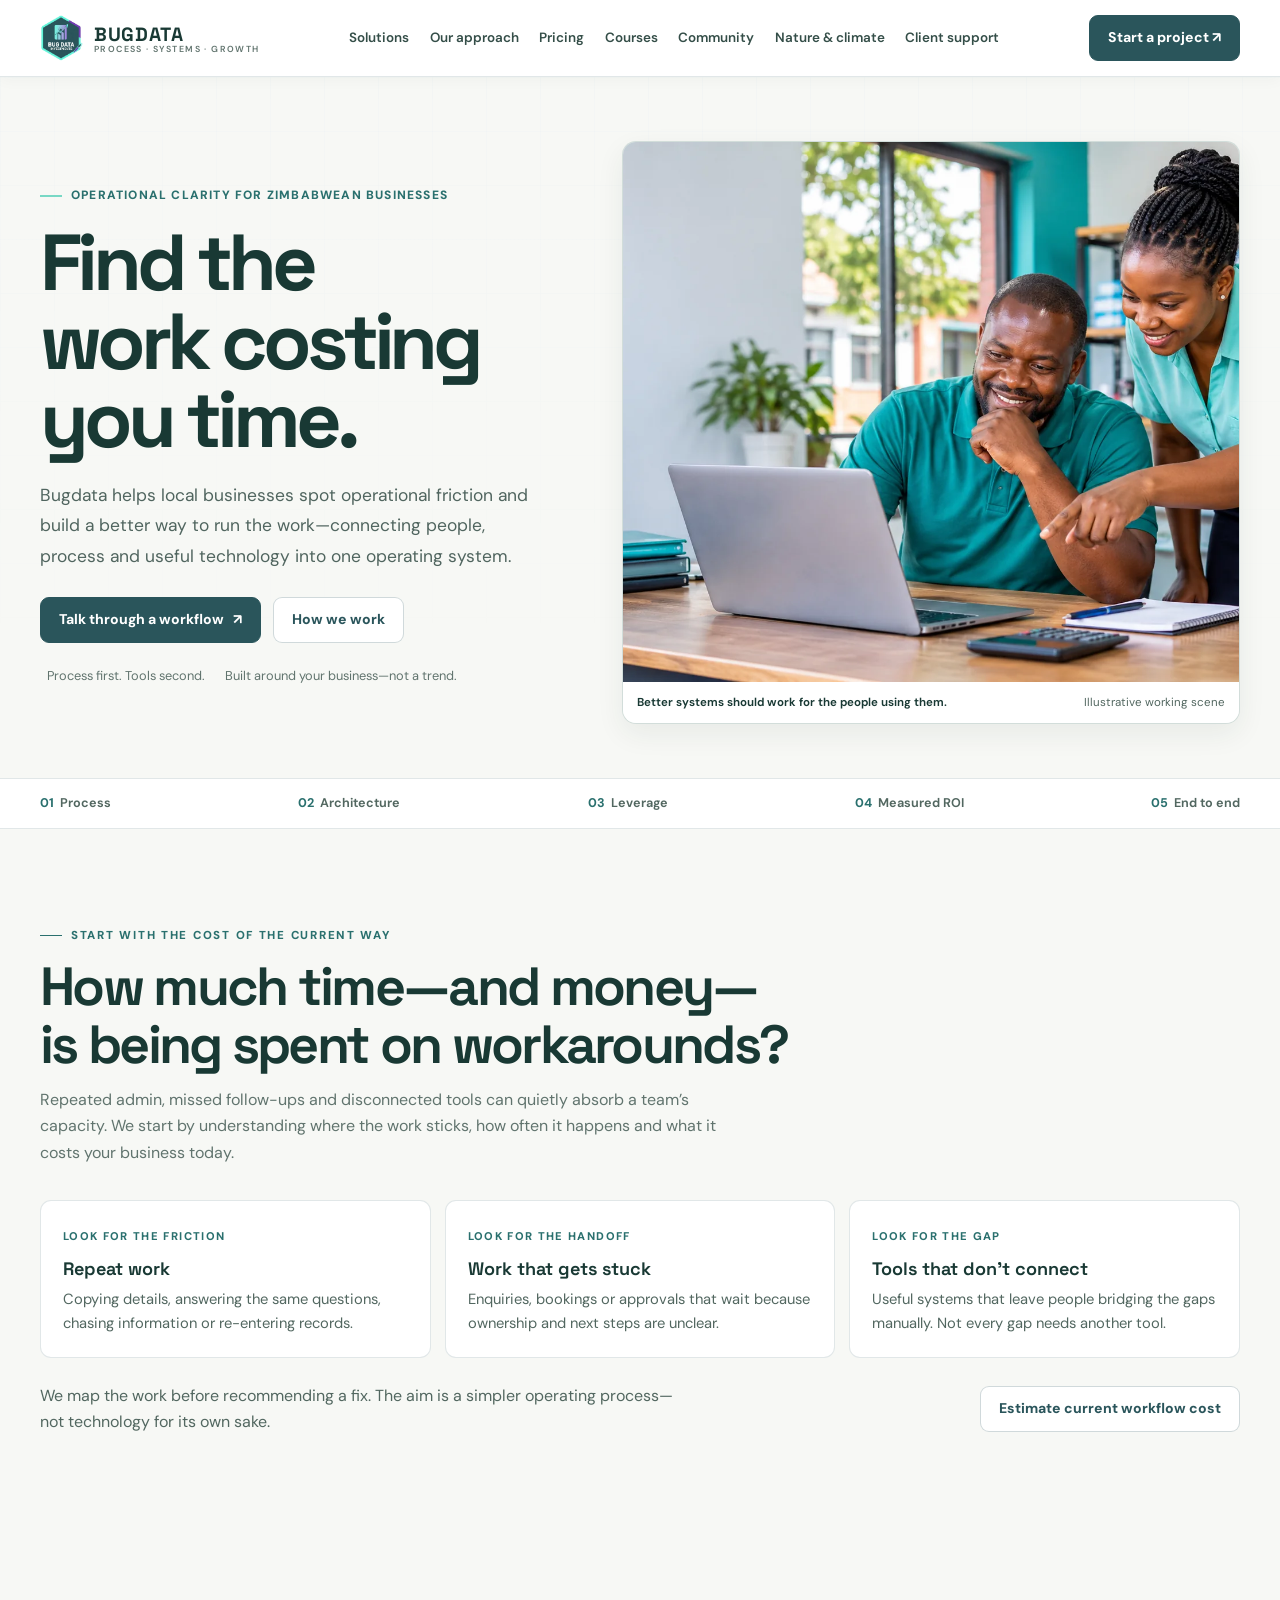
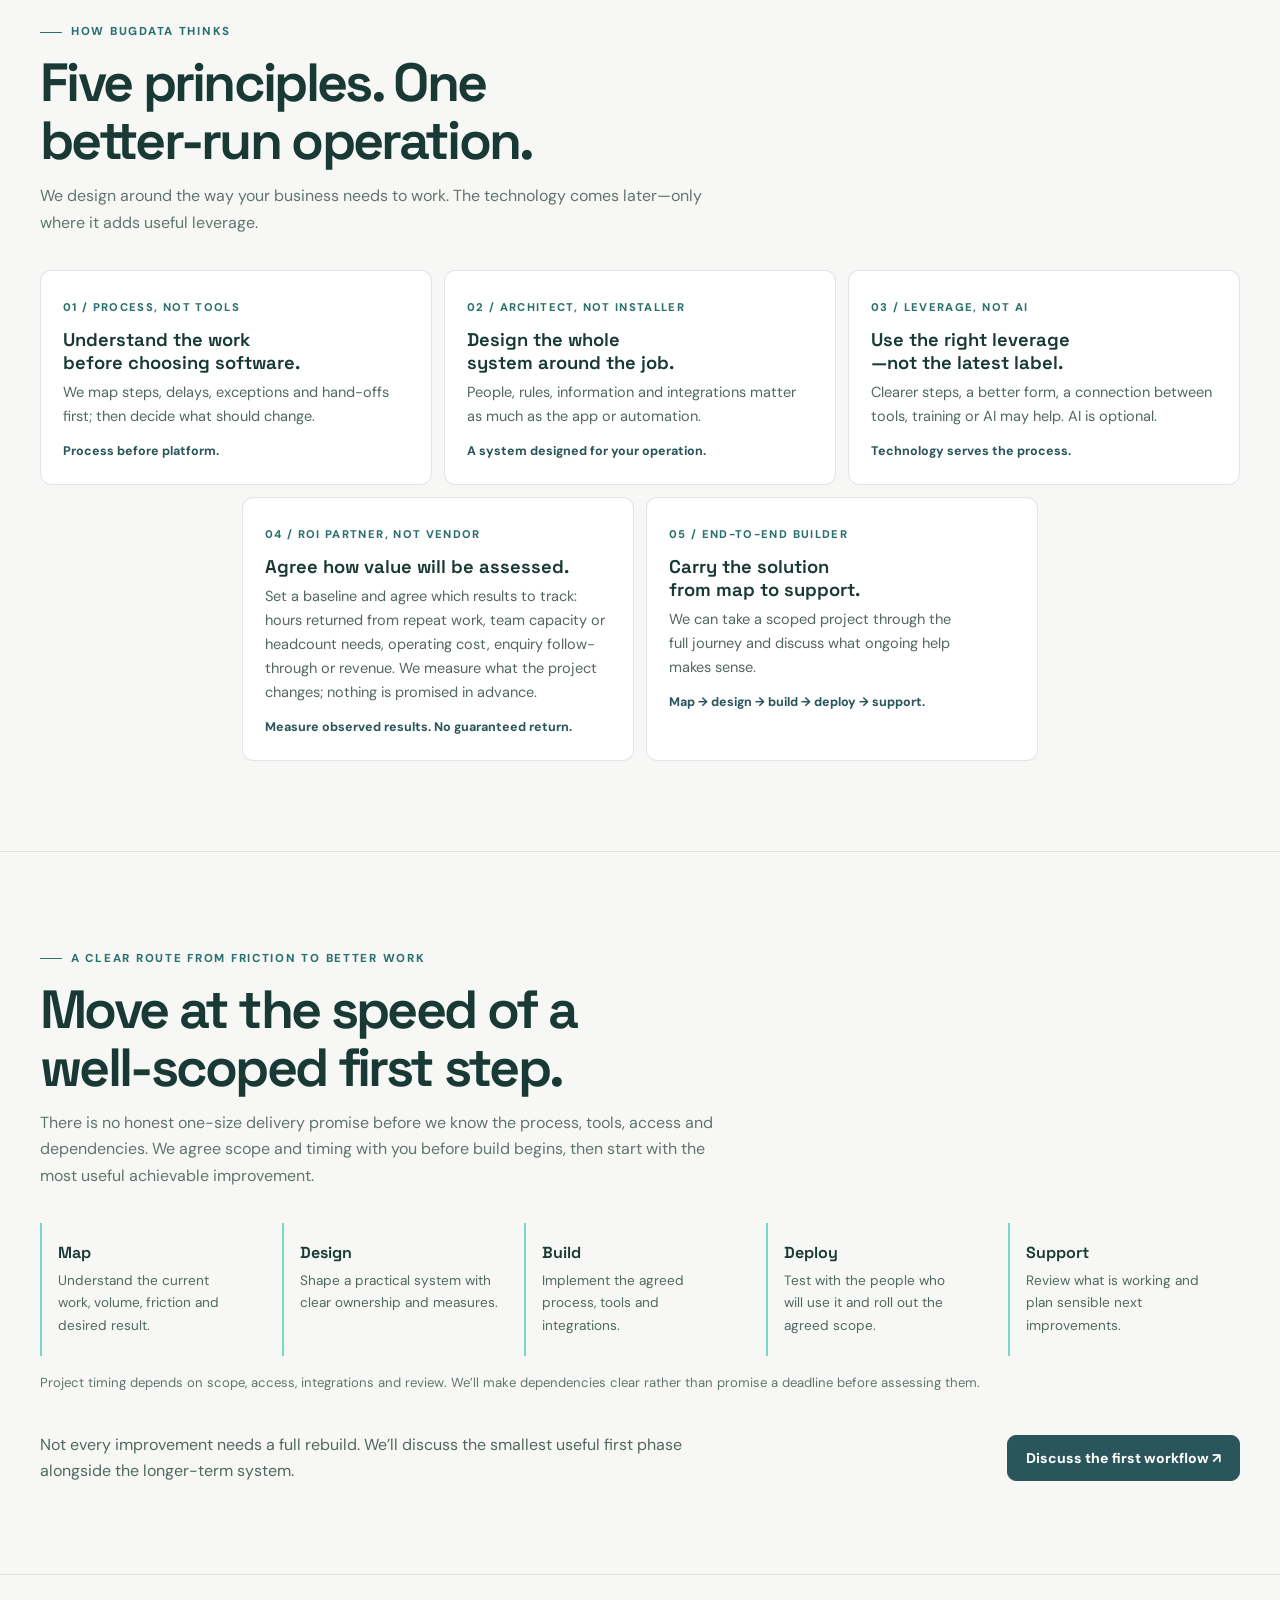
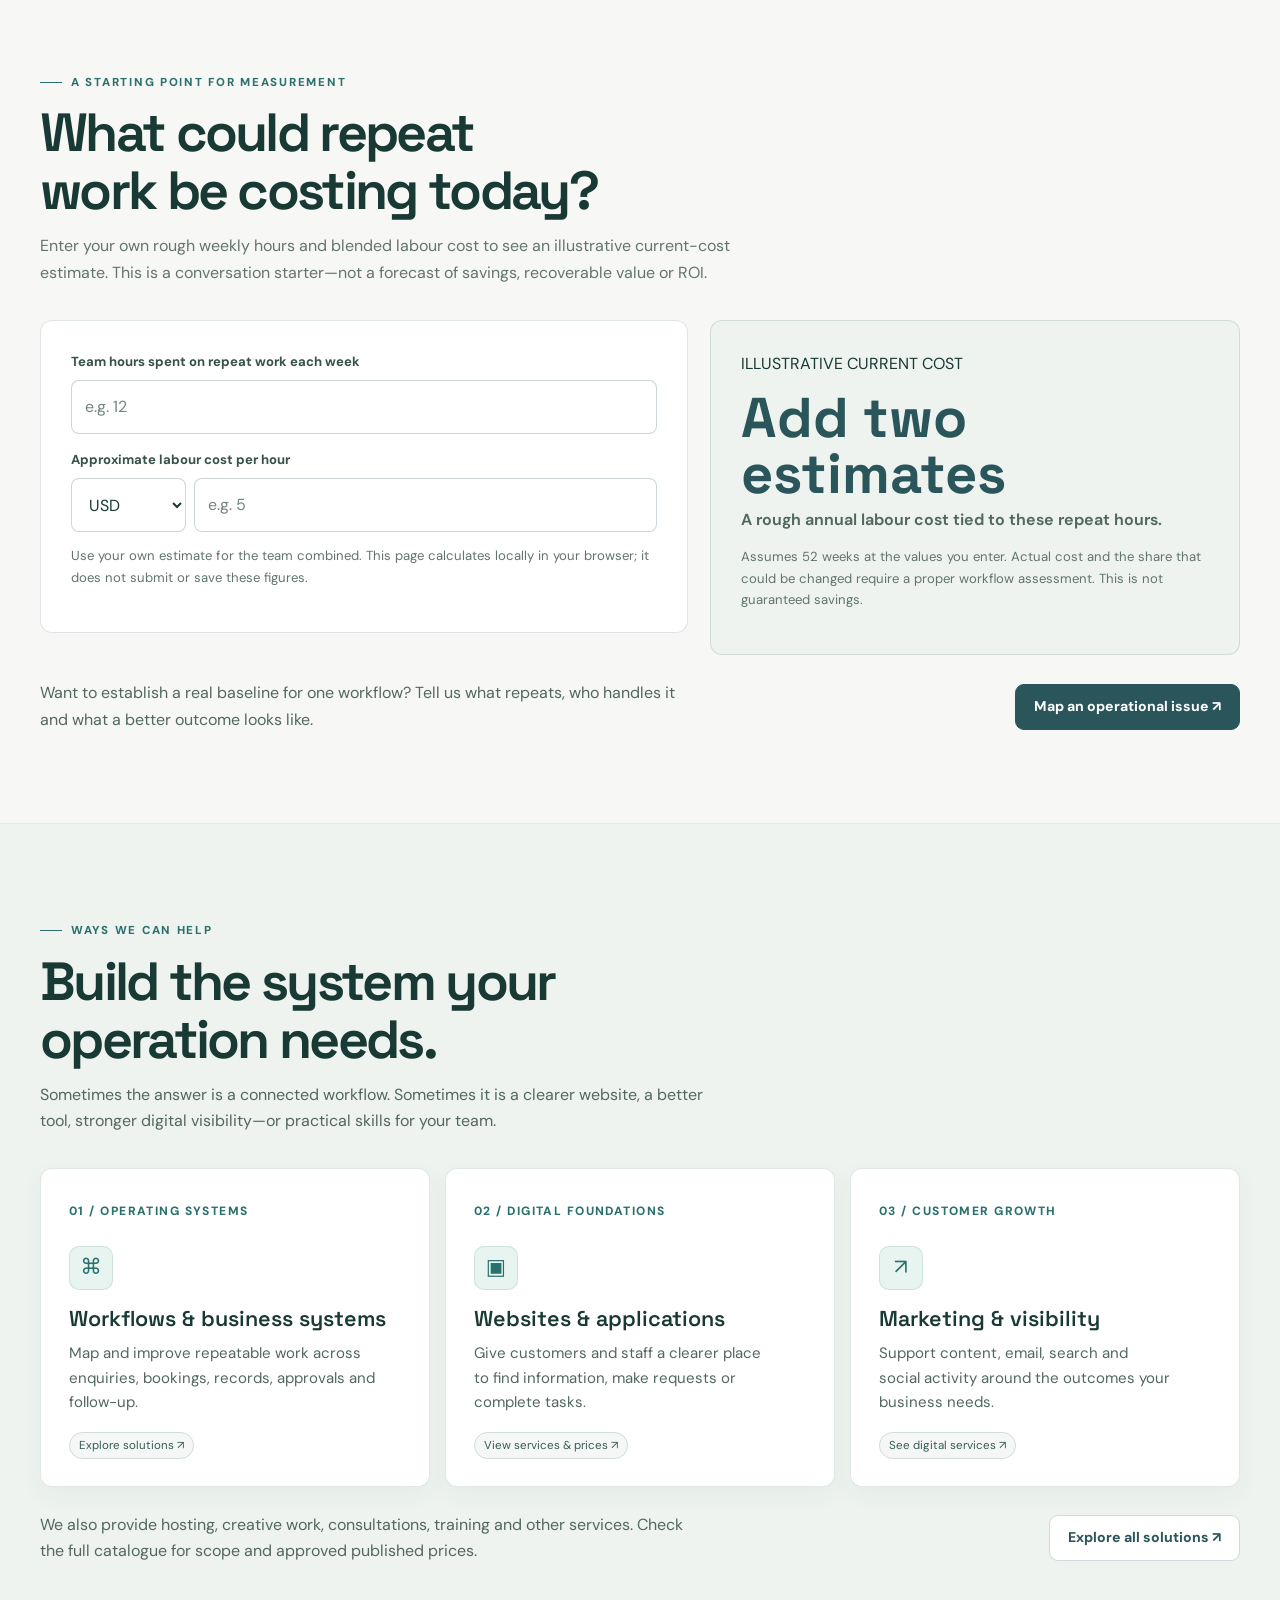
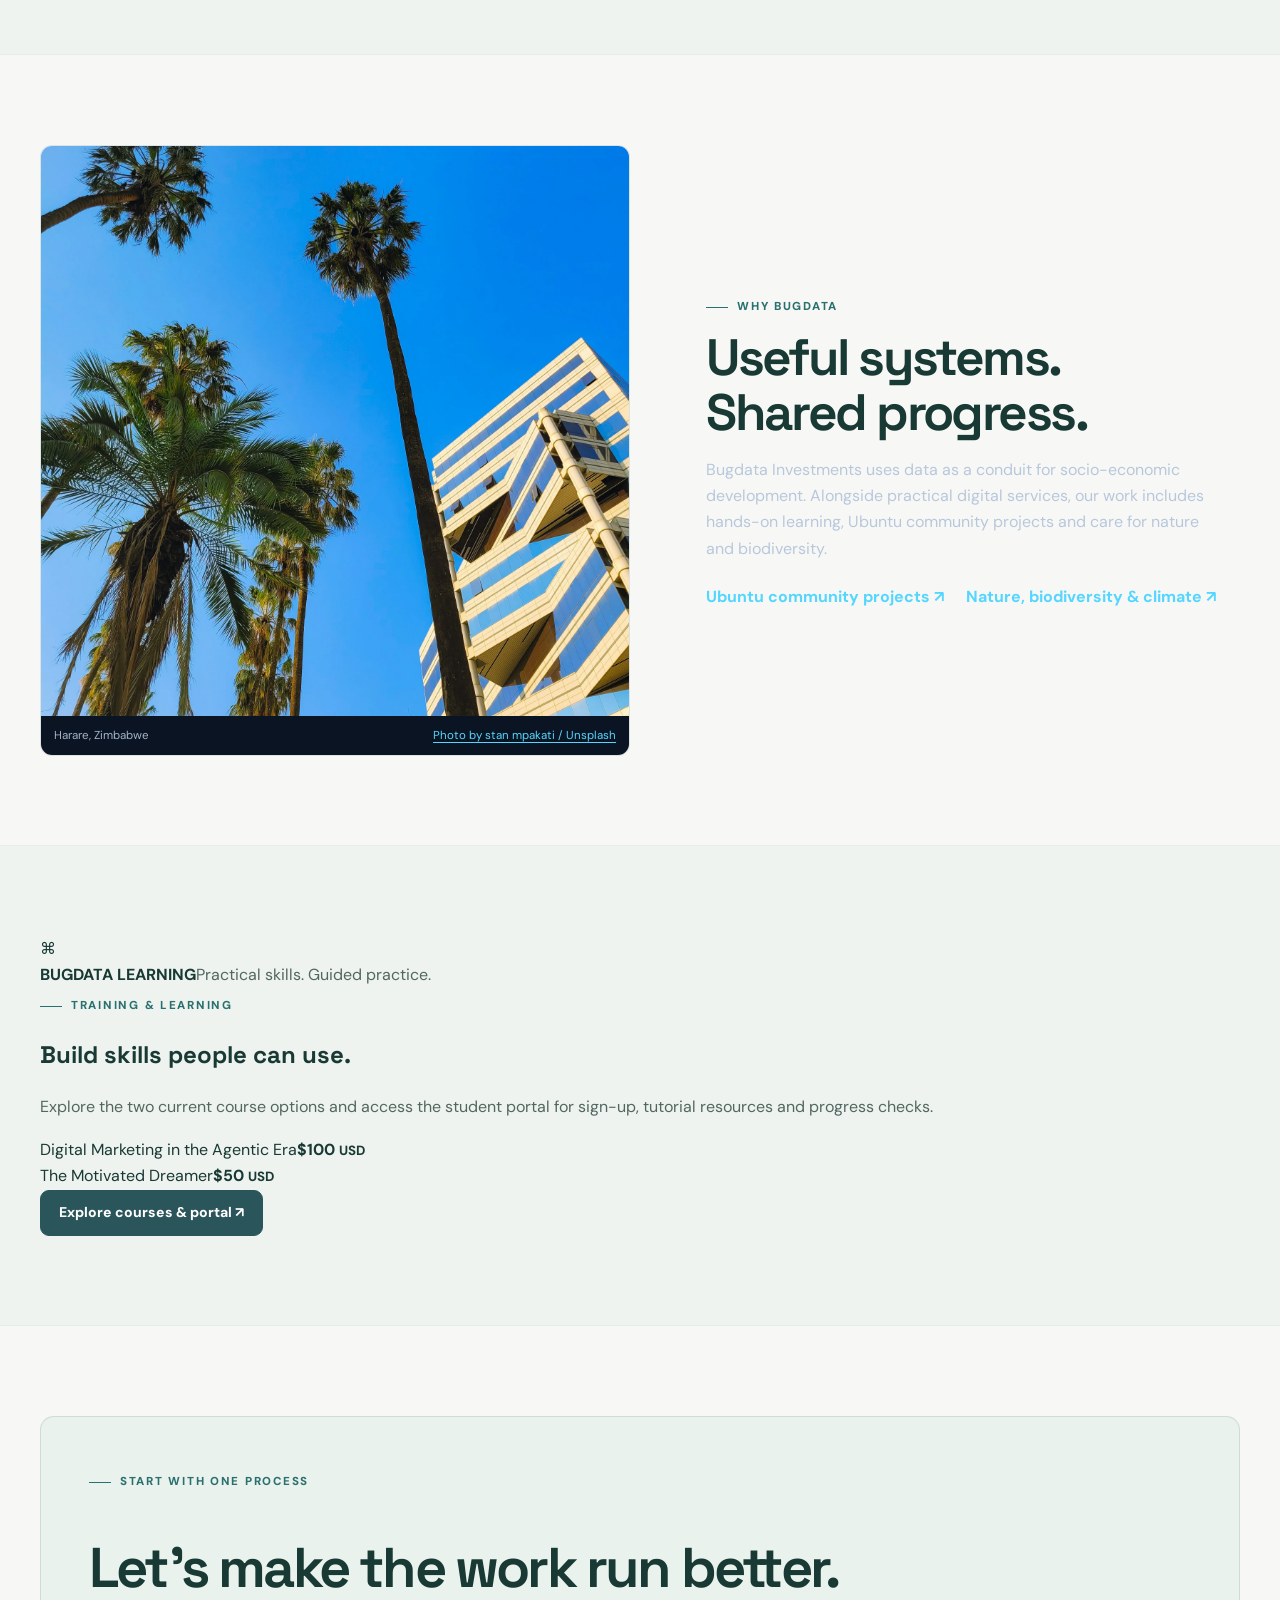
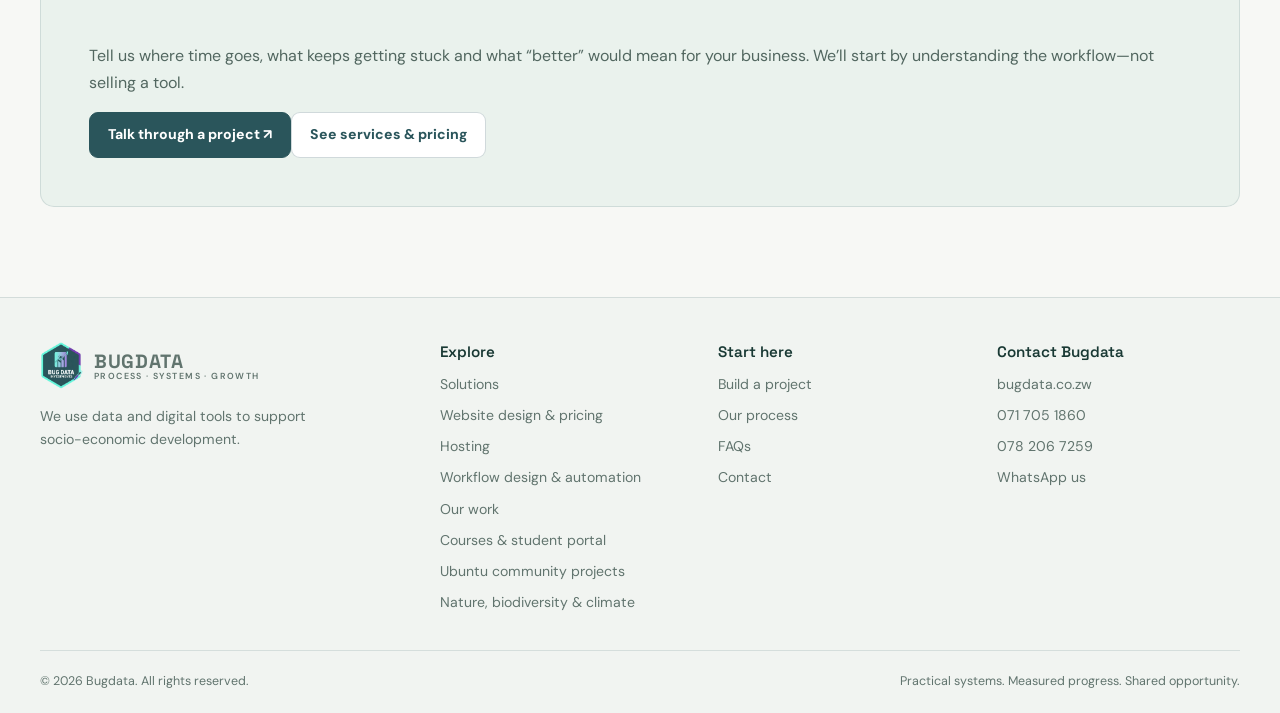
==== commit 2b693a3b: "Use supplied homepage image and add support metadata" ====
--- a/index.html
+++ b/index.html
@@ -106,8 +106,8 @@
         <div class="micro-proof"><span><i class="signal" aria-hidden="true"></i>Process first. Tools second.</span><span>Built around your business—not a trend.</span></div>
       </div>
       <figure class="visual hero-image-frame">
-        <img class="home-hero-image" src="assets/images/people-learning-iwaria-inc.webp" alt="Two people reviewing information together on a tablet" width="2200" height="1467" fetchpriority="high" decoding="async">
-        <figcaption><span>Better systems should work for the people using them.</span><span>Illustrative photo · <a href="https://unsplash.com/photos/M7ALc3UuX_g" target="_blank" rel="noopener noreferrer">Iwaria Inc. / Unsplash</a></span></figcaption>
+        <img class="home-hero-image" src="assets/images/bugdata-local-business-hero.webp" alt="Two coworkers review a laptop together at a shop counter" width="1672" height="941" fetchpriority="high" decoding="async">
+        <figcaption><span>Better systems should work for the people using them.</span><span>Illustrative working scene</span></figcaption>
       </figure>
     </div>
   </section>
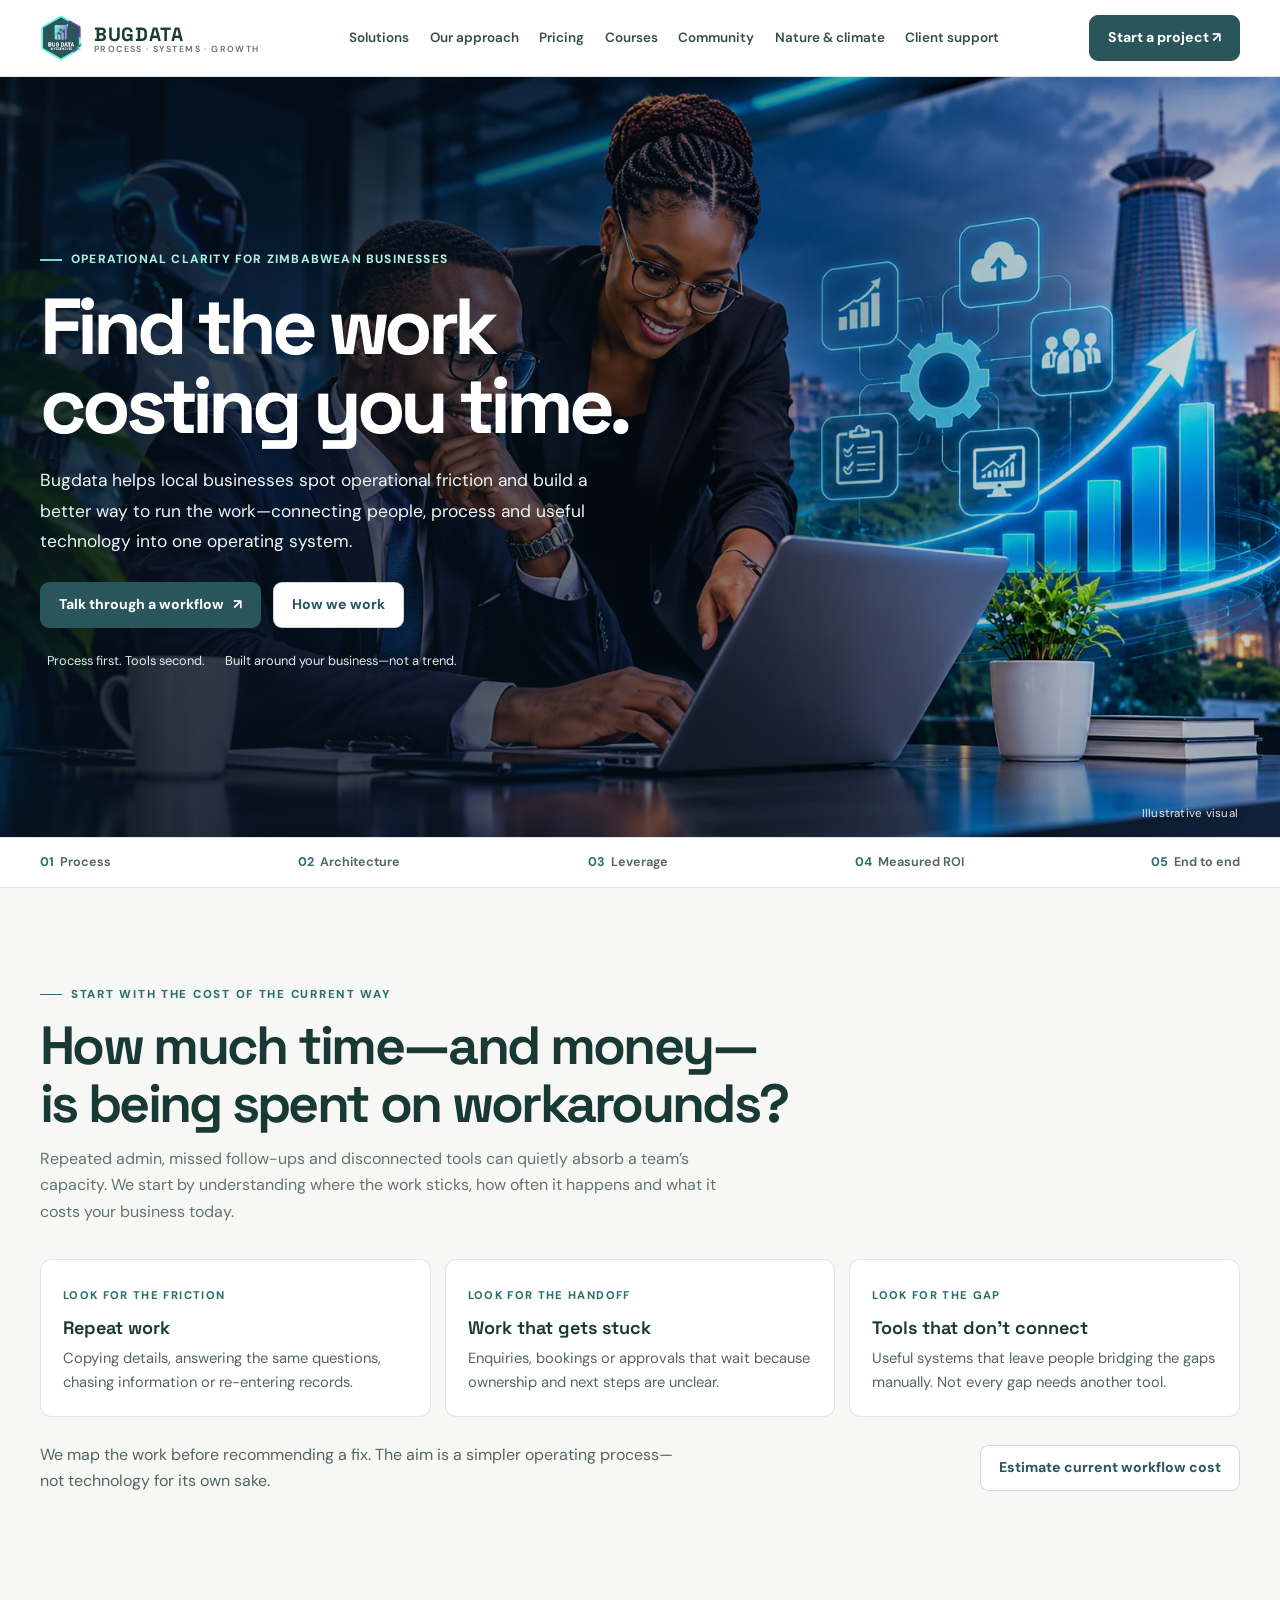
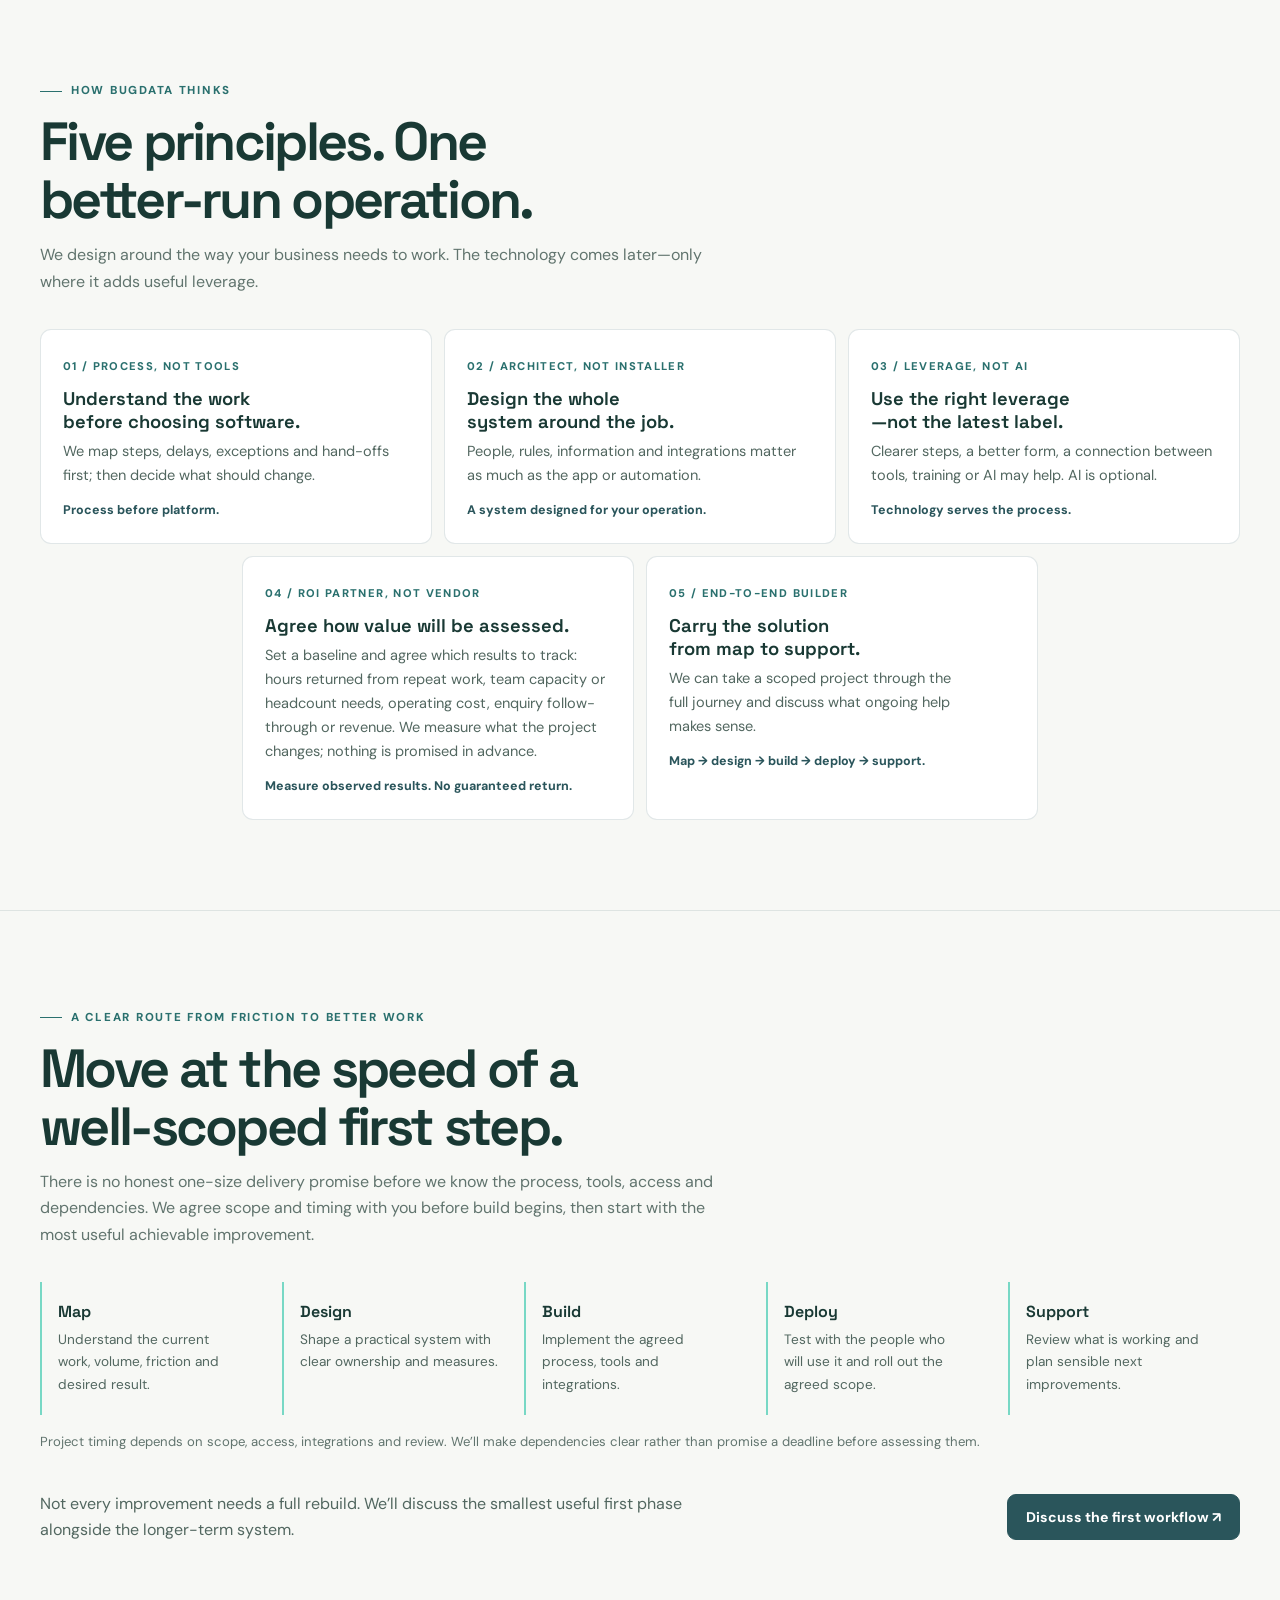
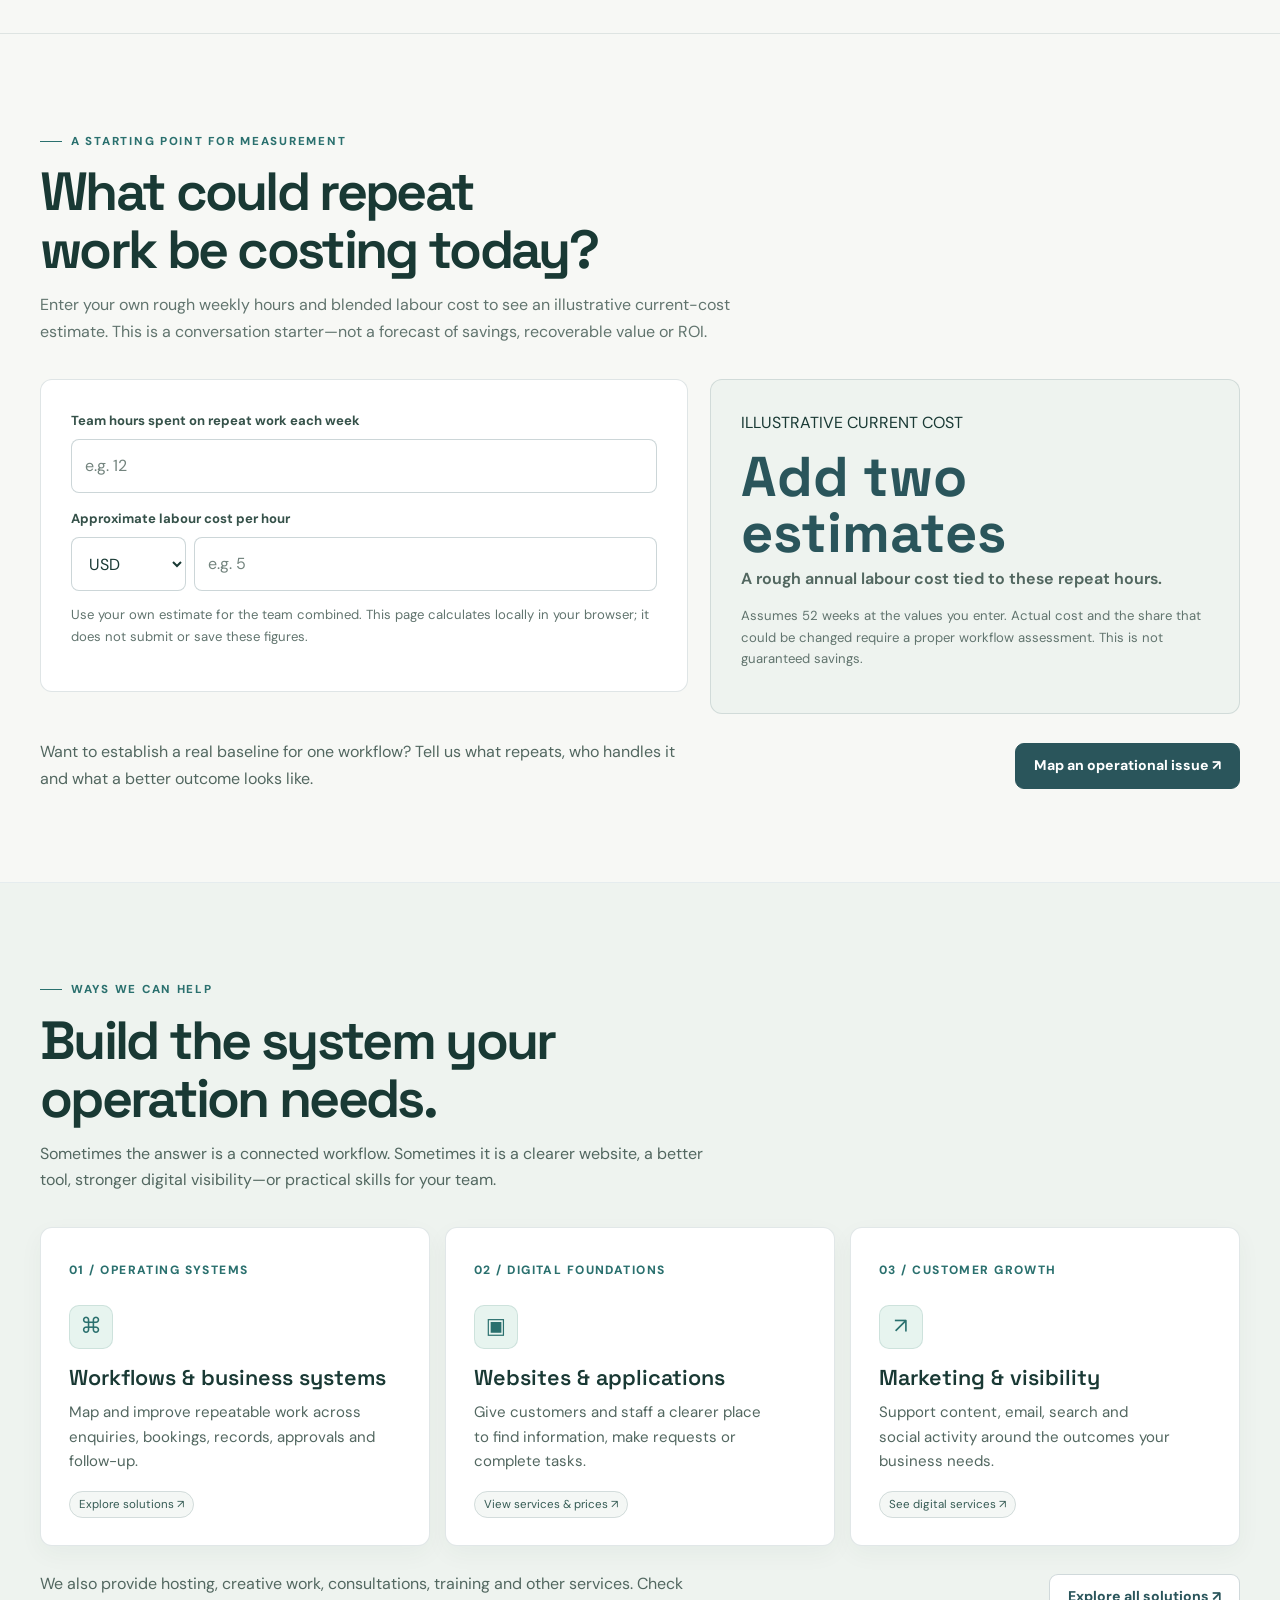
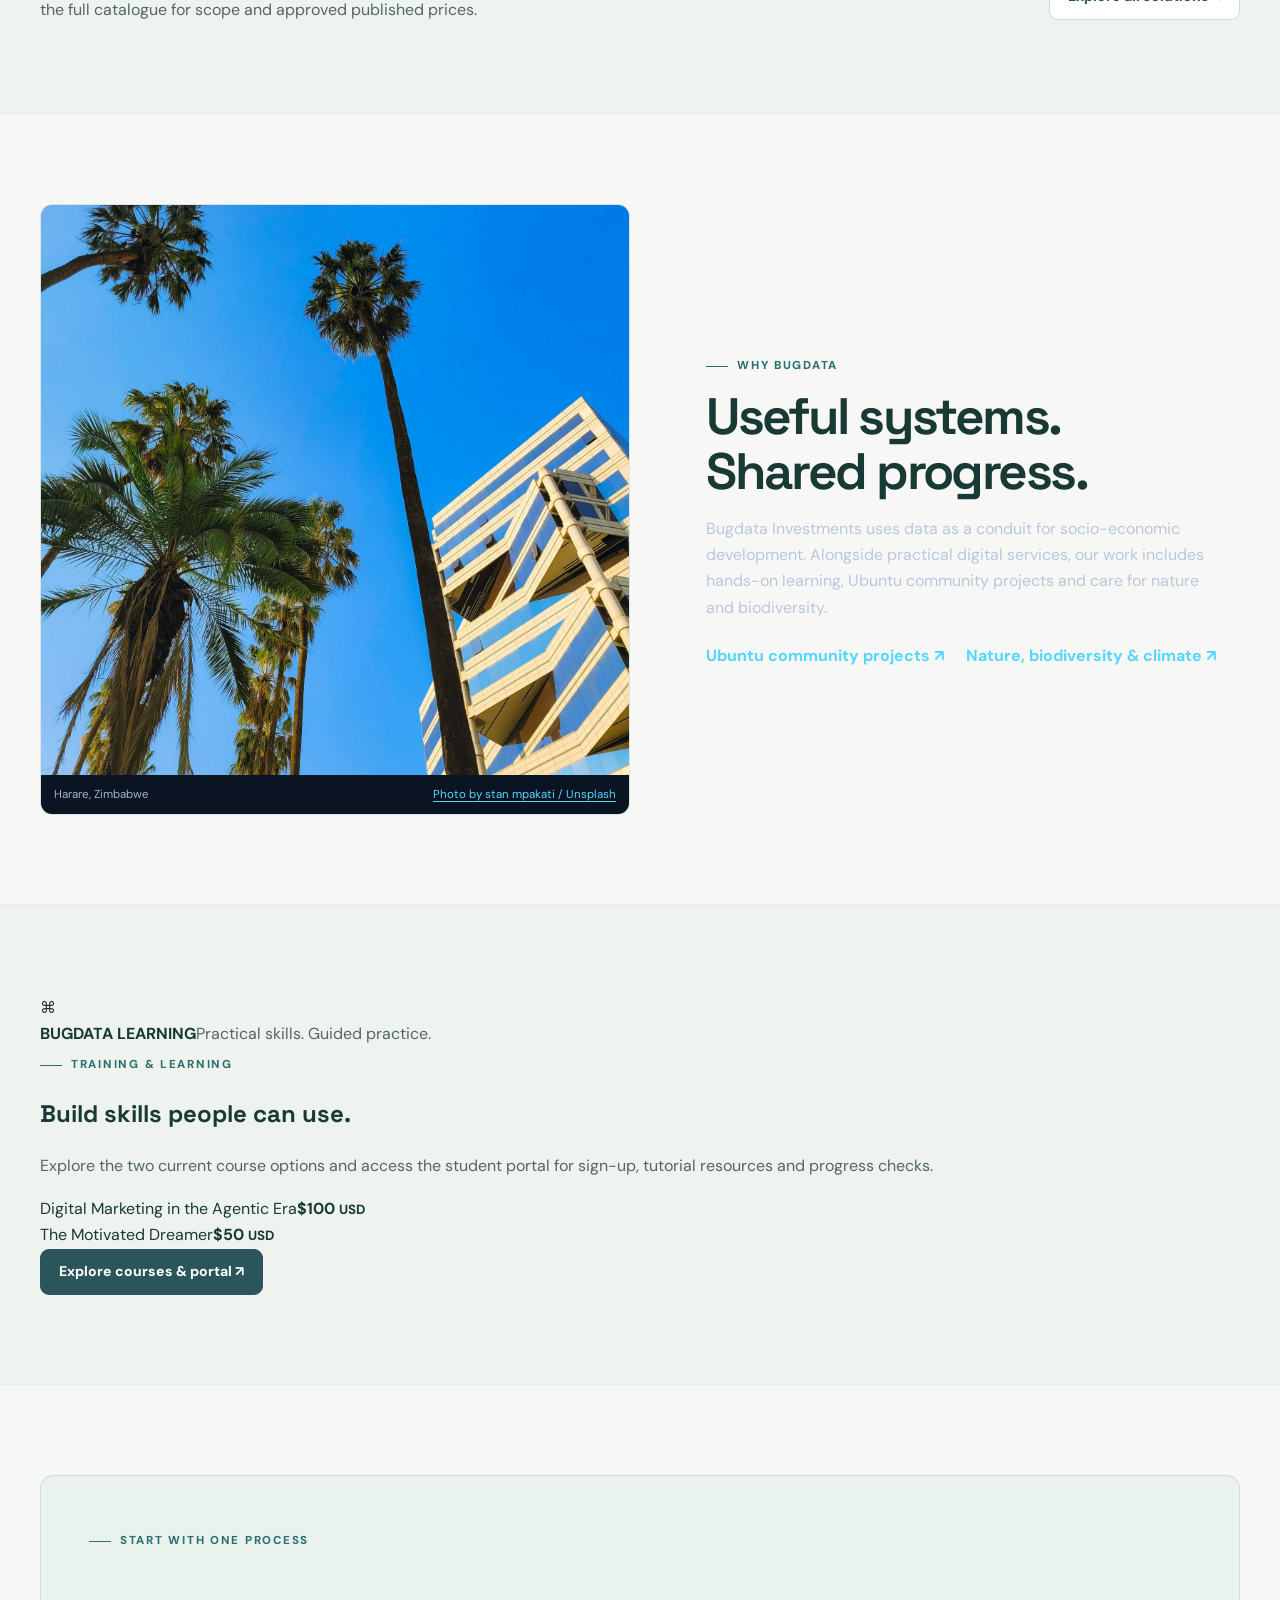
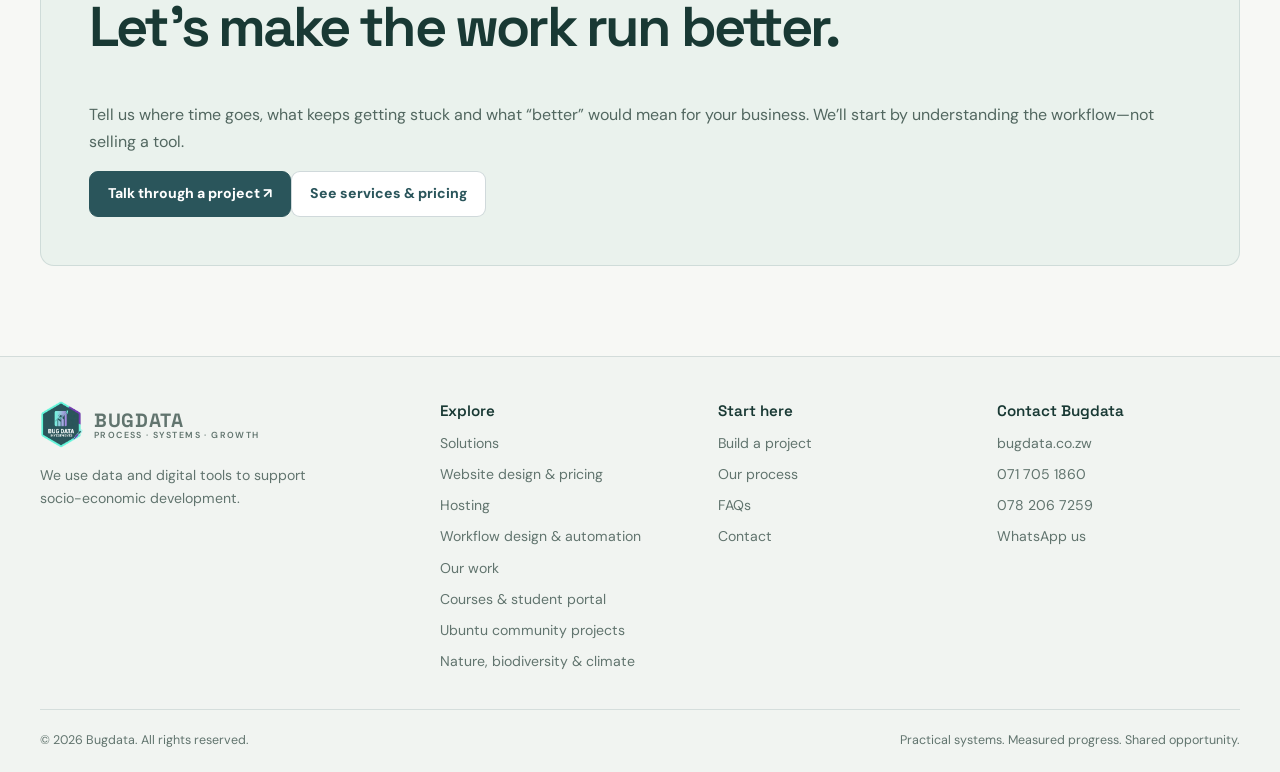
==== commit a05f23b6: "Use uploaded GitHub image for homepage hero" ====
--- a/index.html
+++ b/index.html
@@ -91,9 +91,11 @@
 </head>
 <body>
 <a class="skip-link" href="#main">Skip to content</a>
-<header class="nav"><div class="wrap nav-inner"><a class="brand" href="index.html" aria-label="Bugdata home"><img class="brand-logo" src="assets/bugdata-logo.png" alt="Bugdata Investments logo" width="48" height="52"><span>BUGDATA<small>PROCESS · SYSTEMS · GROWTH</small></span></a><nav class="nav-links" id="navLinks" aria-label="Main navigation"><a href="solutions.html">Solutions</a><a href="process.html">Our approach</a><a href="website-design.html">Pricing</a><a href="courses.html">Courses</a><a href="community.html">Community</a><a href="nature.html">Nature &amp; climate</a><a href="support.html">Client support</a></nav><a class="btn btn-primary btn-small nav-cta" href="start-project.html">Start a project ↗</a><button class="menu-btn" id="menuBtn" aria-label="Open navigation" aria-expanded="false" type="button" aria-controls="navLinks">☰</button></div></header>
+  <header class="nav"><div class="wrap nav-inner"><a class="brand" href="index.html" aria-label="Bugdata home"><img class="brand-logo" src="assets/bugdata-logo.png" alt="Bugdata Investments logo" width="48" height="52"><span>BUGDATA<small>PROCESS · SYSTEMS · GROWTH</small></span></a><nav class="nav-links" id="navLinks" aria-label="Main navigation"><a href="solutions.html">Solutions</a><a href="process.html">Our approach</a><a href="website-design.html">Pricing</a><a href="courses.html">Courses</a><a href="community.html">Community</a><a href="nature.html">Nature &amp; climate</a><a href="support.html">Client support</a></nav><a class="btn btn-primary btn-small nav-cta" href="start-project.html">Start a project ↗</a><button class="menu-btn" id="menuBtn" aria-label="Open navigation" aria-expanded="false" type="button" aria-controls="navLinks">☰</button></div></header>
 <main id="main">
   <section class="hero" id="home">
+    <img class="hero-background" src="assets/images/bugdata-hero-github-upload.webp" alt="" aria-hidden="true" width="1672" height="941" fetchpriority="high" decoding="async">
+    <div class="hero-image-scrim" aria-hidden="true"></div>
     <div class="wrap hero-grid">
       <div class="hero-content">
         <span class="ops-signal">Operational clarity for Zimbabwean businesses</span>
@@ -105,11 +107,8 @@
         </div>
         <div class="micro-proof"><span><i class="signal" aria-hidden="true"></i>Process first. Tools second.</span><span>Built around your business—not a trend.</span></div>
       </div>
-      <figure class="visual hero-image-frame">
-        <img class="home-hero-image" src="assets/images/bugdata-local-business-hero.webp" alt="Two coworkers review a laptop together at a shop counter" width="1672" height="941" fetchpriority="high" decoding="async">
-        <figcaption><span>Better systems should work for the people using them.</span><span>Illustrative working scene</span></figcaption>
-      </figure>
-    </div>
+    </div>
+    <span class="hero-image-note">Illustrative visual</span>
   </section>
 
   <div class="ops-ticker" aria-label="Bugdata's five positioning pillars">
--- a/assets/operations-refresh.css
+++ b/assets/operations-refresh.css
@@ -240,3 +240,90 @@
 @media (prefers-reduced-motion: reduce) {
   *, *::before, *::after { animation: none !important; scroll-behavior: auto !important; transition-duration: .01ms !important; }
 }
+
+/* Keep the expanded mobile menu aligned with the light site theme and readable. */
+@media (max-width: 980px) {
+  .nav-links.open, .bd-links.bd-open {
+    background: #fff !important;
+    color: #193934 !important;
+    border-bottom: 1px solid rgba(42,85,91,.16) !important;
+    box-shadow: 0 12px 24px rgba(24,58,48,.08);
+  }
+  .nav-links.open a, .bd-links.bd-open a {
+    color: #193934 !important;
+    border-bottom-color: rgba(42,85,91,.14) !important;
+  }
+  .nav-links.open a:hover, .nav-links.open a:focus-visible,
+  .nav-links.open a[aria-current="page"],
+  .bd-links.bd-open a:hover, .bd-links.bd-open a:focus-visible,
+  .bd-links.bd-open a[aria-current="page"] {
+    color: #2a706e !important;
+  }
+}
+
+/* Full-bleed homepage hero: user-supplied image behind the original copy and CTAs. */
+#home.hero {
+  position: relative !important;
+  isolation: isolate;
+  overflow: hidden;
+  display: flex !important;
+  align-items: center;
+  min-height: min(760px, calc(100svh - 78px)) !important;
+  padding: clamp(58px, 8vw, 104px) 0 !important;
+  background: #071522 !important;
+}
+#home .hero-background {
+  position: absolute;
+  inset: 0;
+  z-index: 0;
+  display: block;
+  width: 100%;
+  height: 100%;
+  object-fit: cover;
+  object-position: center 48%;
+}
+#home .hero-image-scrim {
+  position: absolute;
+  inset: 0;
+  z-index: 1;
+  pointer-events: none;
+  background: linear-gradient(90deg, rgba(5,17,29,.84) 0%, rgba(5,17,29,.74) 28%, rgba(5,17,29,.50) 52%, rgba(5,17,29,.22) 74%, rgba(5,17,29,.12) 100%), linear-gradient(0deg, rgba(5,17,29,.28), transparent 42%, rgba(5,17,29,.08));
+}
+#home .hero-grid {
+  position: relative;
+  z-index: 2;
+  display: block !important;
+  width: min(var(--max),calc(100% - 40px));
+}
+#home .hero-content { max-width: 720px; }
+#home .ops-signal { color: #a9f0df !important; }
+#home.hero h1 { color: #fff !important; }
+#home.hero .hero-copy { color: #edf5f4 !important; }
+#home .micro-proof { color: #e1ece9 !important; }
+#home .signal { background: #78d8c5 !important; }
+#home .hero-image-note {
+  position: absolute;
+  right: clamp(16px,4vw,42px);
+  bottom: 14px;
+  z-index: 2;
+  color: rgba(255,255,255,.88);
+  font-size: .72rem;
+  letter-spacing: .02em;
+  text-shadow: 0 1px 8px rgba(0,0,0,.55);
+}
+@media (max-width: 760px) {
+  #home.hero {
+    min-height: max(660px, calc(100svh - 70px)) !important;
+    padding: 58px 0 68px !important;
+  }
+  #home .hero-grid { width: min(var(--max),calc(100% - 32px)); }
+  #home .hero-background { object-position: 51% center; }
+  #home .hero-image-scrim {
+    background: linear-gradient(180deg, rgba(5,17,29,.82) 0%, rgba(5,17,29,.76) 54%, rgba(5,17,29,.68) 100%), linear-gradient(90deg, rgba(5,17,29,.3), transparent 75%);
+  }
+  #home .hero-content { max-width: 620px; }
+}
+@media (max-width: 420px) {
+  #home .hero-background { object-position: 50% center; }
+  #home.hero h1 { font-size: clamp(2.55rem,12vw,3.2rem) !important; }
+}
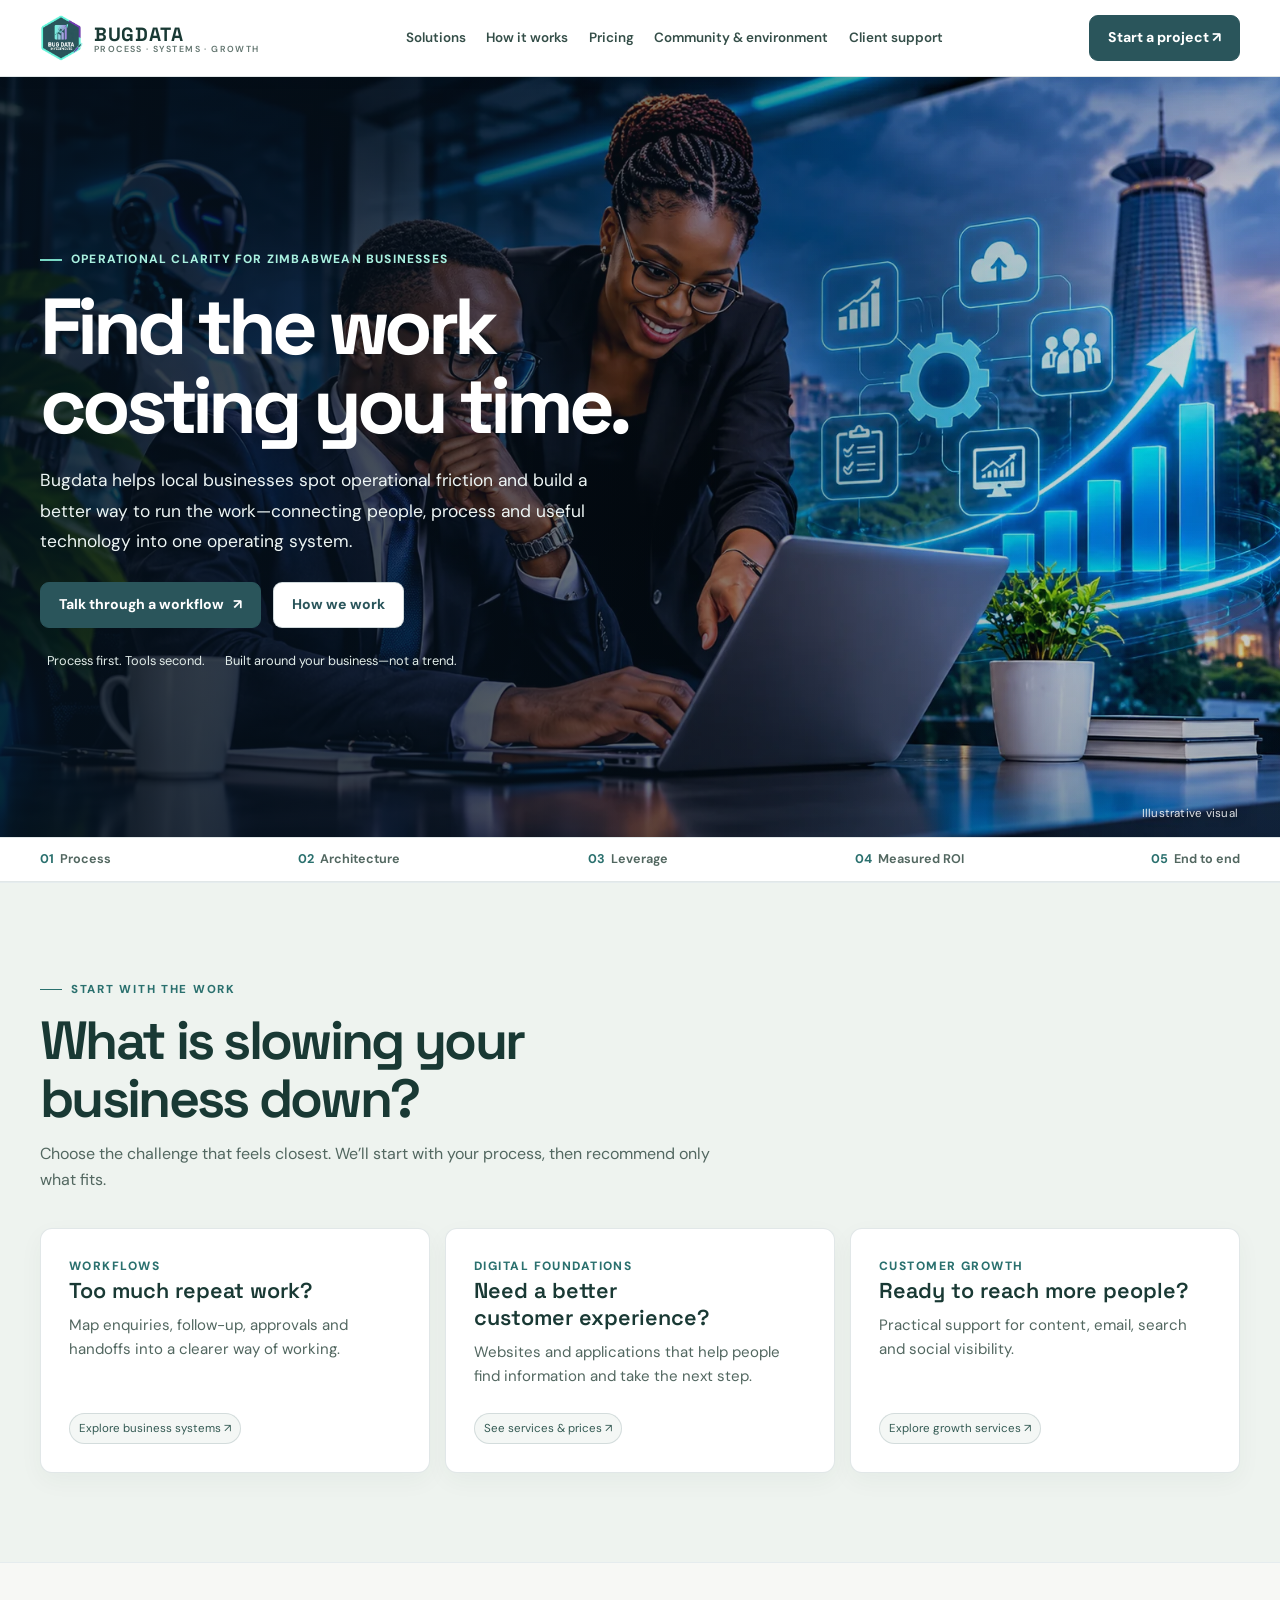
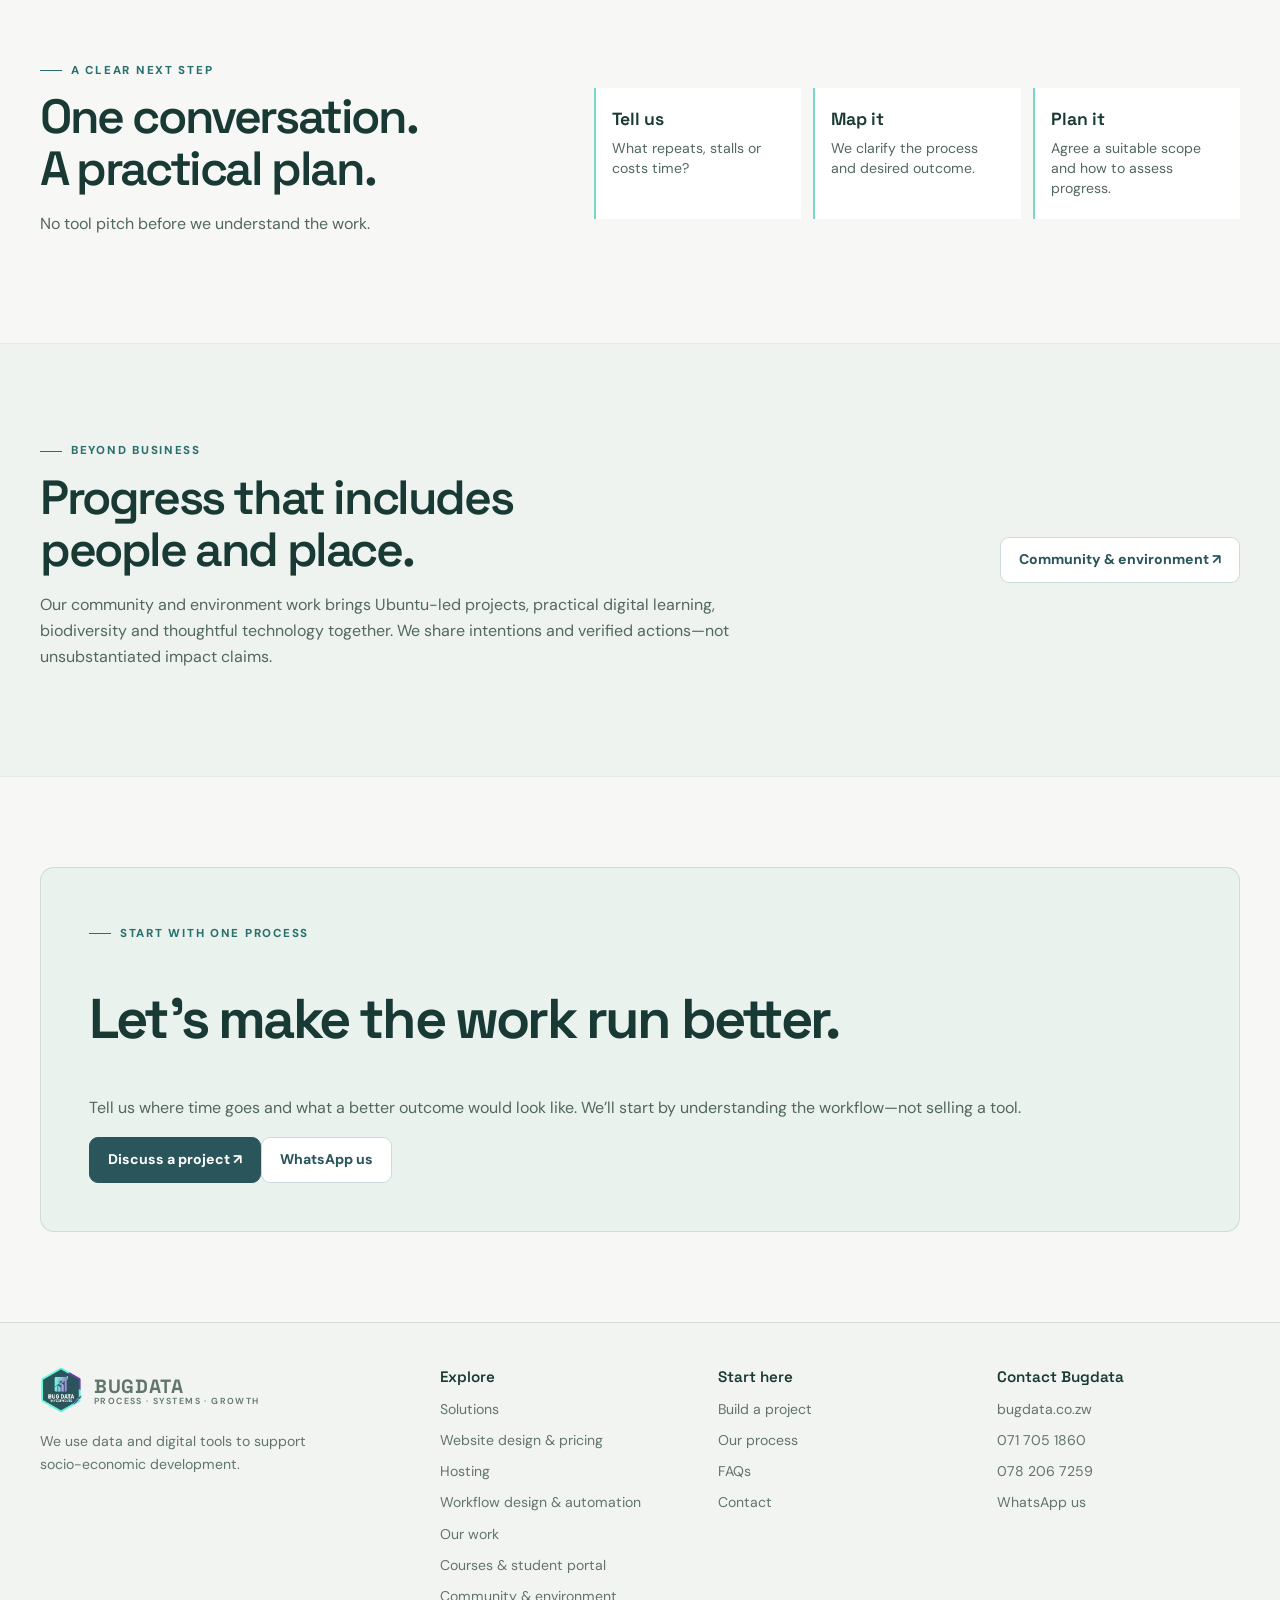
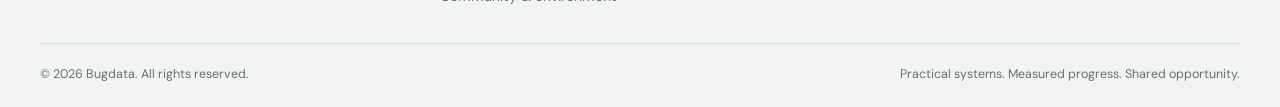
==== commit 0cef1240: "Simplify website for lead generation" ====
--- a/index.html
+++ b/index.html
@@ -91,7 +91,7 @@
 </head>
 <body>
 <a class="skip-link" href="#main">Skip to content</a>
-  <header class="nav"><div class="wrap nav-inner"><a class="brand" href="index.html" aria-label="Bugdata home"><img class="brand-logo" src="assets/bugdata-logo.png" alt="Bugdata Investments logo" width="48" height="52"><span>BUGDATA<small>PROCESS · SYSTEMS · GROWTH</small></span></a><nav class="nav-links" id="navLinks" aria-label="Main navigation"><a href="solutions.html">Solutions</a><a href="process.html">Our approach</a><a href="website-design.html">Pricing</a><a href="courses.html">Courses</a><a href="community.html">Community</a><a href="nature.html">Nature &amp; climate</a><a href="support.html">Client support</a></nav><a class="btn btn-primary btn-small nav-cta" href="start-project.html">Start a project ↗</a><button class="menu-btn" id="menuBtn" aria-label="Open navigation" aria-expanded="false" type="button" aria-controls="navLinks">☰</button></div></header>
+  <header class="nav"><div class="wrap nav-inner"><a class="brand" href="index.html" aria-label="Bugdata home"><img class="brand-logo" src="assets/bugdata-logo.png" alt="Bugdata Investments logo" width="48" height="52"><span>BUGDATA<small>PROCESS · SYSTEMS · GROWTH</small></span></a><nav class="nav-links" id="navLinks" aria-label="Main navigation"><a href="solutions.html">Solutions</a><a href="process.html">How it works</a><a href="website-design.html">Pricing</a><a href="community.html">Community &amp; environment</a><a href="support.html">Client support</a></nav><a class="btn btn-primary btn-small nav-cta" href="start-project.html">Start a project ↗</a><button class="menu-btn" id="menuBtn" aria-label="Open navigation" aria-expanded="false" type="button" aria-controls="navLinks">☰</button></div></header>
 <main id="main">
   <section class="hero" id="home">
     <img class="hero-background" src="assets/images/bugdata-hero-github-upload.webp" alt="" aria-hidden="true" width="1672" height="941" fetchpriority="high" decoding="async">
@@ -115,93 +115,34 @@
     <div class="wrap"><span><b>01</b>Process</span><span><b>02</b>Architecture</span><span><b>03</b>Leverage</span><span><b>04</b>Measured ROI</span><span><b>05</b>End to end</span></div>
   </div>
 
-  <section class="section ops-issue" id="waste">
+  <section class="section alt" id="services">
     <div class="wrap">
-      <div class="section-head"><span class="eyebrow">Start with the cost of the current way</span><h2>How much time—and money—is being spent on workarounds?</h2><p>Repeated admin, missed follow-ups and disconnected tools can quietly absorb a team’s capacity. We start by understanding where the work sticks, how often it happens and what it costs your business today.</p></div>
-      <div class="ops-three">
-        <article class="ops-point"><span class="ops-index">LOOK FOR THE FRICTION</span><h3>Repeat work</h3><p>Copying details, answering the same questions, chasing information or re-entering records.</p></article>
-        <article class="ops-point"><span class="ops-index">LOOK FOR THE HANDOFF</span><h3>Work that gets stuck</h3><p>Enquiries, bookings or approvals that wait because ownership and next steps are unclear.</p></article>
-        <article class="ops-point"><span class="ops-index">LOOK FOR THE GAP</span><h3>Tools that don’t connect</h3><p>Useful systems that leave people bridging the gaps manually. Not every gap needs another tool.</p></article>
-      </div>
-      <div class="ops-next"><p>We map the work before recommending a fix. The aim is a simpler operating process—not technology for its own sake.</p><a class="btn btn-ghost" href="#estimate">Estimate current workflow cost</a></div>
-    </div>
-  </section>
-
-  <section class="section" id="positioning">
-    <div class="wrap">
-      <div class="section-head"><span class="eyebrow">How Bugdata thinks</span><h2>Five principles. One better-run operation.</h2><p>We design around the way your business needs to work. The technology comes later—only where it adds useful leverage.</p></div>
-      <div class="ops-pillars">
-        <article class="ops-pillar"><span class="ops-index">01 / PROCESS, NOT TOOLS</span><h3>Understand the work before choosing software.</h3><p>We map steps, delays, exceptions and hand-offs first; then decide what should change.</p><span class="ops-contrast">Process before platform.</span></article>
-        <article class="ops-pillar"><span class="ops-index">02 / ARCHITECT, NOT INSTALLER</span><h3>Design the whole system around the job.</h3><p>People, rules, information and integrations matter as much as the app or automation.</p><span class="ops-contrast">A system designed for your operation.</span></article>
-        <article class="ops-pillar"><span class="ops-index">03 / LEVERAGE, NOT AI</span><h3>Use the right leverage—not the latest label.</h3><p>Clearer steps, a better form, a connection between tools, training or AI may help. AI is optional.</p><span class="ops-contrast">Technology serves the process.</span></article>
-        <article class="ops-pillar"><span class="ops-index">04 / ROI PARTNER, NOT VENDOR</span><h3>Agree how value will be assessed.</h3><p>Set a baseline and agree which results to track: hours returned from repeat work, team capacity or headcount needs, operating cost, enquiry follow-through or revenue. We measure what the project changes; nothing is promised in advance.</p><span class="ops-contrast">Measure observed results. No guaranteed return.</span></article>
-        <article class="ops-pillar"><span class="ops-index">05 / END-TO-END BUILDER</span><h3>Carry the solution from map to support.</h3><p>We can take a scoped project through the full journey and discuss what ongoing help makes sense.</p><span class="ops-contrast">Map → design → build → deploy → support.</span></article>
+      <div class="section-head"><span class="eyebrow">Start with the work</span><h2>What is slowing your business down?</h2><p>Choose the challenge that feels closest. We’ll start with your process, then recommend only what fits.</p></div>
+      <div class="service-grid">
+        <a class="service-card" href="solutions.html"><span class="num">WORKFLOWS</span><h3>Too much repeat work?</h3><p>Map enquiries, follow-up, approvals and handoffs into a clearer way of working.</p><span class="tag">Explore business systems ↗</span></a>
+        <a class="service-card" href="website-design.html#services"><span class="num">DIGITAL FOUNDATIONS</span><h3>Need a better customer experience?</h3><p>Websites and applications that help people find information and take the next step.</p><span class="tag">See services &amp; prices ↗</span></a>
+        <a class="service-card" href="website-design.html#services"><span class="num">CUSTOMER GROWTH</span><h3>Ready to reach more people?</h3><p>Practical support for content, email, search and social visibility.</p><span class="tag">Explore growth services ↗</span></a>
       </div>
     </div>
   </section>
 
-  <section class="section ops-method" id="approach">
-    <div class="wrap">
-      <div class="section-head"><span class="eyebrow">A clear route from friction to better work</span><h2>Move at the speed of a well-scoped first step.</h2><p>There is no honest one-size delivery promise before we know the process, tools, access and dependencies. We agree scope and timing with you before build begins, then start with the most useful achievable improvement.</p></div>
-      <div class="ops-steps">
-        <article class="ops-step"><strong>Map</strong><p>Understand the current work, volume, friction and desired result.</p></article>
-        <article class="ops-step"><strong>Design</strong><p>Shape a practical system with clear ownership and measures.</p></article>
-        <article class="ops-step"><strong>Build</strong><p>Implement the agreed process, tools and integrations.</p></article>
-        <article class="ops-step"><strong>Deploy</strong><p>Test with the people who will use it and roll out the agreed scope.</p></article>
-        <article class="ops-step"><strong>Support</strong><p>Review what is working and plan sensible next improvements.</p></article>
-      </div>
-      <p class="ops-caution">Project timing depends on scope, access, integrations and review. We’ll make dependencies clear rather than promise a deadline before assessing them.</p>
-      <div class="ops-next"><p>Not every improvement needs a full rebuild. We’ll discuss the smallest useful first phase alongside the longer-term system.</p><a class="btn btn-primary" href="start-project.html#builder">Discuss the first workflow ↗</a></div>
+  <section class="section" id="approach">
+    <div class="wrap quick-method">
+      <div><span class="eyebrow">A clear next step</span><h2>One conversation. A practical plan.</h2><p class="muted">No tool pitch before we understand the work.</p></div>
+      <ol class="quick-method-steps"><li><b>Tell us</b><span>What repeats, stalls or costs time?</span></li><li><b>Map it</b><span>We clarify the process and desired outcome.</span></li><li><b>Plan it</b><span>Agree a suitable scope and how to assess progress.</span></li></ol>
     </div>
   </section>
 
-  <section class="section" id="estimate">
-    <div class="wrap">
-      <div class="section-head"><span class="eyebrow">A starting point for measurement</span><h2>What could repeat work be costing today?</h2><p>Enter your own rough weekly hours and blended labour cost to see an illustrative current-cost estimate. This is a conversation starter—not a forecast of savings, recoverable value or ROI.</p></div>
-      <div class="ops-estimator">
-        <form class="ops-calc-form" id="opsEstimator" onsubmit="return false">
-          <div class="field"><label for="repeatHours">Team hours spent on repeat work each week</label><input id="repeatHours" name="hours" type="number" min="0" max="100000" step="0.5" inputmode="decimal" placeholder="e.g. 12" aria-describedby="estimatorNote"></div>
-          <div class="field"><label for="hourlyCost">Approximate labour cost per hour</label><div class="ops-cost-input"><select id="costCurrency" name="currency" aria-label="Currency"><option value="USD" selected>USD</option><option value="Local">Local currency</option></select><input id="hourlyCost" name="cost" type="number" min="0" max="100000000" step="0.01" inputmode="decimal" placeholder="e.g. 5"></div></div>
-          <p class="ops-result-note" id="estimatorNote">Use your own estimate for the team combined. This page calculates locally in your browser; it does not submit or save these figures.</p>
-        </form>
-        <div class="ops-calc-result" aria-live="polite" aria-atomic="true"><span class="ops-index">ILLUSTRATIVE CURRENT COST</span><output id="annualCost">Add two estimates</output><span class="ops-result-label" id="annualCostLabel">A rough annual labour cost tied to these repeat hours.</span><p class="ops-result-note">Assumes 52 weeks at the values you enter. Actual cost and the share that could be changed require a proper workflow assessment. This is not guaranteed savings.</p></div>
-      </div>
-      <div class="ops-next"><p>Want to establish a real baseline for one workflow? Tell us what repeats, who handles it and what a better outcome looks like.</p><a class="btn btn-primary" href="start-project.html#builder">Map an operational issue ↗</a></div>
-    </div>
-  </section>
-
-  <section class="section alt" id="services">
-    <div class="wrap">
-      <div class="section-head"><span class="eyebrow">Ways we can help</span><h2>Build the system your operation needs.</h2><p>Sometimes the answer is a connected workflow. Sometimes it is a clearer website, a better tool, stronger digital visibility—or practical skills for your team.</p></div>
-      <div class="service-grid">
-        <a class="service-card" href="solutions.html"><span class="num">01 / OPERATING SYSTEMS</span><div class="service-icon" aria-hidden="true">⌘</div><h3>Workflows &amp; business systems</h3><p>Map and improve repeatable work across enquiries, bookings, records, approvals and follow-up.</p><span class="tag">Explore solutions ↗</span></a>
-        <a class="service-card" href="website-design.html#services"><span class="num">02 / DIGITAL FOUNDATIONS</span><div class="service-icon" aria-hidden="true">▣</div><h3>Websites &amp; applications</h3><p>Give customers and staff a clearer place to find information, make requests or complete tasks.</p><span class="tag">View services &amp; prices ↗</span></a>
-        <a class="service-card" href="website-design.html#services"><span class="num">03 / CUSTOMER GROWTH</span><div class="service-icon" aria-hidden="true">↗</div><h3>Marketing &amp; visibility</h3><p>Support content, email, search and social activity around the outcomes your business needs.</p><span class="tag">See digital services ↗</span></a>
-      </div>
-      <div class="ops-next"><p>We also provide hosting, creative work, consultations, training and other services. Check the full catalogue for scope and approved published prices.</p><a class="btn btn-ghost" href="solutions.html">Explore all solutions ↗</a></div>
-    </div>
-  </section>
-
-  <section class="section" id="about">
-    <div class="wrap origin-grid">
-      <figure class="origin-image"><img src="assets/images/harare-architecture-stan-mpakati.webp" alt="A modern building and palm trees beneath a bright Harare sky" width="1650" height="2200" loading="lazy" decoding="async"><figcaption class="image-credit"><span>Harare, Zimbabwe</span><span><a href="https://unsplash.com/photos/51veJOrfB94" target="_blank" rel="noopener noreferrer">Photo by stan mpakati / Unsplash</a></span></figcaption></figure>
-      <div class="origin-copy"><span class="eyebrow">Why Bugdata</span><h2>Useful systems. Shared progress.</h2><p>Bugdata Investments uses data as a conduit for socio-economic development. Alongside practical digital services, our work includes hands-on learning, Ubuntu community projects and care for nature and biodiversity.</p><div class="origin-links"><a href="community.html">Ubuntu community projects ↗</a><a href="nature.html">Nature, biodiversity &amp; climate ↗</a></div></div>
-    </div>
-  </section>
-
-  <section class="section alt" id="training">
-    <div class="wrap training-grid">
-      <div class="training-art" role="img" aria-label="Abstract digital learning illustration"><div><div class="big" aria-hidden="true">⌘</div><b>BUGDATA LEARNING</b><span class="muted">Practical skills. Guided practice.</span></div></div>
-      <div><span class="eyebrow">Training &amp; learning</span><h2>Build skills people can use.</h2><p class="muted">Explore the two current course options and access the student portal for sign-up, tutorial resources and progress checks.</p><div class="course-fees"><div><span>Digital Marketing in the Agentic Era</span><strong>$100 <small>USD</small></strong></div><div><span>The Motivated Dreamer</span><strong>$50 <small>USD</small></strong></div></div><a class="btn btn-primary" href="courses.html#course-catalog">Explore courses &amp; portal ↗</a></div>
-    </div>
+  <section class="section alt" id="impact">
+    <div class="wrap compact-impact"><div><span class="eyebrow">Beyond business</span><h2>Progress that includes people and place.</h2><p class="muted">Our community and environment work brings Ubuntu-led projects, practical digital learning, biodiversity and thoughtful technology together. We share intentions and verified actions—not unsubstantiated impact claims.</p></div><a class="btn btn-ghost" href="community.html">Community &amp; environment ↗</a></div>
   </section>
 
   <section class="section" id="contact">
-    <div class="wrap"><div class="cta"><div><span class="eyebrow">Start with one process</span><h2>Let’s make the work run better.</h2><p class="muted">Tell us where time goes, what keeps getting stuck and what “better” would mean for your business. We’ll start by understanding the workflow—not selling a tool.</p></div><div class="cta-actions"><a class="btn btn-primary" href="start-project.html#builder">Talk through a project ↗</a><a class="btn btn-ghost" href="website-design.html">See services &amp; pricing</a></div></div></div>
+    <div class="wrap"><div class="cta"><div><span class="eyebrow">Start with one process</span><h2>Let’s make the work run better.</h2><p class="muted">Tell us where time goes and what a better outcome would look like. We’ll start by understanding the workflow—not selling a tool.</p></div><div class="cta-actions"><a class="btn btn-primary" href="start-project.html#builder">Discuss a project ↗</a><a class="btn btn-ghost" href="https://wa.me/263717051860?text=Hello%20Bugdata%2C%20I%27d%20like%20to%20discuss%20a%20business%20workflow.">WhatsApp us</a></div></div></div>
   </section>
 </main>
 <script src="assets/ops-estimator.js" defer></script>
-<footer class="footer"><div class="wrap"><div class="footer-grid"><div><a class="brand" href="index.html"><img class="brand-logo" src="assets/bugdata-logo.png" alt="Bugdata Investments logo" width="48" height="52"><span>BUGDATA<small>PROCESS · SYSTEMS · GROWTH</small></span></a><p style="max-width:280px;margin-top:16px">We use data and digital tools to support socio-economic development.</p></div><div><h4>Explore</h4><div class="footer-links"><a href="solutions.html">Solutions</a><a href="website-design.html">Website design &amp; pricing</a><a href="hosting.html">Hosting</a><a href="ai-automation.html">Workflow design &amp; automation</a><a href="our-work.html">Our work</a><a href="courses.html">Courses &amp; student portal</a><a href="community.html">Ubuntu community projects</a><a href="nature.html">Nature, biodiversity &amp; climate</a></div></div><div><h4>Start here</h4><div class="footer-links"><a href="start-project.html">Build a project</a><a href="process.html">Our process</a><a href="faq.html">FAQs</a><a href="start-project.html#contact">Contact</a></div></div><div><h4>Contact Bugdata</h4><div class="footer-links"><a href="https://www.bugdata.co.zw/">bugdata.co.zw</a><a href="tel:+263717051860">071 705 1860</a><a href="tel:+263782067259">078 206 7259</a><a href="https://wa.me/263717051860">WhatsApp us</a></div></div></div><div class="copyright"><span>© <span id="year"></span> Bugdata. All rights reserved.</span><span>Practical systems. Measured progress. Shared opportunity.</span></div></div></footer>
+<footer class="footer"><div class="wrap"><div class="footer-grid"><div><a class="brand" href="index.html"><img class="brand-logo" src="assets/bugdata-logo.png" alt="Bugdata Investments logo" width="48" height="52"><span>BUGDATA<small>PROCESS · SYSTEMS · GROWTH</small></span></a><p style="max-width:280px;margin-top:16px">We use data and digital tools to support socio-economic development.</p></div><div><h4>Explore</h4><div class="footer-links"><a href="solutions.html">Solutions</a><a href="website-design.html">Website design &amp; pricing</a><a href="hosting.html">Hosting</a><a href="ai-automation.html">Workflow design &amp; automation</a><a href="our-work.html">Our work</a><a href="courses.html">Courses &amp; student portal</a><a href="community.html">Community &amp; environment</a></div></div><div><h4>Start here</h4><div class="footer-links"><a href="start-project.html">Build a project</a><a href="process.html">Our process</a><a href="faq.html">FAQs</a><a href="start-project.html#contact">Contact</a></div></div><div><h4>Contact Bugdata</h4><div class="footer-links"><a href="https://www.bugdata.co.zw/">bugdata.co.zw</a><a href="tel:+263717051860">071 705 1860</a><a href="tel:+263782067259">078 206 7259</a><a href="https://wa.me/263717051860">WhatsApp us</a></div></div></div><div class="copyright"><span>© <span id="year"></span> Bugdata. All rights reserved.</span><span>Practical systems. Measured progress. Shared opportunity.</span></div></div></footer>
 <script>
 const menuBtn=document.getElementById('menuBtn'),navLinks=document.getElementById('navLinks');
 if(menuBtn&&navLinks){menuBtn.addEventListener('click',()=>{const open=navLinks.classList.toggle('open');menuBtn.setAttribute('aria-expanded',String(open));menuBtn.setAttribute('aria-label',open?'Close navigation':'Open navigation')});navLinks.querySelectorAll('a').forEach(a=>a.addEventListener('click',()=>{navLinks.classList.remove('open');menuBtn.setAttribute('aria-expanded','false');menuBtn.setAttribute('aria-label','Open navigation')}))}
--- a/assets/operations-refresh.css
+++ b/assets/operations-refresh.css
@@ -327,3 +327,23 @@
   #home .hero-background { object-position: 50% center; }
   #home.hero h1 { font-size: clamp(2.55rem,12vw,3.2rem) !important; }
 }
+
+/* Conversion-focused homepage: make the first few decisions quick and legible. */
+#services .service-grid { grid-template-columns: repeat(3, minmax(0,1fr)); }
+#services .service-card { display:flex; flex-direction:column; min-height:245px; text-decoration:none; }
+#services .service-card .tag { margin-top:auto; align-self:flex-start; }
+.quick-method { display:grid; grid-template-columns:.85fr 1.15fr; align-items:center; gap:clamp(28px,6vw,76px); }
+.quick-method h2, .compact-impact h2 { font:600 clamp(2rem,4vw,3rem)/1.08 'Space Grotesk',sans-serif; letter-spacing:-.05em; margin:12px 0; color:#193934; }
+.quick-method-steps { list-style:none; padding:0; margin:0; display:grid; grid-template-columns:repeat(3,minmax(0,1fr)); gap:12px; }
+.quick-method-steps li { min-height:128px; padding:20px 16px; border-left:2px solid #78d8c5; background:#fff; }
+.quick-method-steps b, .quick-method-steps span { display:block; }
+.quick-method-steps b { color:#193934; font:650 1.1rem 'Space Grotesk',sans-serif; margin-bottom:8px; }
+.quick-method-steps span { color:#526760; font-size:.88rem; line-height:1.45; }
+.compact-impact { display:flex; justify-content:space-between; gap:24px; align-items:center; }
+.compact-impact > div { max-width:700px; }
+.compact-impact .btn { flex:0 0 auto; }
+#home + .ops-ticker .wrap { padding-block:11px; }
+@media(max-width:760px) { #services .service-grid { grid-template-columns:1fr; } .quick-method { grid-template-columns:1fr; gap:18px; } .quick-method-steps { grid-template-columns:1fr; } .quick-method-steps li { min-height:0; padding:15px 16px; } .compact-impact { align-items:flex-start; flex-direction:column; } }
+/* Keep the dark brand-page hero title readable after shared heading colors are applied. */
+.bd-hero .bd-title { color: #fff !important; }
+.bd-hero .bd-title .accent { color: #a9f0df !important; -webkit-text-fill-color: #a9f0df !important; }
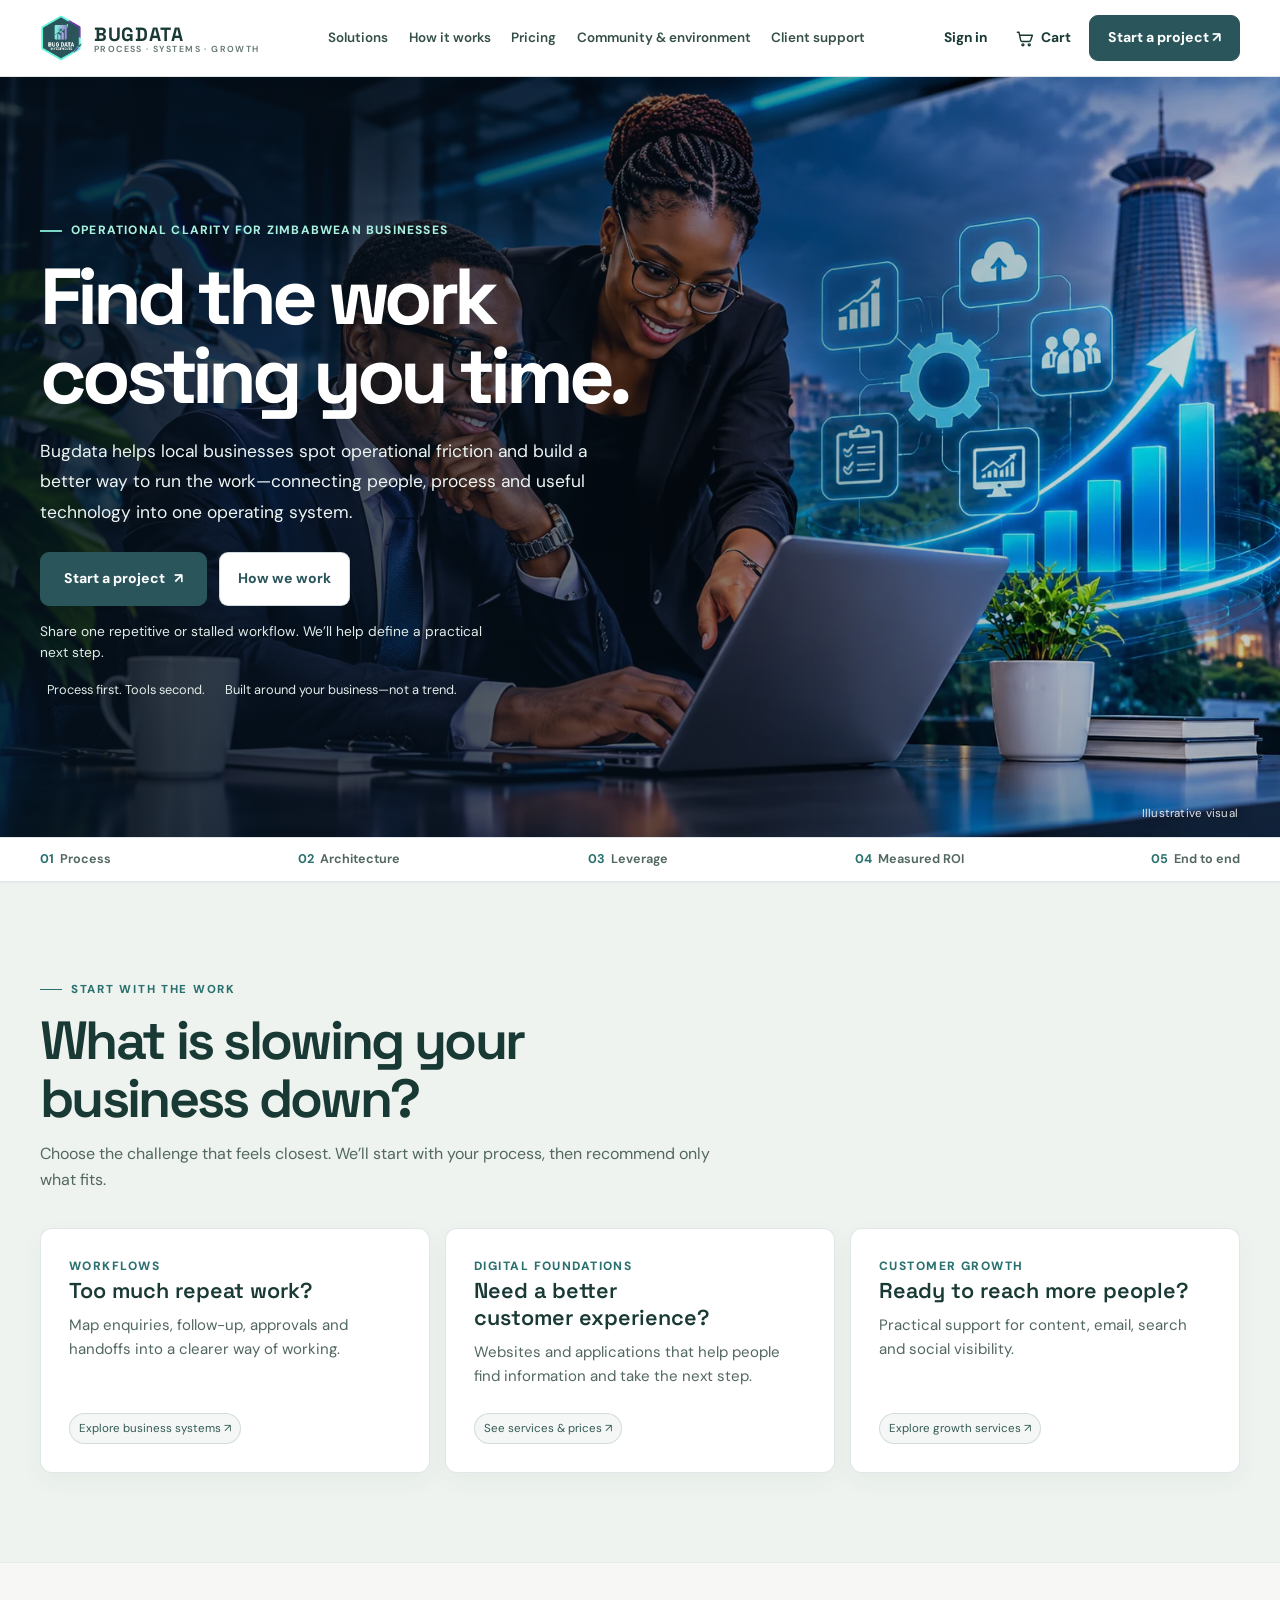
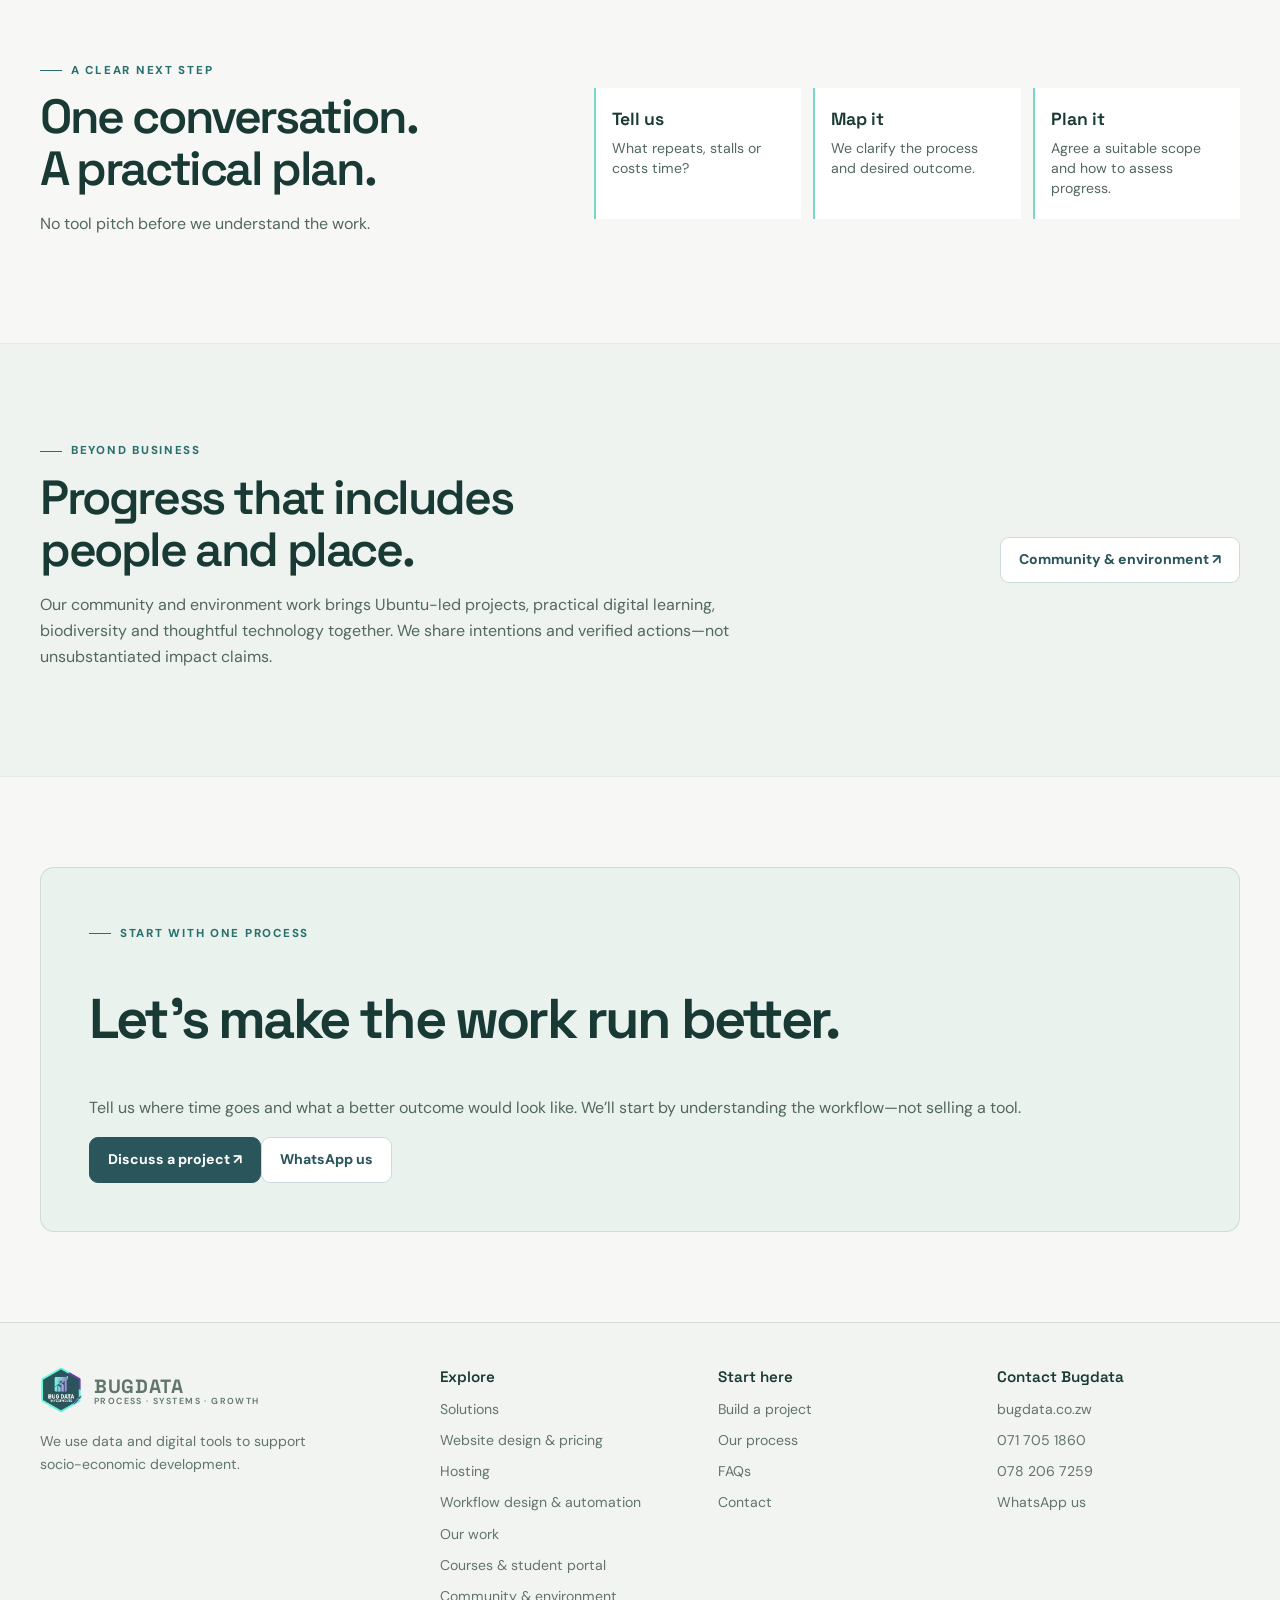
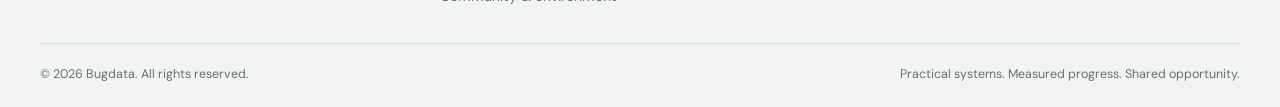
==== commit d626361b: "Add account and cart access to site header" ====
--- a/index.html
+++ b/index.html
@@ -91,7 +91,7 @@
 </head>
 <body>
 <a class="skip-link" href="#main">Skip to content</a>
-  <header class="nav"><div class="wrap nav-inner"><a class="brand" href="index.html" aria-label="Bugdata home"><img class="brand-logo" src="assets/bugdata-logo.png" alt="Bugdata Investments logo" width="48" height="52"><span>BUGDATA<small>PROCESS · SYSTEMS · GROWTH</small></span></a><nav class="nav-links" id="navLinks" aria-label="Main navigation"><a href="solutions.html">Solutions</a><a href="process.html">How it works</a><a href="website-design.html">Pricing</a><a href="community.html">Community &amp; environment</a><a href="support.html">Client support</a></nav><a class="btn btn-primary btn-small nav-cta" href="start-project.html">Start a project ↗</a><button class="menu-btn" id="menuBtn" aria-label="Open navigation" aria-expanded="false" type="button" aria-controls="navLinks">☰</button></div></header>
+  <header class="nav"><div class="wrap nav-inner"><a class="brand" href="index.html" aria-label="Bugdata home"><img class="brand-logo" src="assets/bugdata-logo.png" alt="Bugdata Investments logo" width="48" height="52"><span>BUGDATA<small>PROCESS · SYSTEMS · GROWTH</small></span></a><nav class="nav-links" id="navLinks" aria-label="Main navigation"><a href="solutions.html">Solutions</a><a href="process.html">How it works</a><a href="website-design.html">Pricing</a><a href="community.html">Community &amp; environment</a><a href="support.html">Client support</a></nav><div class="header-utility"><a class="header-account" href="support.html#account" aria-label="Sign in or create a Bugdata client account">Sign in</a><a class="header-cart" href="support.html#cart" aria-label="View cart, 0 items"><svg aria-hidden="true" viewBox="0 0 24 24" focusable="false"><path d="M3 4h2l2.1 10.1a2 2 0 0 0 2 1.6h8.8a2 2 0 0 0 1.9-1.4L22 8H6"/><circle cx="10" cy="20" r="1.25"/><circle cx="18" cy="20" r="1.25"/></svg><span>Cart</span><span class="cart-count" data-cart-count hidden>0</span></a><a class="btn btn-primary btn-small nav-cta" href="start-project.html">Start a project ↗</a></div><button class="menu-btn" id="menuBtn" aria-label="Open navigation" aria-expanded="false" type="button" aria-controls="navLinks">☰</button></div></header>
 <main id="main">
   <section class="hero" id="home">
     <img class="hero-background" src="assets/images/bugdata-hero-github-upload.webp" alt="" aria-hidden="true" width="1672" height="941" fetchpriority="high" decoding="async">
@@ -102,9 +102,10 @@
         <h1>Find the work costing you time.</h1>
         <p class="hero-copy">Bugdata helps local businesses spot operational friction and build a better way to run the work—connecting people, process and useful technology into one operating system.</p>
         <div class="hero-actions">
-          <a class="btn btn-primary" href="start-project.html#builder">Talk through a workflow <span aria-hidden="true">↗</span></a>
+          <a class="btn btn-primary hero-cta" href="start-project.html#builder">Start a project <span aria-hidden="true">↗</span></a>
           <a class="btn btn-ghost" href="process.html">How we work</a>
         </div>
+        <p class="hero-cta-note">Share one repetitive or stalled workflow. We’ll help define a practical next step.</p>
         <div class="micro-proof"><span><i class="signal" aria-hidden="true"></i>Process first. Tools second.</span><span>Built around your business—not a trend.</span></div>
       </div>
     </div>
@@ -152,5 +153,6 @@
 
 
   <script src="assets/ux-refinements.js" defer></script>
+  <script src="assets/cart-header.js" defer></script>
 </body>
 </html>
--- a/assets/operations-refresh.css
+++ b/assets/operations-refresh.css
@@ -347,3 +347,74 @@
 /* Keep the dark brand-page hero title readable after shared heading colors are applied. */
 .bd-hero .bd-title { color: #fff !important; }
 .bd-hero .bd-title .accent { color: #a9f0df !important; -webkit-text-fill-color: #a9f0df !important; }
+
+/* Persistent account and cart utilities, modeled around Bugdata's existing client portal. */
+.header-utility {
+  display: flex;
+  align-items: center;
+  justify-content: flex-end;
+  gap: 8px;
+  flex: 0 0 auto;
+}
+.header-account,
+.header-cart {
+  display: inline-flex;
+  align-items: center;
+  justify-content: center;
+  gap: 7px;
+  min-height: 44px;
+  padding: 8px 10px;
+  border-radius: 8px;
+  color: #193934 !important;
+  font-size: .86rem;
+  font-weight: 700;
+  line-height: 1;
+  text-decoration: none !important;
+  white-space: nowrap;
+  transition: background-color .18s ease, color .18s ease;
+}
+.header-account:hover,
+.header-cart:hover { background: #eaf2ed; color: #2a555b !important; }
+.header-cart svg {
+  width: 19px;
+  height: 19px;
+  flex: 0 0 auto;
+  fill: none;
+  stroke: currentColor;
+  stroke-linecap: round;
+  stroke-linejoin: round;
+  stroke-width: 1.8;
+}
+.header-cart .cart-count {
+  display: inline-flex;
+  align-items: center;
+  justify-content: center;
+  min-width: 19px;
+  height: 19px;
+  padding: 0 5px;
+  border-radius: 999px;
+  background: #2a555b;
+  color: #fff;
+  font-size: .68rem;
+  font-weight: 800;
+  font-variant-numeric: tabular-nums;
+}
+.header-cart .cart-count[hidden] { display: none; }
+.hero-cta { min-height: 54px; padding-inline: 23px; font-size: 1rem; }
+.hero-cta-note { margin: -7px 0 17px; max-width: 480px; color: #e1ece9; font-size: .86rem; line-height: 1.5; }
+@media (max-width: 980px) {
+  .header-utility { gap: 2px; }
+  .header-account, .header-cart { min-height: 42px; padding-inline: 8px; }
+  .header-utility .nav-cta, .header-utility .bd-nav-cta { display: none !important; }
+}
+@media (max-width: 560px) {
+  .nav-inner, .bd-nav-inner { gap: 7px !important; }
+  .header-utility { gap: 0; }
+  .header-account, .header-cart { gap: 5px; padding-inline: 7px; font-size: .78rem; }
+  .header-cart svg { width: 17px; height: 17px; }
+}
+@media (max-width: 360px) {
+  .brand { gap: 6px; font-size: 1.16rem; }
+  .brand small { letter-spacing: .12em; }
+  .header-account { padding-inline: 5px; }
+}
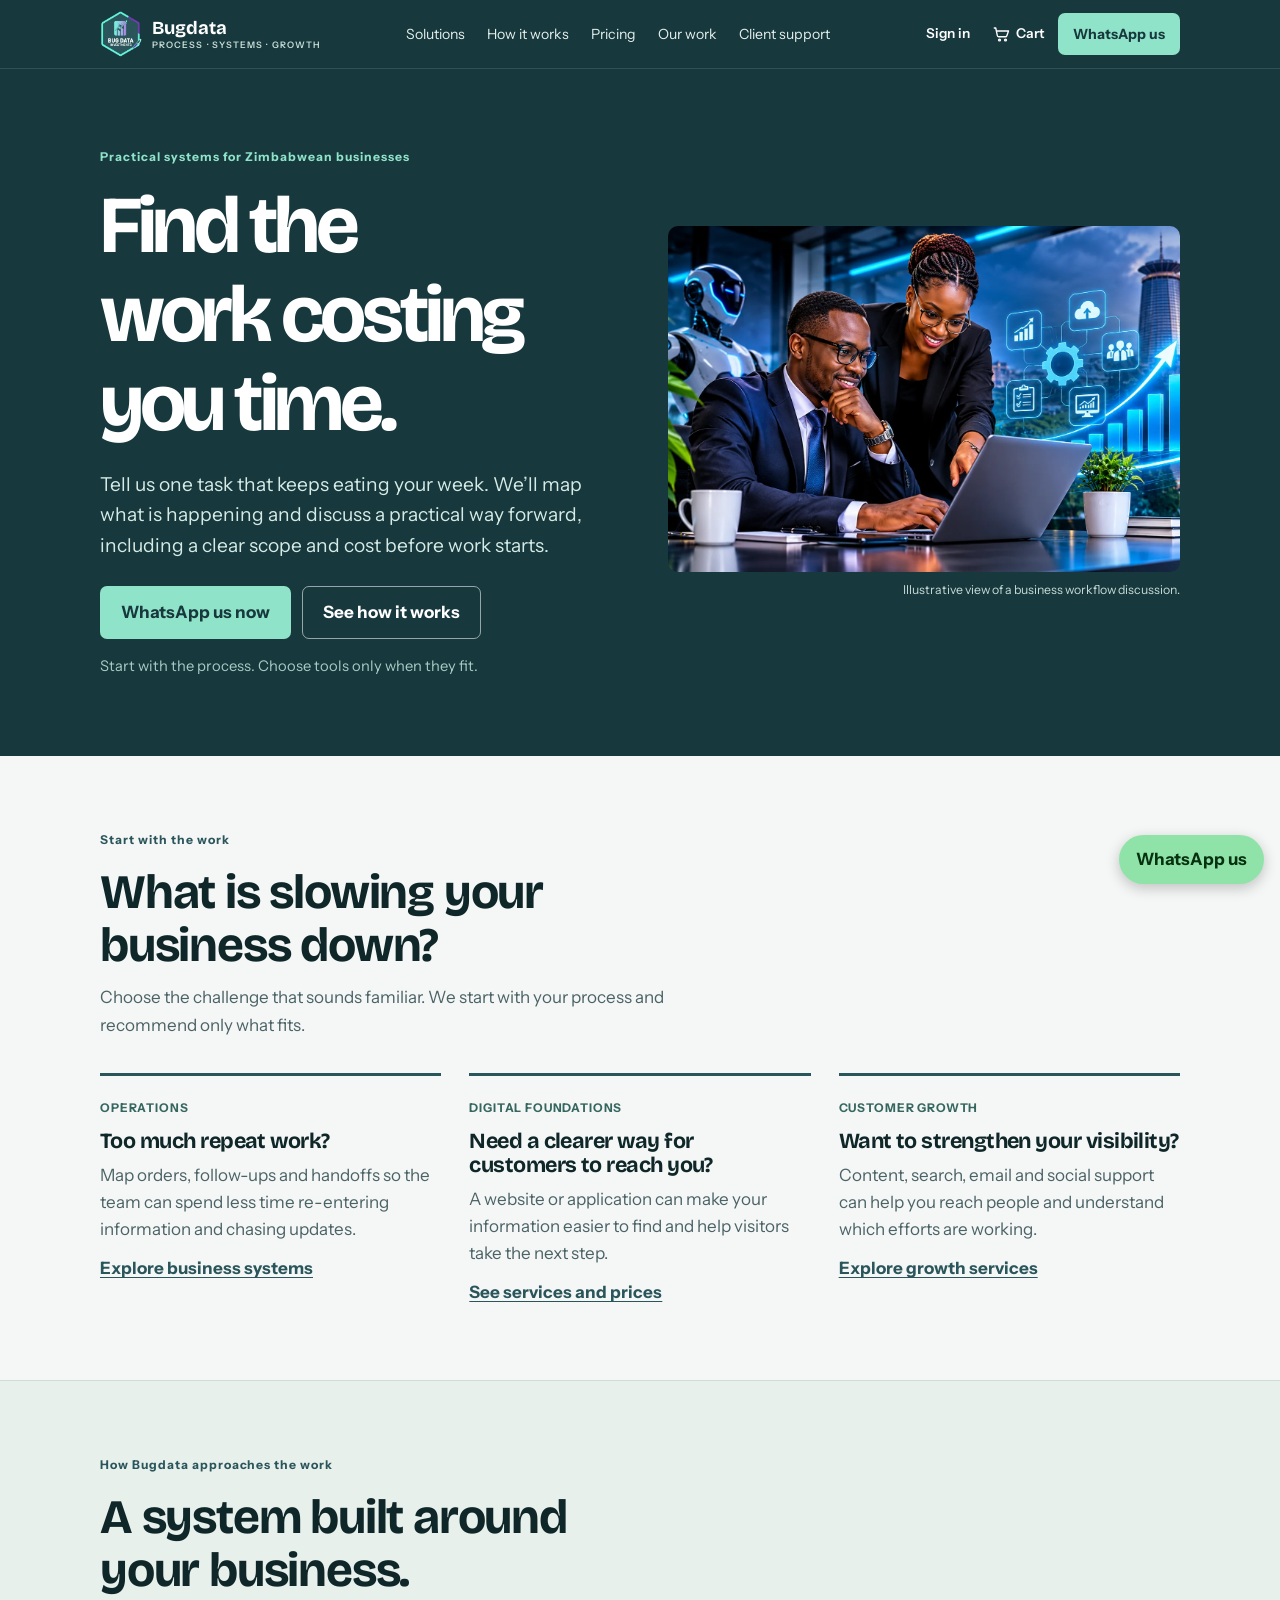
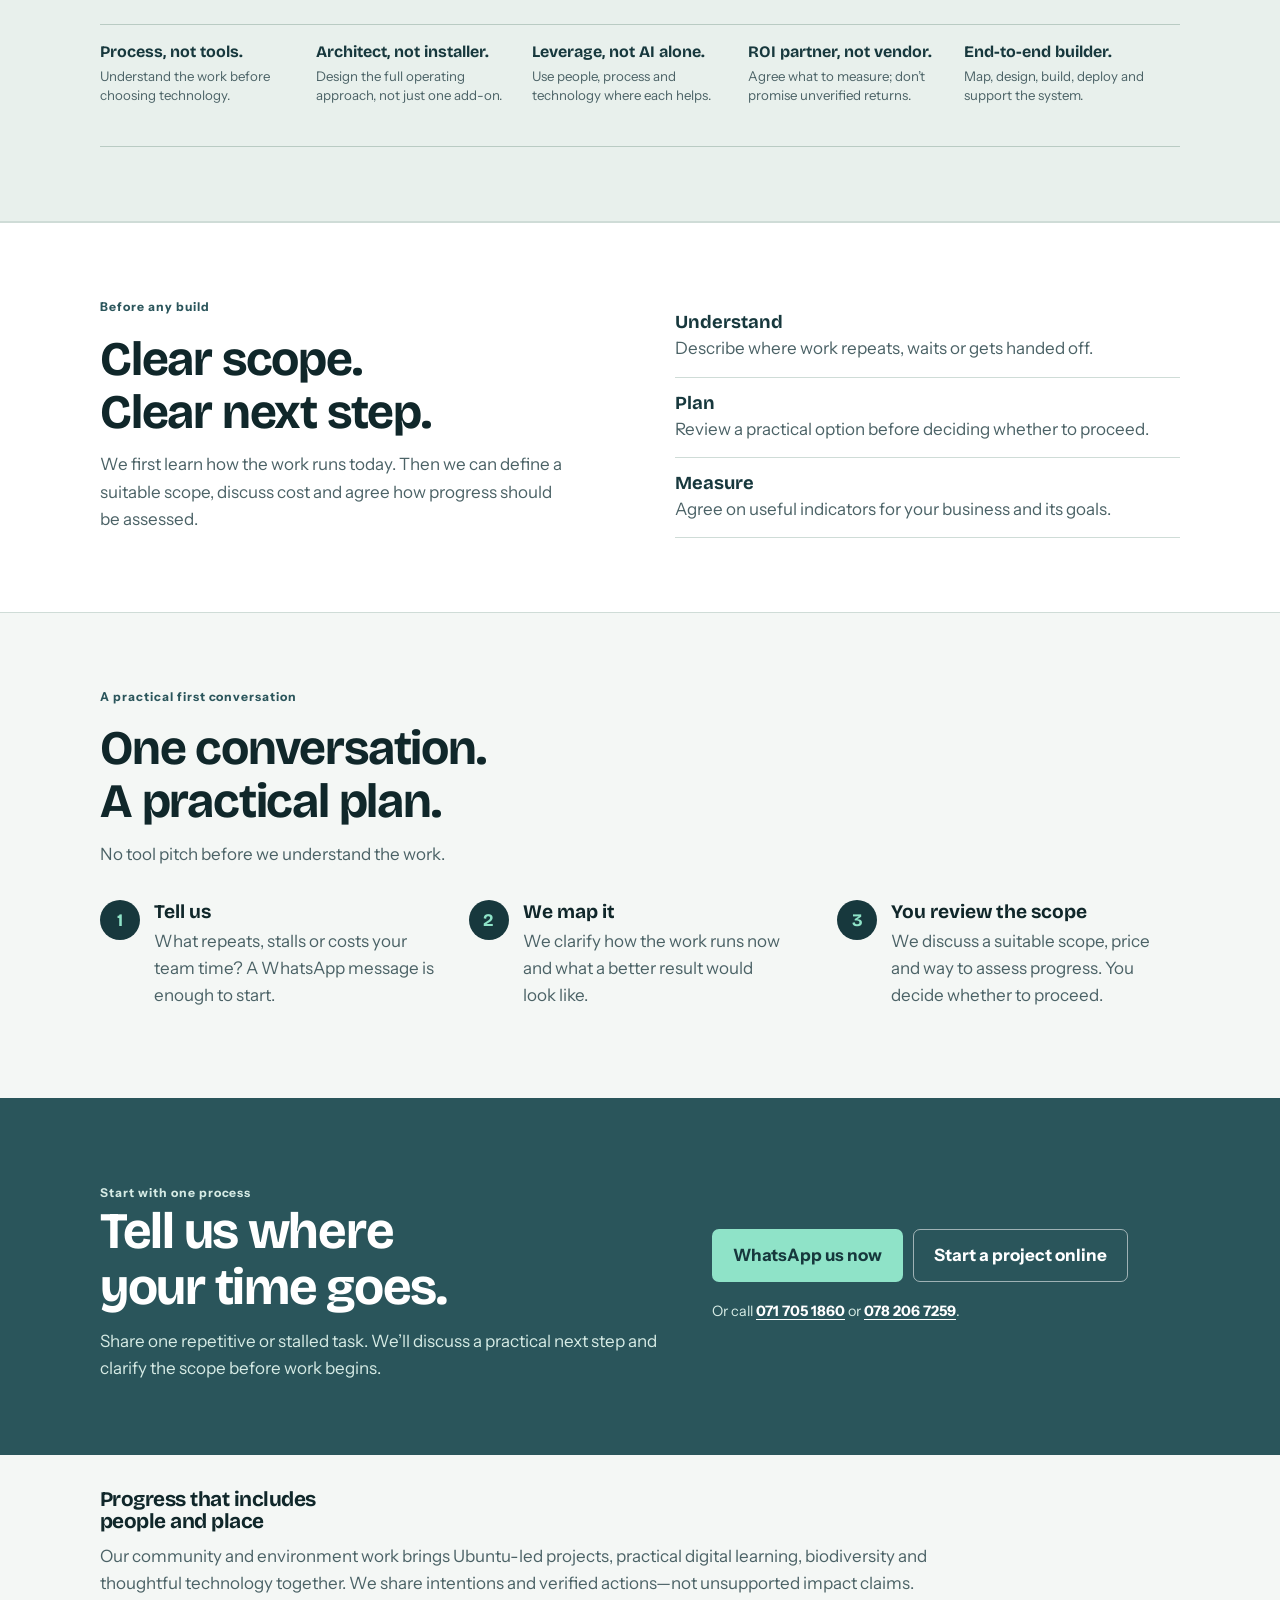
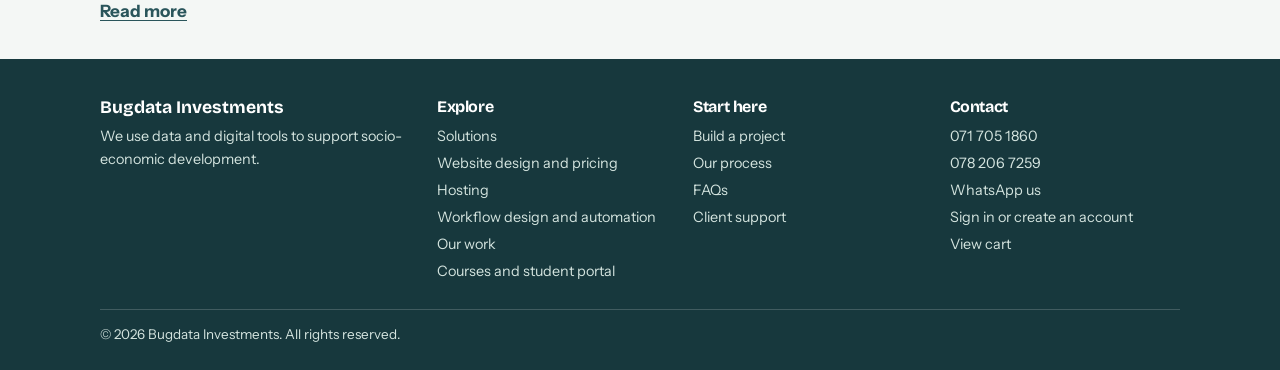
==== commit e3d21ac7: "Redesign homepage for WhatsApp-first conversion" ====
--- a/index.html
+++ b/index.html
@@ -1,157 +1,201 @@
 <!doctype html>
 <html lang="en">
 <head>
-<meta charset="utf-8"><meta name="viewport" content="width=device-width, initial-scale=1">
-<meta name="theme-color" content="#2a555b"><meta name="description" content="Bugdata helps Zimbabwean businesses find operational waste and build practical, end-to-end systems around the way their work needs to run.">
-<title>Operating Systems for Local Businesses | Bugdata Investments</title>
-<meta property="og:title" content="Operating Systems for Local Businesses | Bugdata Investments">
-<meta property="og:description" content="Bugdata helps Zimbabwean businesses find operational waste and build practical, end-to-end systems around the way their work needs to run.">
-<meta property="og:type" content="website">
-<meta name="twitter:card" content="summary">
-<link rel="icon" type="image/png" href="assets/bugdata-logo.png">
-<link rel="apple-touch-icon" href="assets/bugdata-logo.png">
-<link rel="preconnect" href="https://fonts.googleapis.com"><link rel="preconnect" href="https://fonts.gstatic.com" crossorigin>
-<link href="https://fonts.googleapis.com/css2?family=DM+Sans:wght@400;500;600;700;800&family=Space+Grotesk:wght@400;500;600;700&display=swap" rel="stylesheet">
-<style>
-:root{--bg:#102a2f;--panel:#17393e;--panel2:#1e464a;--text:#f5fbf8;--muted:#b1c8c4;--line:rgba(183,235,221,.16);--accent:#61e3cf;--accent2:#8d4fae;--green:#87e0bc;--max:1200px;--radius:22px;--shadow:0 24px 80px rgba(0,0,0,.28)}
-*{box-sizing:border-box}html{scroll-behavior:smooth;scroll-padding-top:90px}body{margin:0;background:radial-gradient(ellipse at 80% -10%,rgba(97,227,207,.13),transparent 35%),radial-gradient(ellipse at 0% 35%,rgba(141,79,174,.08),transparent 32%),var(--bg);color:var(--text);font-family:'DM Sans',sans-serif;line-height:1.6}a{color:inherit;text-decoration:none}button,input,textarea,select{font:inherit}.wrap{width:min(var(--max),calc(100% - 40px));margin:auto}.eyebrow{display:inline-flex;align-items:center;gap:9px;color:var(--accent);font-size:.75rem;font-weight:800;letter-spacing:.15em;text-transform:uppercase}.eyebrow:before{content:'';width:22px;height:1px;background:currentColor}.section{padding:105px 0}.section-head{max-width:720px;margin-bottom:42px}.section-head h2{font:600 clamp(2.1rem,4vw,3.5rem)/1.08 'Space Grotesk';letter-spacing:-.055em;margin:15px 0}.section-head p{color:var(--muted);font-size:1.05rem}.gradient{background:linear-gradient(100deg,#f6fbff 5%,#77e7d5 48%,#b18ad0 95%);-webkit-background-clip:text;background-clip:text;color:transparent}.btn{display:inline-flex;justify-content:center;align-items:center;gap:10px;padding:14px 20px;border-radius:12px;font-weight:800;border:1px solid transparent;transition:.2s;cursor:pointer}.btn:hover{transform:translateY(-2px)}.btn-primary{background:var(--accent);color:#102a2f;box-shadow:0 10px 35px rgba(97,227,207,.18)}.btn-ghost{border-color:var(--line);background:rgba(255,255,255,.025);color:var(--text)}.btn-small{padding:10px 14px;font-size:.9rem}.nav{position:sticky;top:0;z-index:50;background:rgba(16,42,47,.86);backdrop-filter:blur(18px);border-bottom:1px solid var(--line)}.nav-inner{height:78px;display:flex;align-items:center;justify-content:space-between;gap:24px}.brand{display:flex;align-items:center;gap:11px;font:700 1.35rem 'Space Grotesk';letter-spacing:-.06em}.brand-logo{display:block;width:48px;height:52px;object-fit:contain;flex:0 0 auto;filter:drop-shadow(0 5px 12px rgba(0,0,0,.22))}.brand small{display:block;font:600 .55rem 'DM Sans';letter-spacing:.2em;color:var(--muted);margin-top:-4px}.nav-links{display:flex;align-items:center;gap:25px;color:#d3e3df;font-size:.9rem}.nav-links a:hover{color:var(--accent)}.menu-btn{display:none;background:none;border:1px solid var(--line);color:white;border-radius:10px;padding:8px 11px}.hero{padding:92px 0 78px;position:relative;overflow:hidden}.hero-grid{display:grid;grid-template-columns:.9fr 1.1fr;gap:42px;align-items:center}.hero h1{font:600 clamp(3.2rem,7vw,6.3rem)/.98 'Space Grotesk';letter-spacing:-.075em;margin:22px 0}.hero-copy{font-size:1.13rem;color:#c1d5d0;max-width:590px}.hero-actions{display:flex;gap:12px;flex-wrap:wrap;margin:30px 0 24px}.micro-proof{display:flex;gap:18px;flex-wrap:wrap;color:#b1c8c4;font-size:.82rem}.micro-proof span{display:flex;align-items:center;gap:7px}.dot{width:7px;height:7px;border-radius:50%;background:var(--green);box-shadow:0 0 14px var(--green)}.visual{min-height:480px;position:relative;display:grid;place-items:center}.orbit{position:absolute;width:410px;height:410px;border:1px solid rgba(97,227,207,.16);border-radius:50%;box-shadow:0 0 100px rgba(97,227,207,.06),inset 0 0 90px rgba(97,227,207,.04)}.orbit:before,.orbit:after{content:'';position:absolute;inset:35px;border:1px dashed rgba(141,79,174,.22);border-radius:50%}.orbit:after{inset:82px;border-style:solid;border-color:rgba(97,227,207,.12)}.core{width:225px;height:225px;border-radius:34px;background:linear-gradient(145deg,#28565b,#122a30 65%);border:1px solid rgba(97,227,207,.3);box-shadow:0 25px 90px rgba(0,0,0,.5),0 0 65px rgba(97,227,207,.13);display:flex;flex-direction:column;align-items:center;justify-content:center;position:relative;z-index:2}.hero-logo{width:min(145px,72%);height:auto;max-height:160px;object-fit:contain;filter:drop-shadow(0 12px 22px rgba(0,0,0,.22))}.float-card{position:absolute;z-index:3;padding:13px 15px;border:1px solid var(--line);background:rgba(23,57,62,.92);backdrop-filter:blur(12px);border-radius:15px;box-shadow:var(--shadow);font-size:.82rem}.float-card b{display:block;font-size:.9rem}.float-card small{color:var(--muted)}.float-one{top:40px;left:0}.float-two{right:-4px;top:110px}.float-three{bottom:42px;left:12px}.float-four{bottom:12px;right:5px}.mini-icon{display:inline-grid;place-items:center;width:28px;height:28px;border-radius:9px;background:rgba(97,227,207,.12);color:var(--accent);margin-right:8px}.ticker{border-block:1px solid var(--line);background:rgba(255,255,255,.018)}.ticker-inner{display:flex;justify-content:space-between;gap:20px;flex-wrap:wrap;padding:20px 0;color:#b1c8c4;font-size:.83rem;font-weight:700;letter-spacing:.06em}.ticker span{display:flex;align-items:center;gap:9px}.ticker i{color:var(--accent);font-style:normal}.service-grid{display:grid;grid-template-columns:repeat(3,1fr);gap:15px}.service-card,.panel-card{border:1px solid var(--line);background:linear-gradient(145deg,rgba(40,86,91,.86),rgba(18,42,48,.9));border-radius:var(--radius);padding:25px;transition:.25s;position:relative;overflow:hidden}.service-card:hover{transform:translateY(-5px);border-color:rgba(97,227,207,.45);box-shadow:var(--shadow)}.service-card .num{color:var(--accent);font-size:.75rem;font-weight:800;letter-spacing:.12em}.service-icon{width:48px;height:48px;border-radius:14px;display:grid;place-items:center;background:rgba(97,227,207,.1);color:var(--accent);font-size:1.35rem;margin:22px 0 15px}.service-card h3{font:600 1.35rem 'Space Grotesk';margin:0 0 9px}.service-card p{color:var(--muted);font-size:.94rem;margin:0 0 16px}.tags{display:flex;gap:7px;flex-wrap:wrap}.tag{font-size:.72rem;color:#d2e4de;padding:5px 9px;border:1px solid var(--line);border-radius:30px}.service-card a{display:inline-flex;margin-top:19px;color:var(--accent);font-weight:800;font-size:.87rem}.hosting{background:linear-gradient(135deg,rgba(36,81,86,.65),rgba(18,42,48,.8));border-block:1px solid var(--line)}.hosting-grid{display:grid;grid-template-columns:1fr 1fr;gap:18px}.hosting-card{border:1px solid var(--line);border-radius:25px;padding:32px;background:rgba(16,42,47,.75);position:relative}.hosting-card.featured{border-color:rgba(97,227,207,.5);background:linear-gradient(145deg,rgba(42,85,91,.42),rgba(18,42,48,.92));box-shadow:0 20px 70px rgba(97,227,207,.07)}.hosting-card h3{font:600 1.65rem 'Space Grotesk';margin:13px 0 5px}.hosting-card .price{font:700 2.7rem 'Space Grotesk';letter-spacing:-.06em;margin:15px 0}.hosting-card p{color:var(--muted)}.checklist{padding:0;list-style:none;margin:22px 0}.checklist li{padding:8px 0;color:#e4efea;font-size:.93rem}.checklist li:before{content:'✓';color:var(--green);font-weight:900;margin-right:10px}.note{font-size:.78rem!important;color:#a0bab5!important}.pill{display:inline-flex;padding:6px 10px;border-radius:30px;background:rgba(97,227,207,.1);color:var(--accent);font-size:.72rem;font-weight:800;letter-spacing:.08em;text-transform:uppercase}.split{display:grid;grid-template-columns:.9fr 1.1fr;gap:55px;align-items:center}.feature-stack{display:grid;gap:12px}.feature-row{display:flex;gap:15px;padding:18px;border:1px solid var(--line);border-radius:16px;background:rgba(255,255,255,.025)}.feature-row .service-icon{flex:0 0 44px;width:44px;height:44px;margin:0}.feature-row h4{margin:0 0 3px;font:600 1.03rem 'Space Grotesk'}.feature-row p{margin:0;color:var(--muted);font-size:.86rem}.demo-window{border:1px solid rgba(97,227,207,.25);background:#16383e;border-radius:23px;padding:20px;box-shadow:var(--shadow);min-height:350px}.window-top{display:flex;gap:6px;border-bottom:1px solid var(--line);padding-bottom:15px}.window-top i{width:8px;height:8px;border-radius:50%;background:#56817d}.chat{padding:24px 5px;display:grid;gap:13px}.bubble{padding:13px 15px;border-radius:15px;max-width:85%;font-size:.88rem}.bubble.bot{background:#245056;color:#f2f8f4;border:1px solid rgba(97,227,207,.14)}.bubble.user{justify-self:end;background:var(--accent);color:#102a2f}.demo-input{display:flex;gap:8px;margin-top:12px}.demo-input input{min-width:0;flex:1;background:#102a2f;border:1px solid var(--line);border-radius:10px;padding:12px;color:white}.demo-input button{border:0;background:var(--accent);border-radius:10px;padding:0 15px;font-weight:900;color:#102a2f;cursor:pointer}.steps{display:grid;grid-template-columns:repeat(4,1fr);gap:12px}.step{padding:22px;border:1px solid var(--line);border-radius:18px;background:rgba(255,255,255,.02)}.step b{font:700 2rem 'Space Grotesk';color:var(--accent)}.step h3{font:600 1.05rem 'Space Grotesk';margin:10px 0 5px}.step p{font-size:.85rem;color:var(--muted);margin:0}.portfolio-grid{display:grid;grid-template-columns:repeat(2,1fr);gap:16px}.project{min-height:250px;padding:25px;border-radius:22px;border:1px solid var(--line);background:linear-gradient(135deg,#28565b,#122a30);position:relative;overflow:hidden;display:flex;flex-direction:column;justify-content:flex-end}.project:before{content:'';position:absolute;width:240px;height:240px;border-radius:50%;right:-55px;top:-70px;border:1px solid rgba(97,227,207,.28);box-shadow:0 0 0 30px rgba(97,227,207,.035),0 0 0 65px rgba(141,79,174,.035)}.project .project-label{color:var(--accent);font-size:.73rem;font-weight:800;letter-spacing:.12em;text-transform:uppercase;position:relative}.project h3{font:600 1.7rem 'Space Grotesk';margin:8px 0 3px;position:relative}.project p{color:#c1d5d0;margin:0;max-width:440px;font-size:.9rem;position:relative}.project a{position:relative;margin-top:15px;color:var(--accent);font-weight:800;font-size:.86rem}.project.wide{grid-column:span 2;min-height:220px}.config{display:grid;grid-template-columns:1fr .8fr;gap:22px}.config-box,.summary-box{border:1px solid var(--line);border-radius:22px;background:rgba(23,57,62,.8);padding:26px}.config-box h3,.summary-box h3{font:600 1.35rem 'Space Grotesk';margin:0 0 18px}.choice-grid{display:grid;grid-template-columns:repeat(2,1fr);gap:10px}.choice{position:relative}.choice input{position:absolute;opacity:0}.choice label{display:block;padding:14px;border:1px solid var(--line);border-radius:13px;color:#d6e8e2;cursor:pointer;transition:.2s;font-size:.9rem}.choice input:checked+label{border-color:var(--accent);background:rgba(97,227,207,.1);color:white}.field{display:grid;gap:7px;margin-top:15px}.field label{font-size:.82rem;color:#d2e4de;font-weight:700}.field input,.field textarea,.field select{width:100%;background:#102a2f;border:1px solid var(--line);border-radius:11px;padding:13px;color:white;outline:none}.field textarea{min-height:90px;resize:vertical}.summary-box{background:linear-gradient(145deg,rgba(30,70,74,.8),rgba(18,42,48,.95))}.summary-line{display:flex;justify-content:space-between;gap:15px;padding:12px 0;border-bottom:1px solid var(--line);font-size:.9rem}.summary-line span{color:var(--muted)}.summary-box .btn{width:100%;margin-top:20px}.faq{max-width:850px}.faq details{border-bottom:1px solid var(--line);padding:19px 0}.faq summary{cursor:pointer;list-style:none;font:600 1.08rem 'Space Grotesk';display:flex;justify-content:space-between;gap:15px}.faq summary:after{content:'+';color:var(--accent);font-size:1.4rem}.faq details[open] summary:after{content:'−'}.faq details p{color:var(--muted);max-width:760px}.cta{padding:75px 0}.cta-box{border:1px solid rgba(97,227,207,.28);border-radius:28px;padding:55px;background:radial-gradient(ellipse at 90% 0%,rgba(97,227,207,.16),transparent 45%),linear-gradient(135deg,#102a3b,#0b1926);text-align:center}.cta-box h2{font:600 clamp(2.2rem,5vw,4rem)/1.05 'Space Grotesk';letter-spacing:-.06em;margin:15px auto;max-width:780px}.cta-box p{color:var(--muted);max-width:620px;margin:0 auto 25px}.footer{border-top:1px solid var(--line);padding:45px 0 25px}.footer-grid{display:grid;grid-template-columns:1.5fr 1fr 1fr 1fr;gap:35px}.footer p,.footer a{color:var(--muted);font-size:.88rem}.footer h4{font:600 .95rem 'Space Grotesk';margin:0 0 12px}.footer-links{display:grid;gap:8px}.copyright{border-top:1px solid var(--line);margin-top:35px;padding-top:20px;color:#8aa6a1;font-size:.78rem;display:flex;justify-content:space-between;gap:15px;flex-wrap:wrap}.toast{position:fixed;bottom:20px;left:50%;transform:translate(-50%,20px);opacity:0;pointer-events:none;background:#dffaf3;color:#102a2f;padding:12px 18px;border-radius:12px;font-weight:700;z-index:100;transition:.25s}.toast.show{opacity:1;transform:translate(-50%,0)}
-@media(max-width:900px){.nav-links{display:none;position:absolute;top:78px;left:0;right:0;padding:20px;background:#122a30;border-bottom:1px solid var(--line);flex-direction:column;align-items:stretch}.nav-links.open{display:flex}.menu-btn{display:block}.nav-cta{display:none}.hero-grid,.split,.config{grid-template-columns:1fr}.visual{min-height:410px;max-width:560px;width:100%;margin:auto}.service-grid{grid-template-columns:repeat(2,1fr)}.steps{grid-template-columns:repeat(2,1fr)}.footer-grid{grid-template-columns:repeat(2,1fr)}}
-@media(max-width:600px){.wrap{width:min(100% - 30px,var(--max))}.section{padding:75px 0}.hero{padding:65px 0 55px}.hero h1{font-size:clamp(3rem,15vw,4.5rem)}.hero-copy{font-size:1rem}.visual{min-height:340px;transform:scale(.88);margin:-10px auto}.orbit{width:330px;height:330px}.core{width:180px;height:180px}.float-one{left:-4px;top:10px}.float-two{right:-10px;top:65px}.float-three{left:-8px;bottom:15px}.float-four{right:-10px;bottom:0}.service-grid,.hosting-grid,.portfolio-grid,.choice-grid{grid-template-columns:1fr}.project.wide{grid-column:auto}.steps{grid-template-columns:1fr 1fr}.hosting-card{padding:24px}.config-box,.summary-box{padding:20px}.cta-box{padding:38px 22px}.footer-grid{grid-template-columns:1fr 1fr;gap:25px}.ticker-inner{justify-content:flex-start}.ticker span{min-width:42%}}
-a:focus-visible,button:focus-visible,input:focus-visible,textarea:focus-visible,summary:focus-visible{outline:3px solid var(--accent);outline-offset:3px}.skip-link{position:absolute;top:-100px;left:15px;z-index:100;padding:12px 16px;background:var(--accent);color:#102a2f;border-radius:10px;font-weight:800}.skip-link:focus{top:15px}
-@media(prefers-reduced-motion:reduce){*,*:before,*:after{scroll-behavior:auto!important;transition:none!important}}
-/* Homepage hero image alignment: preserve the supplied landscape composition on desktop and mobile. */
-.visual{min-height:0;display:block;place-items:unset;width:100%;margin:0 auto;overflow:hidden;border:1px solid rgba(97,227,207,.24);border-radius:22px;background:#102a2f;box-shadow:var(--shadow)}
-.home-hero-image{display:block;width:100%;height:auto;aspect-ratio:1672/941;object-fit:cover;object-position:center}
-.visual figcaption{padding:10px 14px;color:#c1d5d0;background:rgba(16,42,47,.88);font-size:.78rem}
-@media(max-width:900px){.visual{max-width:720px;width:100%;margin:0 auto}}
-@media(max-width:600px){.visual{min-height:0;transform:none;margin:0 auto;border-radius:16px}.home-hero-image{aspect-ratio:16/9}.visual figcaption{padding:9px 11px;font-size:.72rem}}
-/* Glassmorphism + motion: restrained surfaces, readable contrast, and reduced-motion support. */
-@keyframes bd-rise-in{from{opacity:0;transform:translateY(16px)}to{opacity:1;transform:translateY(0)}}
-@keyframes bd-fade-in{from{opacity:0;transform:translateY(8px) scale(.99)}to{opacity:1;transform:translateY(0) scale(1)}}
-.nav{background:rgba(16,42,47,.68);border-bottom-color:rgba(183,235,221,.22);box-shadow:0 12px 36px rgba(4,18,20,.14);backdrop-filter:blur(22px) saturate(145%);-webkit-backdrop-filter:blur(22px) saturate(145%)}
-.service-card,.hosting-card,.feature-row,.step,.project,.config-box,.summary-box{background-color:rgba(23,57,62,.52);backdrop-filter:blur(16px) saturate(128%);-webkit-backdrop-filter:blur(16px) saturate(128%);border-color:rgba(183,235,221,.2);box-shadow:inset 0 1px 0 rgba(255,255,255,.055)}
-.service-card{background:linear-gradient(145deg,rgba(40,86,91,.5),rgba(18,42,48,.66))}
-.hosting-card.featured,.summary-box{background:linear-gradient(145deg,rgba(42,85,91,.48),rgba(18,42,48,.72))}
-.feature-row:hover,.step:hover,.project:hover,.hosting-card:hover,.config-box:hover,.summary-box:hover{transform:translateY(-4px);border-color:rgba(97,227,207,.4);box-shadow:0 18px 44px rgba(3,20,22,.22),inset 0 1px 0 rgba(255,255,255,.08)}
-.feature-row,.step,.project,.hosting-card,.config-box,.summary-box{transition:transform .28s ease,border-color .28s ease,box-shadow .28s ease}
-.visual{border-color:rgba(97,227,207,.36);box-shadow:0 26px 72px rgba(0,0,0,.28),0 0 0 1px rgba(255,255,255,.035),inset 0 1px 0 rgba(255,255,255,.16)}
-.visual figcaption{background:rgba(16,42,47,.7);backdrop-filter:blur(14px);-webkit-backdrop-filter:blur(14px)}
-@media(prefers-reduced-motion:no-preference){.hero-grid>div:first-child{animation:bd-rise-in .72s cubic-bezier(.2,.7,.25,1) both}.hero-grid>.visual{animation:bd-fade-in .82s .1s cubic-bezier(.2,.7,.25,1) both}}
-@media(prefers-reduced-motion:reduce){*,*:before,*:after{animation:none!important;scroll-behavior:auto!important;transition:none!important}}
-/* Editorial rhythm inspired by the reviewed references: brighter content stages, focused glass, stronger image balance. */
-.light-section{background:radial-gradient(ellipse at 96% 0%,rgba(97,227,207,.11),transparent 34%),#edf4f1;color:#173b3e}
-.light-section .section-head h2{color:#173b3e}
-.light-section .section-head p{color:#526d69}
-.light-section .gradient{background-image:linear-gradient(100deg,#168d82 8%,#477d8a 54%,#80509d 100%)}
-.light-section .service-card,.light-section .step{background:rgba(255,255,255,.78);border-color:rgba(23,59,62,.12);backdrop-filter:blur(16px) saturate(125%);-webkit-backdrop-filter:blur(16px) saturate(125%);box-shadow:0 14px 36px rgba(19,54,55,.07),inset 0 1px 0 rgba(255,255,255,.8)}
-.light-section .service-card h3,.light-section .step h3{color:#173b3e}
-.light-section .service-card p,.light-section .step p{color:#536c68}
-.light-section .service-card .num,.light-section .step b{color:#168d82}
-.light-section .tag{color:#3b5d5a;border-color:rgba(23,59,62,.18);background:rgba(255,255,255,.45)}
-.light-section .service-card a{color:#087f77}
-.light-section .service-card:hover,.light-section .step:hover{border-color:rgba(22,141,130,.38);box-shadow:0 22px 46px rgba(19,54,55,.13),inset 0 1px 0 rgba(255,255,255,.9)}
-.light-section .project{background:linear-gradient(135deg,#28565b,#122a30);border-color:rgba(23,59,62,.16);color:#f5fbf8}
-.light-section .project h3{color:#f5fbf8}
-.light-section .project p{color:#c1d5d0}
-@media(max-width:900px){.hero-grid{gap:30px}}
-@media(max-width:600px){.hero-grid{gap:28px}}
-@media(prefers-reduced-motion:reduce){*,*:before,*:after{animation:none!important;scroll-behavior:auto!important;transition:none!important}}
-</style>
-<style>.hero-copy-grid{display:block;max-width:920px}.home-links{padding-top:46px}.compact-links{grid-template-columns:repeat(3,minmax(0,1fr))}.compact-links .service-card{display:block;text-decoration:none}.compact-links .service-card b{display:inline-block;margin-top:16px;color:#108c80}.home-contact{display:flex;align-items:center;gap:20px;flex-wrap:wrap;margin-top:26px}.skip-link{position:absolute;left:-9999px;top:auto}.skip-link:focus{left:12px;top:12px;z-index:1000;background:#fff;color:#123;padding:10px}@media(max-width:760px){.compact-links{grid-template-columns:1fr 1fr}}@media(max-width:520px){.compact-links{grid-template-columns:1fr}}</style>
-
-<style>
-/* Lightweight hero video: poster-first, layered for readable copy, and motion-safe. */
-.hero{min-height:min(720px,calc(100vh - 78px));display:flex;align-items:center;background:#102a2f url('assets/video/bugdata-hero-poster.jpg') center/cover no-repeat;isolation:isolate}
-.hero-video{position:absolute;inset:0;width:100%;height:100%;object-fit:cover;z-index:-2;pointer-events:none}
-.hero-video-overlay{position:absolute;inset:0;z-index:-1;background:linear-gradient(90deg,rgba(7,28,31,.94) 0%,rgba(10,36,39,.78) 42%,rgba(10,36,39,.35) 100%),linear-gradient(0deg,rgba(7,28,31,.72),transparent 42%,rgba(7,28,31,.25))}
-.hero-content{max-width:720px}
-.hero .hero-copy{color:#d4e5e1}
-@media(max-width:900px){.hero{min-height:calc(100vh - 78px);background-position:center}.hero-video-overlay{background:linear-gradient(90deg,rgba(7,28,31,.9),rgba(10,36,39,.56)),linear-gradient(0deg,rgba(7,28,31,.76),transparent 48%)}}
-@media(max-width:600px){.hero{min-height:calc(100svh - 78px);padding:55px 0 50px}.hero-video-overlay{background:linear-gradient(90deg,rgba(7,28,31,.9),rgba(10,36,39,.62)),linear-gradient(0deg,rgba(7,28,31,.82),transparent 50%)}}
-@media(prefers-reduced-motion:reduce){.hero-video{display:none}}
-</style>
-
-<style>
-/* Shared brand environment: the supplied business image sits behind every page. */
-body{background-image:linear-gradient(rgba(7,25,35,.84),rgba(7,25,35,.9)),url('assets/background/bugdata-robot-background.webp');background-position:center top;background-size:cover;background-attachment:fixed;background-repeat:no-repeat}
-@media(max-width:700px){body{background-attachment:scroll;background-position:center top}}
-</style>
-
-
-<link rel="canonical" href="https://bugdata.co.zw/">
-<meta property="og:url" content="https://bugdata.co.zw/">
-<meta property="og:site_name" content="Bugdata Investments">
-<meta property="og:image" content="https://bugdata.co.zw/assets/bugdata-logo.png">
-<meta name="twitter:title" content="Operating Systems for Local Businesses | Bugdata Investments">
-<meta name="twitter:description" content="Bugdata helps Zimbabwean businesses find operational waste and build practical, end-to-end systems around the way their work needs to run.">
-<meta name="twitter:image" content="https://bugdata.co.zw/assets/bugdata-logo.png">
+  <meta charset="utf-8">
+  <meta name="viewport" content="width=device-width, initial-scale=1">
+  <title>Business systems and website design in Zimbabwe | Bugdata</title>
+  <meta name="description" content="Bugdata helps Zimbabwean businesses find work costing them time, then design practical systems around the way the business runs.">
+  <link rel="canonical" href="https://bugdata.co.zw/">
+  <meta name="theme-color" content="#17383d">
+  <meta property="og:type" content="website">
+  <meta property="og:site_name" content="Bugdata Investments">
+  <meta property="og:title" content="Find the work costing you time | Bugdata">
+  <meta property="og:description" content="Tell us one task that keeps eating your week. We’ll map the process and discuss a practical next step.">
+  <meta property="og:url" content="https://bugdata.co.zw/">
+  <meta property="og:image" content="https://bugdata.co.zw/assets/bugdata-logo.png">
+  <meta name="twitter:card" content="summary">
+  <meta name="twitter:title" content="Find the work costing you time | Bugdata">
+  <meta name="twitter:description" content="Tell us one task that keeps eating your week. We’ll map the process and discuss a practical next step.">
+  <meta name="twitter:image" content="https://bugdata.co.zw/assets/bugdata-logo.png">
+  <link rel="icon" type="image/png" href="assets/bugdata-logo.png">
+  <link rel="apple-touch-icon" href="assets/bugdata-logo.png">
+  <link rel="preconnect" href="https://fonts.googleapis.com">
+  <link rel="preconnect" href="https://fonts.gstatic.com" crossorigin>
+  <link href="https://fonts.googleapis.com/css2?family=Bricolage+Grotesque:wght@600;700&family=Instrument+Sans:wght@400;500;600;700&display=swap" rel="stylesheet">
   <link rel="stylesheet" href="assets/ux-refinements.css">
-  <link rel="stylesheet" href="assets/cosmic-interface.css">
-  <link rel="stylesheet" href="assets/operations-refresh.css">
+  <link rel="stylesheet" href="assets/homepage-refresh.css">
 </head>
-<body>
-<a class="skip-link" href="#main">Skip to content</a>
-  <header class="nav"><div class="wrap nav-inner"><a class="brand" href="index.html" aria-label="Bugdata home"><img class="brand-logo" src="assets/bugdata-logo.png" alt="Bugdata Investments logo" width="48" height="52"><span>BUGDATA<small>PROCESS · SYSTEMS · GROWTH</small></span></a><nav class="nav-links" id="navLinks" aria-label="Main navigation"><a href="solutions.html">Solutions</a><a href="process.html">How it works</a><a href="website-design.html">Pricing</a><a href="community.html">Community &amp; environment</a><a href="support.html">Client support</a></nav><div class="header-utility"><a class="header-account" href="support.html#account" aria-label="Sign in or create a Bugdata client account">Sign in</a><a class="header-cart" href="support.html#cart" aria-label="View cart, 0 items"><svg aria-hidden="true" viewBox="0 0 24 24" focusable="false"><path d="M3 4h2l2.1 10.1a2 2 0 0 0 2 1.6h8.8a2 2 0 0 0 1.9-1.4L22 8H6"/><circle cx="10" cy="20" r="1.25"/><circle cx="18" cy="20" r="1.25"/></svg><span>Cart</span><span class="cart-count" data-cart-count hidden>0</span></a><a class="btn btn-primary btn-small nav-cta" href="start-project.html">Start a project ↗</a></div><button class="menu-btn" id="menuBtn" aria-label="Open navigation" aria-expanded="false" type="button" aria-controls="navLinks">☰</button></div></header>
-<main id="main">
-  <section class="hero" id="home">
-    <img class="hero-background" src="assets/images/bugdata-hero-github-upload.webp" alt="" aria-hidden="true" width="1672" height="941" fetchpriority="high" decoding="async">
-    <div class="hero-image-scrim" aria-hidden="true"></div>
-    <div class="wrap hero-grid">
-      <div class="hero-content">
-        <span class="ops-signal">Operational clarity for Zimbabwean businesses</span>
-        <h1>Find the work costing you time.</h1>
-        <p class="hero-copy">Bugdata helps local businesses spot operational friction and build a better way to run the work—connecting people, process and useful technology into one operating system.</p>
-        <div class="hero-actions">
-          <a class="btn btn-primary hero-cta" href="start-project.html#builder">Start a project <span aria-hidden="true">↗</span></a>
-          <a class="btn btn-ghost" href="process.html">How we work</a>
-        </div>
-        <p class="hero-cta-note">Share one repetitive or stalled workflow. We’ll help define a practical next step.</p>
-        <div class="micro-proof"><span><i class="signal" aria-hidden="true"></i>Process first. Tools second.</span><span>Built around your business—not a trend.</span></div>
-      </div>
+<body class="bd-home">
+  <a class="skip" href="#main">Skip to content</a>
+  <header class="nav">
+    <div class="wrap nav-inner">
+      <a class="brand" href="index.html" aria-label="Bugdata home">
+        <img src="assets/bugdata-logo.png" alt="" width="48" height="52">
+        <span>Bugdata<small>PROCESS · SYSTEMS · GROWTH</small></span>
+      </a>
+      <nav class="nav-links" id="navLinks" aria-label="Main navigation">
+        <a href="solutions.html">Solutions</a>
+        <a href="process.html">How it works</a>
+        <a href="website-design.html">Pricing</a>
+        <a href="our-work.html">Our work</a>
+        <a href="support.html">Client support</a>
+      </nav>
+      <div class="header-utility">
+        <a class="header-account" href="support.html#account" aria-label="Sign in or create a Bugdata client account">Sign in</a>
+        <a class="header-cart" href="support.html#cart" aria-label="View cart, 0 items">
+          <svg aria-hidden="true" viewBox="0 0 24 24" focusable="false"><path d="M3 4h2l2.1 10.1a2 2 0 0 0 2 1.6h8.8a2 2 0 0 0 1.9-1.4L22 8H6"/><circle cx="10" cy="20" r="1.25"/><circle cx="18" cy="20" r="1.25"/></svg>
+          <span>Cart</span><span class="cart-count" data-cart-count hidden>0</span>
+        </a>
+        <a class="btn sm nav-cta" href="https://wa.me/263717051860?text=Hello%20Bugdata%2C%20one%20task%20keeps%20eating%20my%20week%3A%20">WhatsApp us</a>
+      </div>
+      <button class="menu-btn" id="menuBtn" type="button" aria-label="Open navigation" aria-expanded="false" aria-controls="navLinks">Menu</button>
     </div>
-    <span class="hero-image-note">Illustrative visual</span>
-  </section>
-
-  <div class="ops-ticker" aria-label="Bugdata's five positioning pillars">
-    <div class="wrap"><span><b>01</b>Process</span><span><b>02</b>Architecture</span><span><b>03</b>Leverage</span><span><b>04</b>Measured ROI</span><span><b>05</b>End to end</span></div>
-  </div>
-
-  <section class="section alt" id="services">
+  </header>
+
+  <main id="main">
+    <section class="hero" aria-labelledby="hero-title">
+      <div class="wrap hero-grid">
+        <div class="hero-copy-block">
+          <p class="eyebrow">Practical systems for Zimbabwean businesses</p>
+          <h1 id="hero-title">Find the work costing you time.</h1>
+          <p class="lead">Tell us one task that keeps eating your week. We’ll map what is happening and discuss a practical way forward, including a clear scope and cost before work starts.</p>
+          <div class="actions">
+            <a class="btn" href="https://wa.me/263717051860?text=Hello%20Bugdata%2C%20one%20task%20keeps%20eating%20my%20week%3A%20">WhatsApp us now</a>
+            <a class="btn ghost" href="process.html">See how it works</a>
+          </div>
+          <p class="hero-note">Start with the process. Choose tools only when they fit.</p>
+        </div>
+        <figure class="hero-visual">
+          <img src="assets/images/bugdata-hero-github-upload.webp" alt="Business owners reviewing work together at a laptop" width="1672" height="941" fetchpriority="high" decoding="async">
+          <figcaption>Illustrative view of a business workflow discussion.</figcaption>
+        </figure>
+      </div>
+    </section>
+
+    <section class="section challenges" id="challenges" aria-labelledby="challenges-title">
+      <div class="wrap">
+        <p class="eyebrow">Start with the work</p>
+        <h2 id="challenges-title">What is slowing your business down?</h2>
+        <p class="sub">Choose the challenge that sounds familiar. We start with your process and recommend only what fits.</p>
+        <div class="challenge-grid">
+          <article class="challenge">
+            <span class="challenge-label">Operations</span>
+            <h3>Too much repeat work?</h3>
+            <p>Map orders, follow-ups and handoffs so the team can spend less time re-entering information and chasing updates.</p>
+            <a href="solutions.html">Explore business systems</a>
+          </article>
+          <article class="challenge">
+            <span class="challenge-label">Digital foundations</span>
+            <h3>Need a clearer way for customers to reach you?</h3>
+            <p>A website or application can make your information easier to find and help visitors take the next step.</p>
+            <a href="website-design.html#services">See services and prices</a>
+          </article>
+          <article class="challenge">
+            <span class="challenge-label">Customer growth</span>
+            <h3>Want to strengthen your visibility?</h3>
+            <p>Content, search, email and social support can help you reach people and understand which efforts are working.</p>
+            <a href="website-design.html#services">Explore growth services</a>
+          </article>
+        </div>
+      </div>
+    </section>
+
+    <section class="section pillars" aria-labelledby="pillars-title">
+      <div class="wrap">
+        <p class="eyebrow">How Bugdata approaches the work</p>
+        <h2 id="pillars-title">A system built around your business.</h2>
+        <div class="pillar-list">
+          <p><strong>Process, not tools.</strong><span>Understand the work before choosing technology.</span></p>
+          <p><strong>Architect, not installer.</strong><span>Design the full operating approach, not just one add-on.</span></p>
+          <p><strong>Leverage, not AI alone.</strong><span>Use people, process and technology where each helps.</span></p>
+          <p><strong>ROI partner, not vendor.</strong><span>Agree what to measure; don’t promise unverified returns.</span></p>
+          <p><strong>End-to-end builder.</strong><span>Map, design, build, deploy and support the system.</span></p>
+        </div>
+      </div>
+    </section>
+
+    <section class="section proof" aria-labelledby="proof-title">
+      <div class="wrap proof-grid">
+        <div>
+          <p class="eyebrow">Before any build</p>
+          <h2 id="proof-title">Clear scope. Clear next step.</h2>
+          <p class="sub">We first learn how the work runs today. Then we can define a suitable scope, discuss cost and agree how progress should be assessed.</p>
+        </div>
+        <ul class="proof-points">
+          <li><strong>Understand</strong><span>Describe where work repeats, waits or gets handed off.</span></li>
+          <li><strong>Plan</strong><span>Review a practical option before deciding whether to proceed.</span></li>
+          <li><strong>Measure</strong><span>Agree on useful indicators for your business and its goals.</span></li>
+        </ul>
+      </div>
+    </section>
+
+    <section class="section process" id="how" aria-labelledby="how-title">
+      <div class="wrap">
+        <p class="eyebrow">A practical first conversation</p>
+        <h2 id="how-title">One conversation. A practical plan.</h2>
+        <p class="sub">No tool pitch before we understand the work.</p>
+        <ol class="steps">
+          <li><strong>Tell us</strong><span>What repeats, stalls or costs your team time? A WhatsApp message is enough to start.</span></li>
+          <li><strong>We map it</strong><span>We clarify how the work runs now and what a better result would look like.</span></li>
+          <li><strong>You review the scope</strong><span>We discuss a suitable scope, price and way to assess progress. You decide whether to proceed.</span></li>
+        </ol>
+      </div>
+    </section>
+
+    <section class="cta" id="start" aria-labelledby="start-title">
+      <div class="wrap cta-inner">
+        <div>
+          <p class="eyebrow">Start with one process</p>
+          <h2 id="start-title">Tell us where your time goes.</h2>
+          <p>Share one repetitive or stalled task. We’ll discuss a practical next step and clarify the scope before work begins.</p>
+        </div>
+        <div class="cta-actions">
+          <a class="btn" href="https://wa.me/263717051860?text=Hello%20Bugdata%2C%20one%20task%20keeps%20eating%20my%20week%3A%20">WhatsApp us now</a>
+          <a class="btn ghost" href="start-project.html#builder">Start a project online</a>
+          <p class="contact-links">Or call <a href="tel:+263717051860">071 705 1860</a> or <a href="tel:+263782067259">078 206 7259</a>.</p>
+        </div>
+      </div>
+    </section>
+
+    <section class="community" aria-labelledby="community-title">
+      <div class="wrap">
+        <h2 id="community-title">Progress that includes people and place</h2>
+        <p>Our community and environment work brings Ubuntu-led projects, practical digital learning, biodiversity and thoughtful technology together. We share intentions and verified actions—not unsupported impact claims. <a href="community.html">Read more</a></p>
+      </div>
+    </section>
+  </main>
+
+  <footer class="site-footer">
     <div class="wrap">
-      <div class="section-head"><span class="eyebrow">Start with the work</span><h2>What is slowing your business down?</h2><p>Choose the challenge that feels closest. We’ll start with your process, then recommend only what fits.</p></div>
-      <div class="service-grid">
-        <a class="service-card" href="solutions.html"><span class="num">WORKFLOWS</span><h3>Too much repeat work?</h3><p>Map enquiries, follow-up, approvals and handoffs into a clearer way of working.</p><span class="tag">Explore business systems ↗</span></a>
-        <a class="service-card" href="website-design.html#services"><span class="num">DIGITAL FOUNDATIONS</span><h3>Need a better customer experience?</h3><p>Websites and applications that help people find information and take the next step.</p><span class="tag">See services &amp; prices ↗</span></a>
-        <a class="service-card" href="website-design.html#services"><span class="num">CUSTOMER GROWTH</span><h3>Ready to reach more people?</h3><p>Practical support for content, email, search and social visibility.</p><span class="tag">Explore growth services ↗</span></a>
-      </div>
+      <div class="footer-grid">
+        <div><a class="footer-brand" href="index.html">Bugdata Investments</a><p>We use data and digital tools to support socio-economic development.</p></div>
+        <div><h2>Explore</h2><a href="solutions.html">Solutions</a><a href="website-design.html">Website design and pricing</a><a href="hosting.html">Hosting</a><a href="ai-automation.html">Workflow design and automation</a><a href="our-work.html">Our work</a><a href="courses.html">Courses and student portal</a></div>
+        <div><h2>Start here</h2><a href="start-project.html">Build a project</a><a href="process.html">Our process</a><a href="faq.html">FAQs</a><a href="support.html">Client support</a></div>
+        <div><h2>Contact</h2><a href="tel:+263717051860">071 705 1860</a><a href="tel:+263782067259">078 206 7259</a><a href="https://wa.me/263717051860">WhatsApp us</a><a href="support.html#account">Sign in or create an account</a><a href="support.html#cart">View cart</a></div>
+      </div>
+      <p class="legal">© <span id="year"></span> Bugdata Investments. All rights reserved.</p>
     </div>
-  </section>
-
-  <section class="section" id="approach">
-    <div class="wrap quick-method">
-      <div><span class="eyebrow">A clear next step</span><h2>One conversation. A practical plan.</h2><p class="muted">No tool pitch before we understand the work.</p></div>
-      <ol class="quick-method-steps"><li><b>Tell us</b><span>What repeats, stalls or costs time?</span></li><li><b>Map it</b><span>We clarify the process and desired outcome.</span></li><li><b>Plan it</b><span>Agree a suitable scope and how to assess progress.</span></li></ol>
-    </div>
-  </section>
-
-  <section class="section alt" id="impact">
-    <div class="wrap compact-impact"><div><span class="eyebrow">Beyond business</span><h2>Progress that includes people and place.</h2><p class="muted">Our community and environment work brings Ubuntu-led projects, practical digital learning, biodiversity and thoughtful technology together. We share intentions and verified actions—not unsubstantiated impact claims.</p></div><a class="btn btn-ghost" href="community.html">Community &amp; environment ↗</a></div>
-  </section>
-
-  <section class="section" id="contact">
-    <div class="wrap"><div class="cta"><div><span class="eyebrow">Start with one process</span><h2>Let’s make the work run better.</h2><p class="muted">Tell us where time goes and what a better outcome would look like. We’ll start by understanding the workflow—not selling a tool.</p></div><div class="cta-actions"><a class="btn btn-primary" href="start-project.html#builder">Discuss a project ↗</a><a class="btn btn-ghost" href="https://wa.me/263717051860?text=Hello%20Bugdata%2C%20I%27d%20like%20to%20discuss%20a%20business%20workflow.">WhatsApp us</a></div></div></div>
-  </section>
-</main>
-<script src="assets/ops-estimator.js" defer></script>
-<footer class="footer"><div class="wrap"><div class="footer-grid"><div><a class="brand" href="index.html"><img class="brand-logo" src="assets/bugdata-logo.png" alt="Bugdata Investments logo" width="48" height="52"><span>BUGDATA<small>PROCESS · SYSTEMS · GROWTH</small></span></a><p style="max-width:280px;margin-top:16px">We use data and digital tools to support socio-economic development.</p></div><div><h4>Explore</h4><div class="footer-links"><a href="solutions.html">Solutions</a><a href="website-design.html">Website design &amp; pricing</a><a href="hosting.html">Hosting</a><a href="ai-automation.html">Workflow design &amp; automation</a><a href="our-work.html">Our work</a><a href="courses.html">Courses &amp; student portal</a><a href="community.html">Community &amp; environment</a></div></div><div><h4>Start here</h4><div class="footer-links"><a href="start-project.html">Build a project</a><a href="process.html">Our process</a><a href="faq.html">FAQs</a><a href="start-project.html#contact">Contact</a></div></div><div><h4>Contact Bugdata</h4><div class="footer-links"><a href="https://www.bugdata.co.zw/">bugdata.co.zw</a><a href="tel:+263717051860">071 705 1860</a><a href="tel:+263782067259">078 206 7259</a><a href="https://wa.me/263717051860">WhatsApp us</a></div></div></div><div class="copyright"><span>© <span id="year"></span> Bugdata. All rights reserved.</span><span>Practical systems. Measured progress. Shared opportunity.</span></div></div></footer>
-<script>
-const menuBtn=document.getElementById('menuBtn'),navLinks=document.getElementById('navLinks');
-if(menuBtn&&navLinks){menuBtn.addEventListener('click',()=>{const open=navLinks.classList.toggle('open');menuBtn.setAttribute('aria-expanded',String(open));menuBtn.setAttribute('aria-label',open?'Close navigation':'Open navigation')});navLinks.querySelectorAll('a').forEach(a=>a.addEventListener('click',()=>{navLinks.classList.remove('open');menuBtn.setAttribute('aria-expanded','false');menuBtn.setAttribute('aria-label','Open navigation')}))}
-const year=document.getElementById('year');if(year)year.textContent=new Date().getFullYear();
-const form=document.getElementById('projectForm');if(form){const checks=[...document.querySelectorAll('input[name="service"]')],business=document.getElementById('business');function updateSummary(){const selected=checks.filter(c=>c.checked),count=document.getElementById('selectedCount'),projectName=document.getElementById('projectName');if(count)count.textContent=selected.length;if(projectName)projectName.textContent=business.value.trim()||'Not specified'}checks.forEach(c=>c.addEventListener('change',updateSummary));business.addEventListener('input',updateSummary);document.querySelectorAll('[data-service]').forEach(link=>link.addEventListener('click',()=>{const target=checks.find(c=>c.value===link.dataset.service);if(target){target.checked=true;updateSummary()}}));form.addEventListener('submit',e=>{e.preventDefault();const f=new FormData(form),services=checks.filter(c=>c.checked).map(c=>c.value),message=['Hello Bugdata! I would like to discuss a project.','Name: '+f.get('name'),'Business: '+(f.get('business')||'Not specified'),'Contact: '+f.get('contact'),'Solutions: '+(services.join(', ')||'Not selected'),'Project details: '+(f.get('details')||'Not provided')].join('\n');window.open('https://wa.me/263717051860?text='+encodeURIComponent(message),'_blank','noopener')})}
-</script>
-
-
+  </footer>
+
+  <a class="wa-float" href="https://wa.me/263717051860?text=Hello%20Bugdata%2C%20one%20task%20keeps%20eating%20my%20week%3A%20" aria-label="Start a WhatsApp conversation with Bugdata">WhatsApp us</a>
+  <script>
+    const menuButton = document.getElementById('menuBtn');
+    const navigation = document.getElementById('navLinks');
+    if (menuButton && navigation) {
+      menuButton.addEventListener('click', () => {
+        const isOpen = navigation.classList.toggle('open');
+        menuButton.setAttribute('aria-expanded', String(isOpen));
+        menuButton.setAttribute('aria-label', isOpen ? 'Close navigation' : 'Open navigation');
+      });
+      navigation.querySelectorAll('a').forEach((link) => link.addEventListener('click', () => {
+        navigation.classList.remove('open');
+        menuButton.setAttribute('aria-expanded', 'false');
+        menuButton.setAttribute('aria-label', 'Open navigation');
+      }));
+    }
+    const year = document.getElementById('year');
+    if (year) year.textContent = new Date().getFullYear();
+  </script>
   <script src="assets/ux-refinements.js" defer></script>
   <script src="assets/cart-header.js" defer></script>
 </body>
--- a/assets/homepage-refresh.css
+++ b/assets/homepage-refresh.css
@@ -0,0 +1,161 @@
+/* Homepage refresh based on DOAZ's supplied HTML; retain existing account/cart and brand assets. */
+:root {
+  --home-teal: #17383d;
+  --home-teal-2: #2a555b;
+  --home-mint: #8fe3c8;
+  --home-paper: #f4f7f5;
+  --home-ink: #10272a;
+  --home-muted: #4b6266;
+  --home-line: #cfdcd7;
+  --home-heading: "Bricolage Grotesque", "Instrument Sans", system-ui, sans-serif;
+  --home-body: "Instrument Sans", system-ui, -apple-system, "Segoe UI", sans-serif;
+}
+.bd-home, .bd-home * { box-sizing: border-box; }
+.bd-home { margin: 0; color: var(--home-ink); background: var(--home-paper); font: 400 17px/1.6 var(--home-body); }
+.bd-home h1, .bd-home h2, .bd-home h3 { margin: 0; font-family: var(--home-heading); line-height: 1.1; letter-spacing: -.025em; }
+.bd-home p { margin-top: 0; }
+.bd-home a { color: inherit; }
+.bd-home :focus-visible { outline: 3px solid #68c9aa; outline-offset: 3px; }
+.bd-home .wrap { width: min(1080px, calc(100% - 40px)); margin-inline: auto; }
+.bd-home .skip { position: absolute; z-index: 30; top: -80px; left: 12px; padding: 10px 14px; color: var(--home-ink); background: white; border-radius: 4px; }
+.bd-home .skip:focus { top: 12px; }
+
+.bd-home .nav { position: sticky; top: 0; z-index: 20; color: #fff; background: var(--home-teal); border-bottom: 1px solid rgba(255,255,255,.12); }
+.bd-home .nav-inner { display: flex; align-items: center; justify-content: space-between; gap: 14px; min-height: 68px; }
+.bd-home .brand { display: inline-flex; flex: 0 0 auto; align-items: center; gap: 10px; color: #fff; text-decoration: none; font: 700 1.15rem var(--home-heading); }
+.bd-home .brand img { display: block; width: 42px; height: 46px; object-fit: contain; }
+.bd-home .brand small { display: block; margin-top: 1px; color: #c5dbd4; font: 600 .56rem/1.2 var(--home-body); letter-spacing: .12em; }
+.bd-home .nav-links { display: flex; align-items: center; gap: clamp(12px,2vw,22px); font-size: .88rem; }
+.bd-home .nav-links a { min-height: 44px; display: inline-flex; align-items: center; color: #e5f0ed; text-decoration: none; }
+.bd-home .nav-links a:hover { color: var(--home-mint); }
+.bd-home .header-utility { display: flex; align-items: center; justify-content: flex-end; gap: 4px; flex: 0 0 auto; }
+.bd-home .header-account, .bd-home .header-cart { display: inline-flex; align-items: center; justify-content: center; gap: 6px; min-height: 44px; padding: 7px 9px; border-radius: 7px; color: #fff; font-size: .85rem; font-weight: 600; text-decoration: none; white-space: nowrap; }
+.bd-home .header-account:hover, .bd-home .header-cart:hover { color: var(--home-teal); background: #d8f4e9; }
+.bd-home .header-cart svg { width: 18px; height: 18px; fill: none; stroke: currentColor; stroke-width: 1.8; stroke-linecap: round; stroke-linejoin: round; }
+.bd-home .cart-count { display: inline-flex; align-items: center; justify-content: center; min-width: 18px; height: 18px; padding-inline: 4px; border-radius: 99px; background: var(--home-mint); color: var(--home-teal); font: 700 .7rem/1 var(--home-body); }
+.bd-home .cart-count[hidden] { display: none; }
+.bd-home .btn { display: inline-flex; align-items: center; justify-content: center; min-height: 48px; padding: 12px 20px; border: 1px solid transparent; border-radius: 7px; color: var(--home-teal); background: var(--home-mint); font-weight: 700; text-align: center; text-decoration: none; transition: background-color .18s ease, transform .18s ease; }
+.bd-home .btn:hover { background: #a7edd8; transform: translateY(-1px); }
+.bd-home .btn.ghost { border-color: rgba(255,255,255,.55); color: #fff; background: transparent; }
+.bd-home .btn.ghost:hover { background: rgba(255,255,255,.1); }
+.bd-home .btn.sm { min-height: 42px; padding: 8px 14px; font-size: .88rem; }
+.bd-home .menu-btn { display: none; min-width: 44px; min-height: 44px; padding: 6px 10px; border: 1px solid rgba(255,255,255,.38); border-radius: 7px; color: #fff; background: transparent; }
+
+.bd-home .hero { padding: clamp(44px,7vw,78px) 0; color: #fff; background: var(--home-teal); }
+.bd-home .hero-grid { display: grid; grid-template-columns: 1fr 1fr; align-items: center; gap: clamp(30px,5vw,56px); }
+.bd-home .eyebrow { margin: 0 0 16px; color: var(--home-mint); font-size: .76rem; font-weight: 700; letter-spacing: .08em; }
+.bd-home .hero h1 { max-width: 12ch; color: #fff; font-size: clamp(2.8rem,6.3vw,5.1rem); letter-spacing: -.055em; }
+.bd-home .lead { max-width: 38ch; margin: 20px 0 25px; color: #d6ebe5; font-size: clamp(1.05rem,1.5vw,1.2rem); }
+.bd-home .actions { display: flex; flex-wrap: wrap; gap: 11px; }
+.bd-home .hero-note { max-width: 43ch; margin: 16px 0 0; color: #a9cbc3; font-size: .92rem; }
+.bd-home .hero-visual { margin: 0; }
+.bd-home .hero-visual img { display: block; width: 100%; height: auto; aspect-ratio: 1.48; object-fit: cover; border-radius: 10px; }
+.bd-home .hero-visual figcaption { margin-top: 8px; color: #c7dbd6; font-size: .77rem; text-align: right; }
+
+.bd-home .section { padding: clamp(50px,7vw,74px) 0; }
+.bd-home .section h2, .bd-home .community h2 { max-width: 22ch; color: var(--home-ink); font-size: clamp(2rem,4.5vw,3rem); }
+.bd-home .section .eyebrow { color: var(--home-teal-2); }
+.bd-home .sub { max-width: 58ch; margin: 13px 0 0; color: var(--home-muted); }
+.bd-home .challenge-grid { display: grid; grid-template-columns: repeat(3,minmax(0,1fr)); gap: 28px; margin-top: 34px; }
+.bd-home .challenge { padding: 17px 0 0; border-top: 3px solid var(--home-teal-2); }
+.bd-home .challenge-label { color: #35665f; font-size: .75rem; font-weight: 700; letter-spacing: .07em; text-transform: uppercase; }
+.bd-home .challenge h3 { margin: 10px 0 8px; color: var(--home-ink); font-size: 1.35rem; }
+.bd-home .challenge p { margin: 0 0 12px; color: var(--home-muted); }
+.bd-home .challenge a, .bd-home .community a { color: var(--home-teal-2); font-weight: 700; text-underline-offset: 3px; }
+.bd-home .pillars { background: #e8f0ec; border-block: 1px solid var(--home-line); }
+.bd-home .pillar-list { display: grid; grid-template-columns: repeat(5,minmax(0,1fr)); gap: 0; margin-top: 28px; border-top: 1px solid #b9cbc3; }
+.bd-home .pillar-list p { display: flex; flex-direction: column; gap: 5px; min-height: 122px; margin: 0; padding: 17px 14px 10px 0; border-bottom: 1px solid #b9cbc3; }
+.bd-home .pillar-list strong { color: var(--home-teal); font: 700 1rem/1.25 var(--home-heading); }
+.bd-home .pillar-list span { color: var(--home-muted); font-size: .83rem; line-height: 1.4; }
+.bd-home .proof { background: #fff; border-block: 1px solid var(--home-line); }
+.bd-home .proof-grid { display: grid; grid-template-columns: 1fr 1fr; align-items: start; gap: clamp(28px,6vw,70px); }
+.bd-home .proof-points { margin: 0; padding: 0; list-style: none; }
+.bd-home .proof-points li { display: grid; gap: 2px; padding: 14px 0; border-bottom: 1px solid var(--home-line); }
+.bd-home .proof-points strong { color: var(--home-teal); font: 700 1.15rem var(--home-heading); }
+.bd-home .proof-points span { color: var(--home-muted); }
+.bd-home .steps { display: grid; grid-template-columns: repeat(3,minmax(0,1fr)); gap: 26px; margin: 32px 0 0; padding: 0; list-style: none; counter-reset: home-steps; }
+.bd-home .steps li { position: relative; min-height: 124px; padding: 0 0 0 54px; counter-increment: home-steps; }
+.bd-home .steps li::before { position: absolute; top: 0; left: 0; display: grid; width: 40px; height: 40px; place-items: center; border-radius: 50%; color: var(--home-mint); background: var(--home-teal); content: counter(home-steps); font: 700 1.1rem var(--home-heading); }
+.bd-home .steps strong { display: block; color: var(--home-ink); font: 700 1.2rem var(--home-heading); }
+.bd-home .steps span { display: block; margin-top: 5px; color: var(--home-muted); }
+.bd-home .cta { padding: clamp(44px,7vw,72px) 0; color: #fff; background: var(--home-teal-2); }
+.bd-home .cta-inner { display: grid; grid-template-columns: 1.1fr .9fr; align-items: center; gap: 40px; }
+.bd-home .cta h2 { max-width: 16ch; color: #fff; font-size: clamp(2.1rem,4vw,3.3rem); }
+.bd-home .cta p { max-width: 54ch; margin: 13px 0 0; color: #d6ebe5; }
+.bd-home .cta-actions { display: flex; flex-wrap: wrap; align-items: center; gap: 10px; }
+.bd-home .cta-actions .contact-links { flex-basis: 100%; margin: 8px 0 0; font-size: .9rem; }
+.bd-home .contact-links a { color: #fff; font-weight: 700; text-underline-offset: 3px; }
+.bd-home .community { padding: 34px 0; color: var(--home-muted); }
+.bd-home .community h2 { margin-bottom: 9px; font-size: 1.3rem; }
+.bd-home .community p { max-width: 82ch; margin: 0; }
+
+.bd-home .site-footer { padding: 38px 0 24px; color: #d4e4df; background: var(--home-teal); font-size: .9rem; }
+.bd-home .footer-grid { display: grid; grid-template-columns: 1.35fr 1fr 1fr 1fr; gap: 26px; }
+.bd-home .footer-brand { display: inline-block; margin-bottom: 7px; color: #fff; font: 700 1.1rem var(--home-heading); text-decoration: none; }
+.bd-home .site-footer h2 { margin: 0 0 7px; color: #fff; font: 700 1rem var(--home-heading); }
+.bd-home .site-footer a:not(.footer-brand) { display: block; padding: 2px 0; color: #d4e4df; text-decoration: none; }
+.bd-home .site-footer a:hover { color: var(--home-mint); text-decoration: underline; }
+.bd-home .legal { margin: 24px 0 0; padding-top: 14px; border-top: 1px solid rgba(255,255,255,.18); font-size: .84rem; }
+.bd-home .wa-float { position: fixed; right: 16px; bottom: calc(16px + env(safe-area-inset-bottom,0px)); z-index: 15; display: inline-flex; align-items: center; min-height: 48px; padding: 11px 17px; border-radius: 999px; color: #07310f; background: #8fe3a9; box-shadow: 0 4px 14px rgba(0,0,0,.22); font-weight: 700; text-decoration: none; }
+
+@media (max-width: 1020px) {
+  .bd-home .nav-links { gap: 10px; font-size: .8rem; }
+  .bd-home .header-utility { gap: 0; }
+  .bd-home .header-account, .bd-home .header-cart { padding-inline: 6px; font-size: .78rem; }
+  .bd-home .nav-cta { display: none; }
+}
+@media (max-width: 819px) {
+  .bd-home .nav-links { display: none; position: absolute; top: 68px; right: 0; left: 0; padding: 12px 20px 18px; border-bottom: 1px solid rgba(255,255,255,.14); background: var(--home-teal); flex-direction: column; align-items: stretch; }
+  .bd-home .nav-links.open { display: flex; }
+  .bd-home .nav-links a { min-height: 46px; border-bottom: 1px solid rgba(255,255,255,.1); }
+  .bd-home .menu-btn { display: inline-flex; align-items: center; justify-content: center; }
+  .bd-home .hero-grid { grid-template-columns: 1fr; gap: 25px; }
+  .bd-home .hero h1 { max-width: 14ch; }
+  .bd-home .hero-visual { max-width: 720px; }
+  .bd-home .challenge-grid { gap: 22px; }
+  .bd-home .pillar-list { grid-template-columns: repeat(2,minmax(0,1fr)); }
+  .bd-home .pillar-list p { min-height: 100px; }
+  .bd-home .pillar-list p:last-child { grid-column: 1/-1; }
+  .bd-home .footer-grid { grid-template-columns: repeat(2,minmax(0,1fr)); }
+  .bd-home .wa-float { display: none; }
+}
+@media (max-width: 620px) {
+  .bd-home { font-size: 16px; }
+  .bd-home .wrap { width: min(100% - 30px,1080px); }
+  .bd-home .nav-inner { gap: 6px; min-height: 64px; }
+  .bd-home .brand { gap: 6px; font-size: 1rem; }
+  .bd-home .brand img { width: 36px; height: 40px; }
+  .bd-home .brand small { max-width: 155px; font-size: .48rem; letter-spacing: .09em; }
+  .bd-home .header-account, .bd-home .header-cart { min-height: 42px; gap: 4px; padding-inline: 6px; font-size: .75rem; }
+  .bd-home .header-cart svg { width: 16px; height: 16px; }
+  .bd-home .menu-btn { min-width: 42px; min-height: 42px; padding-inline: 7px; }
+  .bd-home .nav-links { top: 64px; }
+  .bd-home .hero { padding: 38px 0 43px; }
+  .bd-home .hero h1 { font-size: clamp(2.65rem,13vw,4.2rem); }
+  .bd-home .lead { font-size: 1.08rem; }
+  .bd-home .actions { display: grid; grid-template-columns: 1fr; }
+  .bd-home .actions .btn { width: 100%; }
+  .bd-home .hero-visual img { aspect-ratio: 1.35; }
+  .bd-home .section { padding: 50px 0; }
+  .bd-home .challenge-grid, .bd-home .proof-grid, .bd-home .steps, .bd-home .cta-inner { grid-template-columns: 1fr; }
+  .bd-home .challenge-grid { gap: 25px; }
+  .bd-home .pillar-list { grid-template-columns: 1fr; }
+  .bd-home .pillar-list p, .bd-home .pillar-list p:last-child { grid-column: auto; min-height: 0; padding: 14px 0; }
+  .bd-home .steps { gap: 18px; }
+  .bd-home .steps li { min-height: 0; }
+  .bd-home .cta-inner { gap: 24px; }
+  .bd-home .cta-actions { display: grid; grid-template-columns: 1fr; }
+  .bd-home .cta-actions .btn { width: 100%; }
+  .bd-home .cta-actions .contact-links { text-align: center; }
+  .bd-home .footer-grid { grid-template-columns: 1fr 1fr; gap: 22px 16px; }
+}
+@media (max-width: 360px) {
+  .bd-home .wrap { width: calc(100% - 24px); }
+  .bd-home .brand small { display: none; }
+  .bd-home .header-account, .bd-home .header-cart { padding-inline: 4px; font-size: .72rem; }
+  .bd-home .menu-btn { min-width: 40px; }
+  .bd-home .footer-grid { grid-template-columns: 1fr; }
+}
+@media (prefers-reduced-motion: reduce) {
+  .bd-home *, .bd-home *::before, .bd-home *::after { scroll-behavior: auto !important; transition-duration: .01ms !important; animation: none !important; }
+}
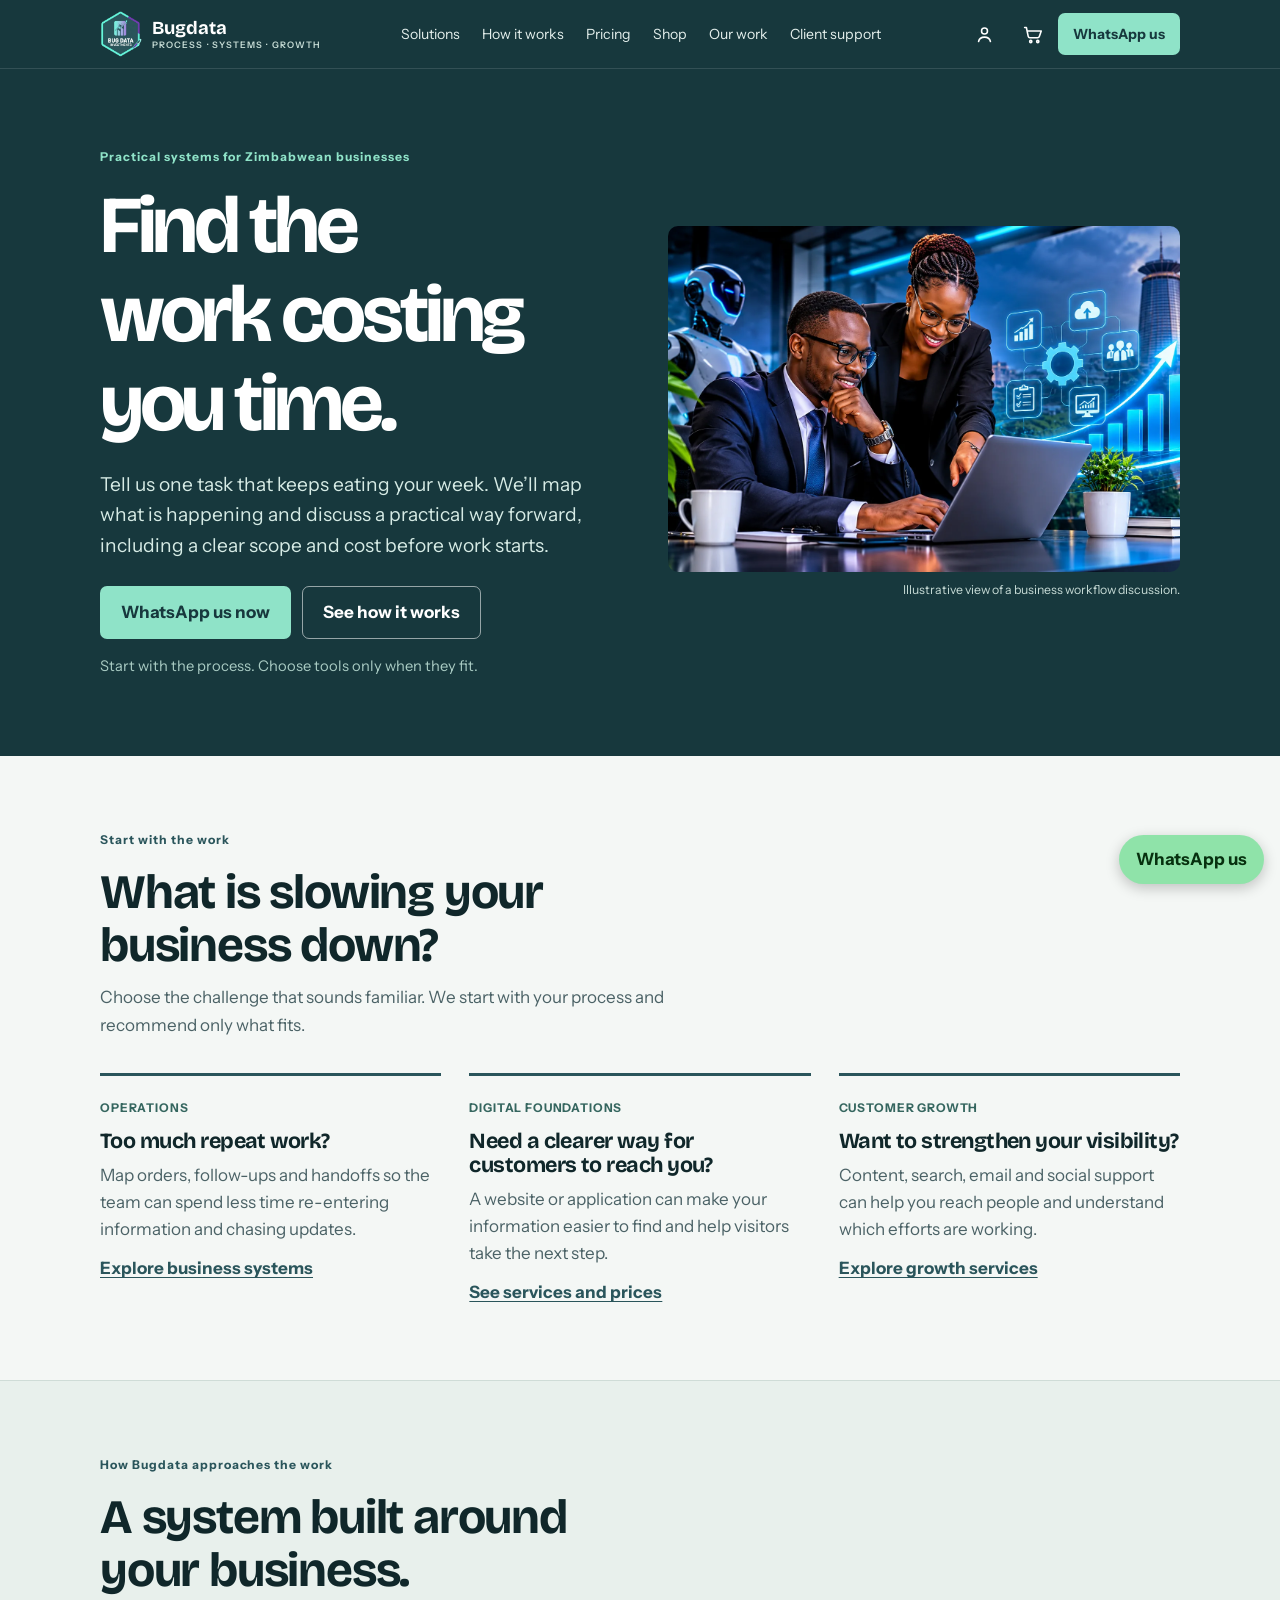
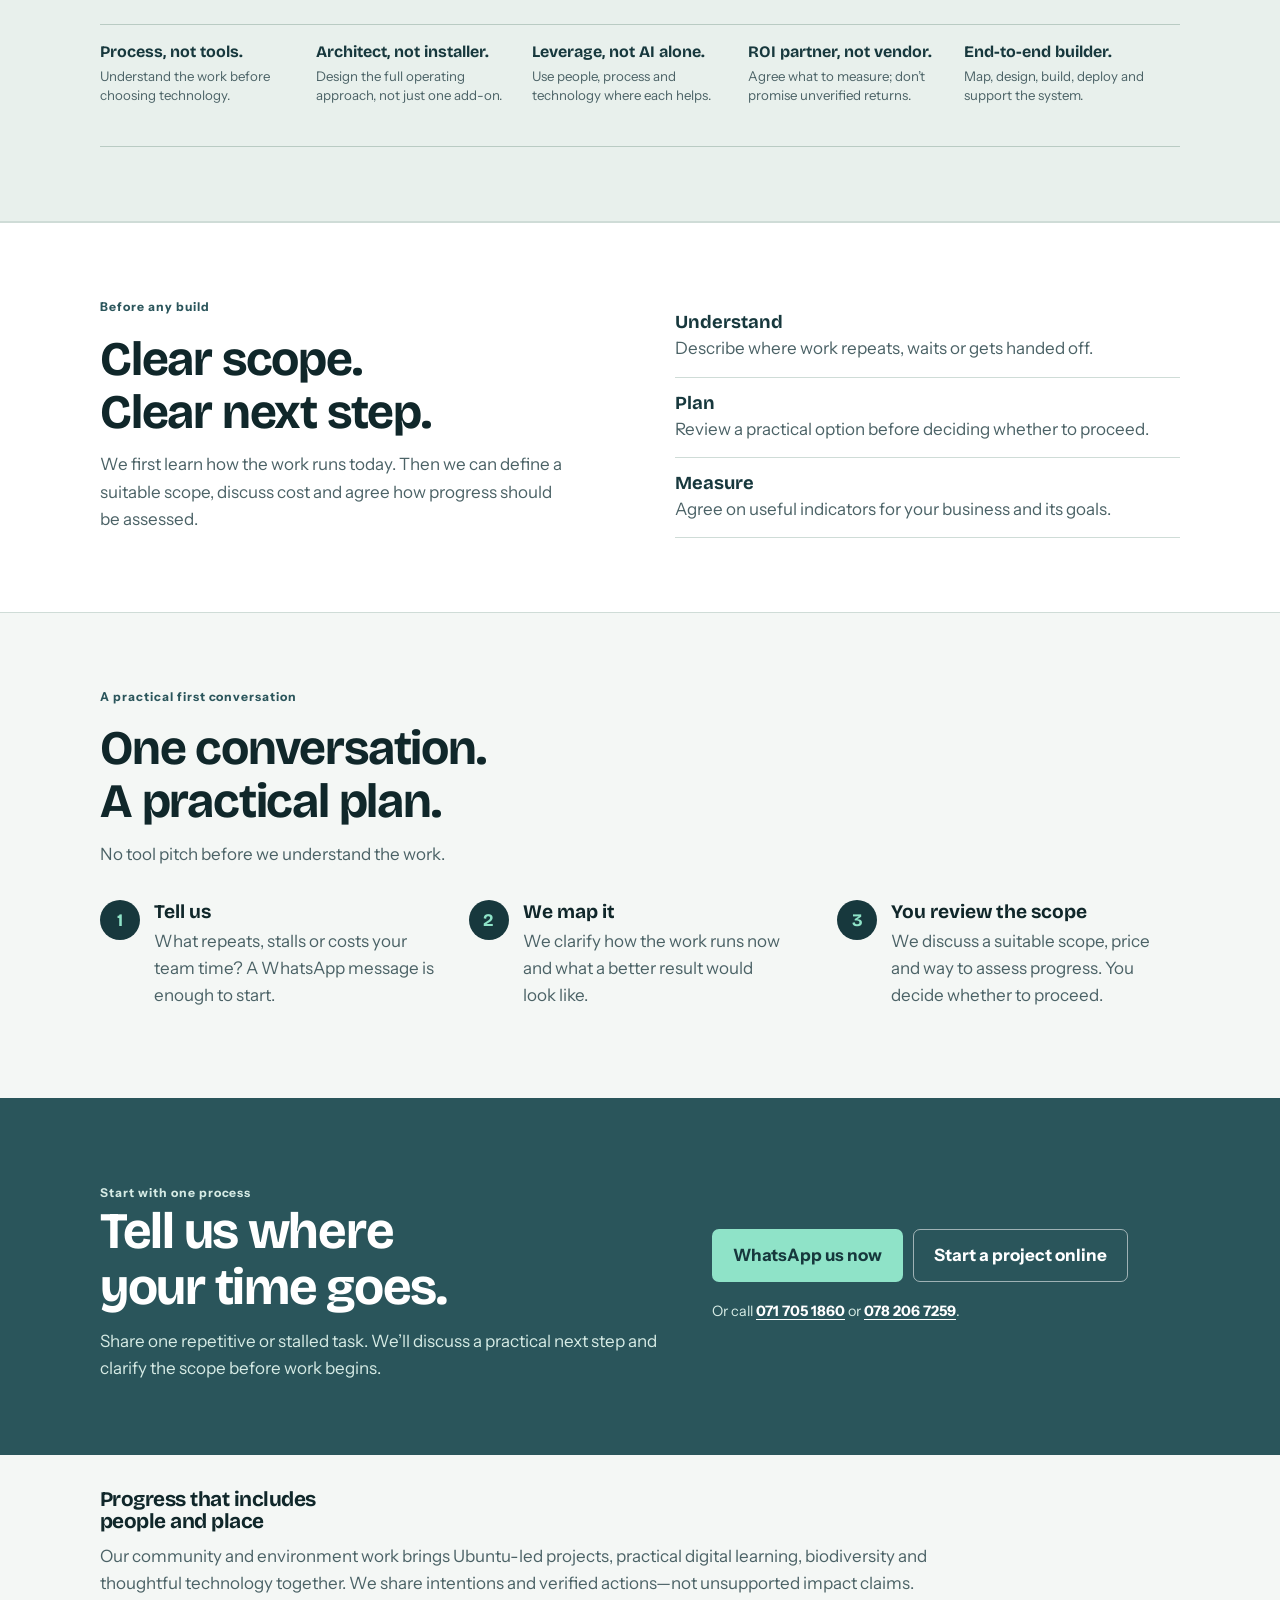
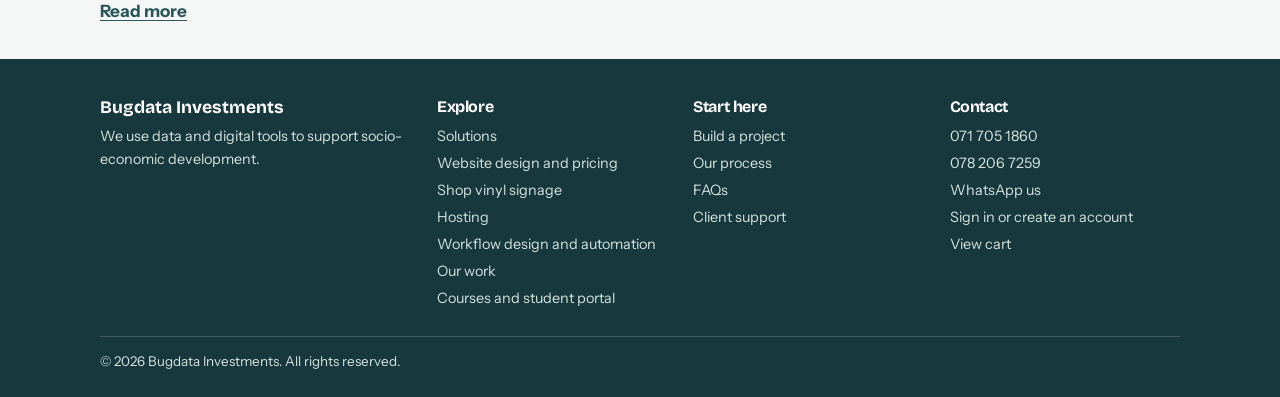
==== commit ae6b479d: "Add vinyl signage Shop and icon-first header" ====
--- a/index.html
+++ b/index.html
@@ -36,19 +36,19 @@
       <nav class="nav-links" id="navLinks" aria-label="Main navigation">
         <a href="solutions.html">Solutions</a>
         <a href="process.html">How it works</a>
-        <a href="website-design.html">Pricing</a>
+        <a href="website-design.html">Pricing</a><a href="shop.html">Shop</a>
         <a href="our-work.html">Our work</a>
         <a href="support.html">Client support</a>
       </nav>
       <div class="header-utility">
-        <a class="header-account" href="support.html#account" aria-label="Sign in or create a Bugdata client account">Sign in</a>
+        <a class="header-account" href="support.html#account" aria-label="Sign in or create a Bugdata client account" title="Client account"><svg aria-hidden="true" viewBox="0 0 24 24" focusable="false"><circle cx="12" cy="8" r="3.4"/><path d="M5.2 20c.8-3.3 3.2-5 6.8-5s6 1.7 6.8 5"/></svg></a>
         <a class="header-cart" href="support.html#cart" aria-label="View cart, 0 items">
           <svg aria-hidden="true" viewBox="0 0 24 24" focusable="false"><path d="M3 4h2l2.1 10.1a2 2 0 0 0 2 1.6h8.8a2 2 0 0 0 1.9-1.4L22 8H6"/><circle cx="10" cy="20" r="1.25"/><circle cx="18" cy="20" r="1.25"/></svg>
-          <span>Cart</span><span class="cart-count" data-cart-count hidden>0</span>
+          <span class="cart-count" data-cart-count hidden>0</span>
         </a>
         <a class="btn sm nav-cta" href="https://wa.me/263717051860?text=Hello%20Bugdata%2C%20one%20task%20keeps%20eating%20my%20week%3A%20">WhatsApp us</a>
       </div>
-      <button class="menu-btn" id="menuBtn" type="button" aria-label="Open navigation" aria-expanded="false" aria-controls="navLinks">Menu</button>
+      <button class="menu-btn" id="menuBtn" type="button" aria-label="Open navigation" aria-expanded="false" aria-controls="navLinks"><svg aria-hidden="true" viewBox="0 0 24 24" focusable="false"><path d="M4 6h16M4 12h16M4 18h16"/></svg></button>
     </div>
   </header>
 
@@ -169,7 +169,7 @@
     <div class="wrap">
       <div class="footer-grid">
         <div><a class="footer-brand" href="index.html">Bugdata Investments</a><p>We use data and digital tools to support socio-economic development.</p></div>
-        <div><h2>Explore</h2><a href="solutions.html">Solutions</a><a href="website-design.html">Website design and pricing</a><a href="hosting.html">Hosting</a><a href="ai-automation.html">Workflow design and automation</a><a href="our-work.html">Our work</a><a href="courses.html">Courses and student portal</a></div>
+        <div><h2>Explore</h2><a href="solutions.html">Solutions</a><a href="website-design.html">Website design and pricing</a><a href="shop.html">Shop vinyl signage</a><a href="hosting.html">Hosting</a><a href="ai-automation.html">Workflow design and automation</a><a href="our-work.html">Our work</a><a href="courses.html">Courses and student portal</a></div>
         <div><h2>Start here</h2><a href="start-project.html">Build a project</a><a href="process.html">Our process</a><a href="faq.html">FAQs</a><a href="support.html">Client support</a></div>
         <div><h2>Contact</h2><a href="tel:+263717051860">071 705 1860</a><a href="tel:+263782067259">078 206 7259</a><a href="https://wa.me/263717051860">WhatsApp us</a><a href="support.html#account">Sign in or create an account</a><a href="support.html#cart">View cart</a></div>
       </div>
--- a/assets/homepage-refresh.css
+++ b/assets/homepage-refresh.css
@@ -159,3 +159,12 @@
 @media (prefers-reduced-motion: reduce) {
   .bd-home *, .bd-home *::before, .bd-home *::after { scroll-behavior: auto !important; transition-duration: .01ms !important; animation: none !important; }
 }
+
+
+/* Match the site-wide icon-only account, cart and menu affordances. */
+.bd-home .header-account, .bd-home .header-cart { position: relative; width: 44px; min-width: 44px; height: 44px; min-height: 44px; padding: 0; gap: 0; }
+.bd-home .header-account svg, .bd-home .header-cart > svg { display: block; width: 21px; height: 21px; flex: 0 0 auto; fill: none; stroke: currentColor; stroke-width: 1.8; stroke-linecap: round; stroke-linejoin: round; }
+.bd-home .header-cart .cart-count { position: absolute; top: 0; right: -1px; display: inline-flex; align-items: center; justify-content: center; min-width: 17px; height: 17px; padding: 0 4px; border: 1px solid var(--home-teal); border-radius: 999px; background: var(--home-mint); color: var(--home-teal); font-size: .64rem; line-height: 1; }
+.bd-home .header-cart .cart-count[hidden] { display: none; }
+.bd-home .menu-btn { width: 44px; min-width: 44px; height: 44px; padding: 0; }
+.bd-home .menu-btn svg { display: block; width: 23px; height: 23px; fill: none; stroke: currentColor; stroke-width: 1.8; stroke-linecap: round; }
